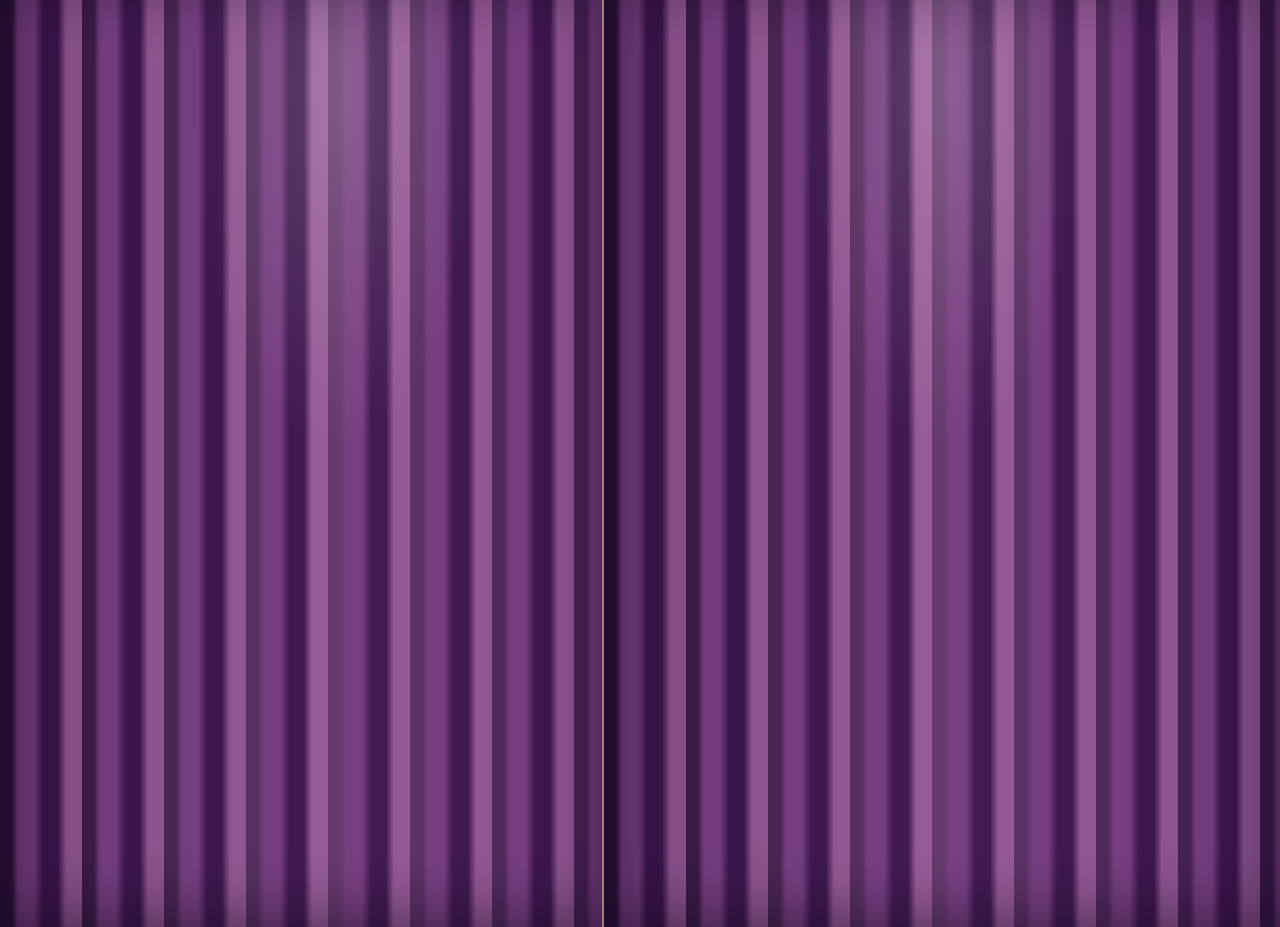
==== index.html @ 93631a18 "Update index.html" ====
<!DOCTYPE html>
<html lang="en">
<head>
  <meta charset="UTF-8">
  <meta name="viewport" content="width=device-width, initial-scale=1.0">

  <title>Dhiviyan & Meenaloshini</title>

  <link rel="stylesheet" href="css/style.css">
</head>

<body>

  <!-- OPENING INVITATION -->
  <main class="opening" id="opening">

    <!-- Temple atmosphere -->
    <div class="temple-bg"></div>

    <div class="gold-glow"></div>

    <!-- Top traditional ornament -->
    <div class="ornament">
      ✦ ❈ ✦
    </div>

    <div class="invitation-content">

      <div class="small-tamil">
        சுபமஸ்து
      </div>

      <div class="ganesha">
        ॐ
      </div>

      <div class="small-text">
        WITH THE BLESSINGS OF OUR FAMILIES
      </div>

      <h1>
        Dhiviyan
        <span>&</span>
        Meenaloshini
      </h1>

      <div class="date">
        25 · 10 · 2026
      </div>

      <button id="openInvitation" class="open-button">
        <span class="button-gold">OPEN INVITATION</span>
        <span class="button-tamil">அழைப்பிதழை திறக்க</span>
      </button>

    </div>

    <!-- Silk curtains -->
    <div class="curtain curtain-left"></div>
    <div class="curtain curtain-right"></div>

    <!-- Silk ribbon -->
    <div class="silk-ribbon">
      <span>✦</span>
    </div>

  </main>


  <script src="js/app.js"></script>

</body>
</html>
---- css/style.css ----
*{box-sizing:border-box}html,body{margin:0;width:100%;height:100%;overflow:hidden}body{font-family:Georgia,"Times New Roman",serif;background:#5a3568;color:#5a1d52}button{font:inherit}#wedding{position:fixed;inset:0;overflow:hidden;isolation:isolate}
#background{position:absolute;inset:-3%;background:radial-gradient(circle at 50% 43%,#fff8e9 0,#f8dfe8 18%,#dcb1ce 40%,#ad78ad 63%,#75467f 83%,#42284f 100%);animation:bg 18s ease-in-out infinite alternate} @keyframes bg{to{transform:scale(1.035)}}
#glow{position:absolute;z-index:1;left:50%;top:46%;width:min(78vw,1050px);height:min(78vw,1050px);transform:translate(-50%,-50%);border-radius:50%;background:radial-gradient(circle,rgba(255,250,221,.94),rgba(255,219,232,.3) 42%,transparent 72%);filter:blur(12px);animation:glow 9s ease-in-out infinite alternate}@keyframes glow{to{transform:translate(-50%,-50%) scale(1.1);opacity:.86}}
#bokeh{position:absolute;inset:0;z-index:2;pointer-events:none}.bokeh{position:absolute;border-radius:50%;background:radial-gradient(circle,rgba(255,255,255,.85),rgba(255,240,250,0) 70%);animation:bok var(--d) ease-in-out var(--delay) infinite alternate}@keyframes bok{to{transform:translateY(-18px) scale(1.2);opacity:.45}}
#garden{position:absolute;inset:0;z-index:5;pointer-events:none}.botanical{position:absolute;width:330px;height:260px;background-repeat:no-repeat;background-position:center;background-size:contain;filter:drop-shadow(0 10px 13px rgba(45,15,55,.18));opacity:.94;animation:sway var(--speed) ease-in-out var(--delay) infinite alternate}.top-left{left:-40px;top:-18px;--speed:9s;--delay:0s;background-image:url('../assets/flowers/pink-large-01.png')}.top-left-2{left:100px;top:-15px;width:180px;height:220px;--speed:12s;--delay:-2s;background-image:url('../assets/wisteria/individual/wisteria-long/wisteria-long-01.png')}.top-right{right:-40px;top:-18px;--speed:10s;--delay:-1s;transform:scaleX(-1);background-image:url('../assets/flowers/pink-small-01.png')}.top-right-2{right:100px;top:-15px;width:180px;height:220px;--speed:11s;--delay:-4s;transform:scaleX(-1);background-image:url('../assets/wisteria/individual/wisteria-long/wisteria-long-02.png')}.mid-left{left:-105px;top:31%;width:230px;height:300px;--speed:13s;--delay:-3s;background-image:url('../assets/stems/stem-01.png')}.mid-right{right:-105px;top:33%;width:230px;height:300px;--speed:14s;--delay:-5s;transform:scaleX(-1);background-image:url('../assets/stems/stem-02.png')}.bottom-left{left:-35px;bottom:-35px;--speed:11s;--delay:-2s;background-image:url('../assets/flowers/lavender-01.png')}.bottom-right{right:-35px;bottom:-35px;--speed:12s;--delay:-6s;transform:scaleX(-1);background-image:url('../assets/flowers/white-01.png')}.bottom-left-2{left:110px;bottom:-28px;width:190px;height:220px;--speed:15s;--delay:-7s;background-image:url('../assets/wisteria/individual/wisteria-medium/wisteria-medium-03.png')}.bottom-right-2{right:110px;bottom:-28px;width:190px;height:220px;--speed:13s;--delay:-9s;transform:scaleX(-1);background-image:url('../assets/wisteria/individual/wisteria-medium/wisteria-medium-04.png')}@keyframes sway{to{transform:translate3d(5px,5px,0) rotate(1.2deg)}}
#fallingFlowers,#petals,#butterflies,#air{position:absolute;inset:0;overflow:hidden;pointer-events:none}.flower-fall{position:absolute;top:-8vh;background-repeat:no-repeat;background-size:contain;animation:flowerFall var(--d) linear var(--delay) infinite;opacity:0;filter:drop-shadow(0 4px 6px rgba(70,20,70,.15))}@keyframes flowerFall{0%{opacity:0;transform:translate3d(0,-12vh,0) rotate(0) scale(.7)}10%{opacity:.7}50%{transform:translate3d(var(--x),52vh,0) rotate(170deg) scale(1)}90%{opacity:.28}100%{opacity:0;transform:translate3d(var(--x2),112vh,0) rotate(330deg) scale(.8)}}
.petal{position:absolute;top:-5vh;background-size:contain;background-repeat:no-repeat;opacity:0;animation:petal var(--d) linear var(--delay) infinite}@keyframes petal{0%{opacity:0;transform:translate3d(0,-8vh,0) rotate(0)}8%{opacity:var(--o)}50%{transform:translate3d(var(--x),54vh,0) rotate(200deg)}100%{opacity:0;transform:translate3d(var(--x2),112vh,0) rotate(420deg)}}
.butterfly{position:absolute;left:0;top:0;background-repeat:no-repeat;background-size:contain;will-change:transform;animation:fly var(--d) ease-in-out var(--delay) infinite;filter:drop-shadow(0 5px 7px rgba(40,15,55,.2))}.butterfly.fast{animation-duration:5.2s}.butterfly.slow{animation-duration:11s}@keyframes fly{0%{transform:translate3d(var(--x1),var(--y1),0) rotate(var(--r1))}25%{transform:translate3d(var(--x2),var(--y2),0) rotate(var(--r2))}50%{transform:translate3d(var(--x3),var(--y3),0) rotate(var(--r3))}75%{transform:translate3d(var(--x4),var(--y4),0) rotate(var(--r4))}100%{transform:translate3d(var(--x5),var(--y5),0) rotate(var(--r5))}}
.airline{position:absolute;height:1px;width:220px;background:linear-gradient(90deg,transparent,rgba(255,255,255,.28),transparent);filter:blur(1px);animation:air var(--d) linear var(--delay) infinite}@keyframes air{from{transform:translateX(-25vw) translateY(var(--y));opacity:0}15%{opacity:.45}to{transform:translateX(125vw) translateY(calc(var(--y) + 3vh));opacity:0}}
.book{position:absolute;z-index:40;left:50%;top:50%;width:min(650px,67vw);height:min(720px,82vh);transform:translate(-50%,-50%);perspective:1800px}.page{position:absolute;inset:0;visibility:hidden;opacity:0;transform-origin:left center;transform-style:preserve-3d;backface-visibility:hidden;box-shadow:0 30px 80px rgba(43,15,55,.28);transition:transform .9s cubic-bezier(.22,.61,.36,1),opacity .15s}.page.current{visibility:visible;opacity:1;z-index:3}.page.prepare{visibility:visible;opacity:1;z-index:2}.page.flip-next{visibility:visible;opacity:1;z-index:5;transform:rotateY(-180deg)}.page.flip-prev{visibility:visible;opacity:1;z-index:5;transform:rotateY(180deg)}.page-inner{position:absolute;inset:0;display:flex;align-items:center;justify-content:center;text-align:center;padding:50px;overflow:hidden;background:radial-gradient(circle at 50% 42%,rgba(255,255,255,.86),transparent 62%),linear-gradient(135deg,#fffaf3,#fbe7ea);border:1px solid rgba(178,136,90,.78)}.page-inner:before{content:"";position:absolute;inset:14px;border:1px solid rgba(178,136,90,.62)}.page-inner:after{content:"";position:absolute;inset:20px;border:1px solid rgba(178,136,90,.18)}.content{position:relative;z-index:3;width:100%}.logo{width:60px;height:60px;margin:0 auto 13px;border-radius:50%;display:grid;place-items:center;color:#a87935;border:1px solid #c59c60;background:radial-gradient(circle,#fff8e7,#f7e6c9);font-size:31px;box-shadow:0 3px 15px rgba(120,80,30,.12);animation:logoPulse 3s ease-in-out infinite}@keyframes logoPulse{50%{transform:scale(1.04)}}.kicker{font:11px Arial,sans-serif;letter-spacing:5px;color:#815477;margin-bottom:15px}.subtitle{font-size:16px;font-style:italic;color:#76566e;margin:10px 0 24px}.page h1{margin:0;color:#58154e;font-size:clamp(42px,6vw,72px);line-height:.9;font-weight:500;font-style:italic}.and{display:block;font-size:.44em;color:#bd9862;font-style:normal;margin:13px 0}.copy{font-size:16px;line-height:1.6;color:#68495f;font-style:italic}.date{display:flex;align-items:center;justify-content:center;gap:12px;margin-top:28px}.day{font-size:47px;color:#9b6091}.month{font:12px Arial,sans-serif;letter-spacing:3px;color:#713c69;text-align:left}.month small{display:block;font-size:9px;letter-spacing:4px;color:#a57b9d}.heart{font-size:34px;color:#bc6d99;margin-top:17px;animation:heart 2.6s ease-in-out infinite}@keyframes heart{50%{transform:scale(1.12)}}.couple-wrap{position:relative;width:min(88%,520px);height:280px;margin:0 auto 15px;overflow:hidden}.couple-photo{width:100%;height:100%;object-fit:contain;animation:coupleFloat 6s ease-in-out infinite alternate, coupleIn 1.2s ease both;filter:drop-shadow(0 18px 22px rgba(45,15,55,.2))}@keyframes coupleFloat{to{transform:translateY(-7px) scale(1.015)}}@keyframes coupleIn{from{opacity:0;transform:scale(.92)}to{opacity:1;transform:scale(1)}}.story-photo{width:min(78%,430px);height:235px;object-fit:contain;animation:storyFloat 5s ease-in-out infinite alternate}@keyframes storyFloat{to{transform:translateY(-6px) rotate(.6deg)}}.story-line{font-size:20px;color:#64205a;font-style:italic;margin:13px 0}.story-small{font-size:15px;line-height:1.65;color:#74556d;max-width:510px;margin:auto}.venue-photo{width:min(92%,500px);height:245px;object-fit:contain;animation:venueIn 1s ease both;filter:drop-shadow(0 15px 20px rgba(50,20,50,.18))}@keyframes venueIn{from{opacity:0;transform:scale(.94)}to{opacity:1;transform:scale(1)}}.venue-title{font-size:24px;color:#5b1b52;margin:8px 0}.venue-time{font-size:14px;letter-spacing:2px;color:#805a76}.location-row{display:flex;justify-content:center;gap:10px;flex-wrap:wrap;margin-top:15px}.location-btn{display:inline-flex;align-items:center;justify-content:center;text-decoration:none;padding:9px 16px;border-radius:22px;color:white;background:#6b3a71;font:10px Arial,sans-serif;letter-spacing:1px}.map-wrap{margin:14px auto 0;width:86%;height:140px;overflow:hidden;border:1px solid rgba(178,136,90,.45)}.map-wrap iframe{width:100%;height:100%;border:0}.blessing{font-size:18px;line-height:1.65;color:#704f68;font-style:italic}.family{margin-top:22px;display:grid;grid-template-columns:1fr 1fr;gap:22px}.family h3{margin:0 0 7px;color:#7d4e73;font-size:12px;letter-spacing:2px}.family p{margin:0;color:#5b1b52;font-size:17px;line-height:1.7}.final-note{font-size:21px;line-height:1.7;color:#69475f;font-style:italic}.signature{margin-top:25px;color:#5a1d52;font-size:18px}.page-no{margin-top:16px;font:9px Arial,sans-serif;letter-spacing:4px;color:#a17e9b}
.controls{position:fixed;z-index:100;right:14px;top:12px;display:flex;gap:7px}.controls button{width:40px;height:40px;border:1px solid rgba(255,255,255,.22);border-radius:50%;color:#fff;background:rgba(55,24,64,.55);backdrop-filter:blur(12px);cursor:pointer}.controls #auto{width:auto;padding:0 14px;border-radius:24px;font:9px Arial,sans-serif;letter-spacing:1px}.nav{position:fixed;z-index:90;top:50%;transform:translateY(-50%);width:44px;height:44px;border-radius:50%;border:1px solid rgba(255,255,255,.24);background:rgba(55,24,64,.38);color:#fff;font-size:30px;cursor:pointer;backdrop-filter:blur(8px)}.nav.left{left:8px}.nav.right{right:8px}.dots{position:fixed;z-index:90;bottom:13px;left:50%;transform:translateX(-50%);display:flex;gap:6px}.dots span{width:6px;height:6px;border-radius:50%;background:rgba(255,255,255,.45);transition:.3s}.dots span.active{width:22px;border-radius:8px;background:#fff}.hint{position:fixed;z-index:90;bottom:34px;left:50%;transform:translateX(-50%);font:7px Arial,sans-serif;letter-spacing:3px;color:rgba(255,255,255,.72);white-space:nowrap}
@media(max-width:700px){.book{width:88vw;height:80vh}.page-inner{padding:35px 20px}.page h1{font-size:clamp(34px,9vw,52px)}.couple-wrap{height:190px}.story-photo{height:165px}.venue-photo{height:160px}.map-wrap{height:105px}.family{gap:10px}.family p{font-size:14px}.top-left,.top-right,.bottom-left,.bottom-right{width:210px;height:180px}.top-left-2,.top-right-2,.bottom-left-2,.bottom-right-2{width:110px;height:150px}.mid-left,.mid-right{width:150px;height:200px}.nav{width:35px;height:35px;font-size:23px}.controls button{width:34px;height:34px;font-size:11px}.controls #auto{padding:0 9px;font-size:8px}.hint{display:none}}

/* ===== FINAL PAGE REFINEMENTS ===== */
.ganapathi-logo{display:flex;flex-direction:column;align-items:center;justify-content:center;margin:0 auto 10px;gap:2px;position:relative;z-index:5}
.ganapathi-logo img{width:58px;height:58px;object-fit:contain;filter:drop-shadow(0 4px 7px rgba(110,72,25,.18));animation:ganapathiFloat 4s ease-in-out infinite}
.ganapathi-logo span{font-family:Georgia,"Times New Roman",serif;font-size:9px;letter-spacing:1.4px;color:#a87935;white-space:nowrap}
@keyframes ganapathiFloat{50%{transform:translateY(-2px) scale(1.025)}}
/* Page 2: keep the couple illustration at the bottom, beneath the invitation text. */
.couple-wrap.couple-bottom{height:185px;width:min(82%,500px);margin:14px auto 0;display:flex;align-items:flex-end;justify-content:center;overflow:visible}
.couple-wrap.couple-bottom .couple-photo{height:100%;object-fit:contain;object-position:center bottom}
/* Countdown page */
.countdown{display:flex;align-items:center;justify-content:center;gap:9px;margin:25px auto 15px;max-width:570px}
.countdown>div{min-width:82px;padding:13px 7px 11px;border:1px solid rgba(178,136,90,.42);background:rgba(255,250,244,.55);box-shadow:0 8px 22px rgba(92,45,75,.07)}
.countdown strong{display:block;font:500 30px Georgia,"Times New Roman",serif;color:#641b59;line-height:1}
.countdown span{display:block;margin-top:8px;font:8px Arial,sans-serif;letter-spacing:2px;color:#8a6480}
.countdown i{font-style:normal;font:26px Georgia,serif;color:#bd9862;margin-top:-15px}
.countdown-date{font:12px Arial,sans-serif;letter-spacing:3px;color:#825a78;margin-top:13px}
@media(max-width:700px){
 .ganapathi-logo img{width:48px;height:48px}
 .ganapathi-logo span{font-size:7px;letter-spacing:1px}
 .couple-wrap.couple-bottom{height:125px;width:88%;margin-top:10px}
 .countdown{gap:4px;margin-top:18px}
 .countdown>div{min-width:58px;padding:10px 3px}
 .countdown strong{font-size:21px}
 .countdown span{font-size:6px;letter-spacing:1px}
 .countdown i{font-size:19px}
 .countdown-date{font-size:9px;letter-spacing:2px}
}


/* ===== LAVENDER ROMANCE + STORY GALLERY ===== */
:root{--groom-blue:#4d78c8;--bride-pink:#e7a0bd;--lavender:#b58ac4;--lavender-deep:#765083}

/* More individual flowers around the edges, never as a sheet/sprite. */
.mid-left-2,.mid-right-2,.lower-left-sprig,.lower-right-sprig{
  position:absolute;width:155px;height:190px;background-repeat:no-repeat;background-position:center;background-size:contain;
  filter:drop-shadow(0 9px 12px rgba(45,15,55,.16));opacity:.86;animation:swayExtra 12s ease-in-out infinite alternate;
}
.mid-left-2{left:4%;top:17%;background-image:url('../assets/flowers/pink-small-02.png')}
.mid-right-2{right:4%;top:19%;transform:scaleX(-1);background-image:url('../assets/flowers/pink-small-01.png');animation-name:swayExtraRight}
.lower-left-sprig{left:13%;bottom:-22px;width:130px;height:170px;background-image:url('../assets/wisteria/individual/wisteria-short/wisteria-short-08.png')}
.lower-right-sprig{right:13%;bottom:-22px;width:130px;height:170px;transform:scaleX(-1);background-image:url('../assets/wisteria/individual/wisteria-short/wisteria-short-11.png');animation-name:swayExtraRight}
@keyframes swayExtra{from{transform:translate3d(0,0,0) rotate(-1deg)}to{transform:translate3d(6px,-5px,0) rotate(2deg)}}
@keyframes swayExtraRight{from{transform:scaleX(-1) translate3d(0,0,0) rotate(-1deg)}to{transform:scaleX(-1) translate3d(6px,-5px,0) rotate(2deg)}}

#fallingFlowers{z-index:7}#air{z-index:24}#petals{z-index:28}#butterflies{z-index:35}
.flower-fall{animation-duration:16s}.petal{animation-duration:11s}.petal:nth-child(3n){animation-duration:13s}.petal:nth-child(4n){animation-duration:15s}.petal:nth-child(5n){animation-duration:10s}

/* User-supplied Vinayagar logo */
.ganapathi-logo img{width:72px;height:72px;object-fit:contain;filter:drop-shadow(0 5px 8px rgba(95,50,110,.18));animation:ganapathiFloat 4s ease-in-out infinite}
.ganapathi-logo span{color:#9270a0}

/* Lavender theme: blue for groom, baby pink for bride */
.groom-name{color:var(--groom-blue)!important;text-shadow:0 2px 12px rgba(77,120,200,.10)}
.bride-name{color:var(--bride-pink)!important;text-shadow:0 2px 12px rgba(231,160,189,.12)}
.invite-lead{margin:0 0 5px;color:#735178;font-size:clamp(16px,2.2vw,23px);font-style:italic;font-weight:400}
.invite-names{margin:4px 0 8px!important;font-size:clamp(37px,5.5vw,65px)!important}

/* Page 3 — four supplied couple illustrations */
.story-names{display:flex;align-items:center;justify-content:center;gap:9px;margin:-2px 0 7px;font-size:18px;font-style:italic}
.story-heart{color:#bd9862;font-size:14px}
.story-gallery{width:min(94%,560px);margin:4px auto;display:grid;grid-template-columns:1fr 1fr;gap:7px}
.story-card{position:relative;margin:0;height:145px;overflow:hidden;border:1px solid rgba(189,152,98,.52);background:linear-gradient(135deg,rgba(255,255,255,.75),rgba(246,229,244,.76));box-shadow:0 8px 18px rgba(80,45,95,.11);transform:translateY(12px) scale(.97);opacity:0;animation:storyCardIn .9s cubic-bezier(.2,.7,.2,1) forwards}
.story-card:nth-child(1){animation-delay:.12s}.story-card:nth-child(2){animation-delay:.28s}.story-card:nth-child(3){animation-delay:.44s}.story-card:nth-child(4){animation-delay:.60s}
.story-card:after{content:"";position:absolute;inset:0;background:linear-gradient(120deg,transparent 30%,rgba(255,255,255,.32),transparent 65%);transform:translateX(-120%);animation:photoSheen 5s ease-in-out 1.1s infinite;pointer-events:none}
.story-card img{width:100%;height:100%;object-fit:contain;display:block;transform:scale(.97);animation:storyPhotoFloat 5s ease-in-out infinite alternate;filter:drop-shadow(0 7px 9px rgba(55,25,70,.13))}
.story-card figcaption{position:absolute;left:6px;right:6px;bottom:5px;padding:4px 5px;border-radius:12px;background:rgba(72,43,82,.60);color:#fff;font:7px Arial,sans-serif;letter-spacing:1.3px;backdrop-filter:blur(5px)}
@keyframes storyCardIn{to{opacity:1;transform:translateY(0) scale(1)}}@keyframes storyPhotoFloat{to{transform:scale(1.01) translateY(-2px)}}@keyframes photoSheen{0%,58%{transform:translateX(-120%)}72%,100%{transform:translateX(120%)}}
.story-line{color:#6e4b88;font-weight:600;margin:5px 0 3px;font-size:16px}.story-small{max-width:540px;font-size:12px;line-height:1.42;color:#70586f}
.family p{color:#6f4a80}.family h3{color:#8d638f}

@media(max-width:700px){
 .ganapathi-logo img{width:54px;height:54px}.story-names{font-size:15px}.story-gallery{gap:5px;width:94%;margin-top:3px}.story-card{height:112px}
 .story-card figcaption{font-size:5.5px;letter-spacing:.8px}.story-line{font-size:13px}.story-small{font-size:9.5px;line-height:1.35}
 .invite-lead{font-size:15px}.invite-names{font-size:36px!important}.mid-left-2,.mid-right-2{width:95px;height:125px}.lower-left-sprig,.lower-right-sprig{width:90px;height:115px}
}


/* =========================================================
   OPENING CURTAIN — opens from the center before page 1
   ========================================================= */
#curtain{
  position:fixed;
  inset:0;
  z-index:1000;
  overflow:hidden;
  pointer-events:none;
  background:#2b1738;
}
.curtain-left,.curtain-right{
  position:absolute;
  top:-3%;
  width:53%;
  height:106%;
  z-index:3;
  background:
    radial-gradient(ellipse at 50% 12%,rgba(255,255,255,.16),transparent 30%),
    repeating-linear-gradient(90deg,
      rgba(30,8,42,.42) 0 12px,
      rgba(117,61,126,.92) 18px 34px,
      rgba(55,18,72,.88) 43px 58px,
      rgba(151,91,151,.78) 66px 82px),
    linear-gradient(90deg,#31163f,#9a5e9d 50%,#4b225d);
  box-shadow:inset 0 0 70px rgba(15,5,25,.65),0 0 50px rgba(20,5,30,.55);
  transition:transform 2.8s cubic-bezier(.76,0,.18,1);
}
.curtain-left{
  left:0;
  transform-origin:left center;
  border-right:2px solid rgba(215,178,113,.55);
}
.curtain-right{
  right:0;
  transform-origin:right center;
  border-left:2px solid rgba(215,178,113,.55);
}
.curtain-top{
  position:absolute;
  z-index:5;
  top:0;left:0;right:0;height:95px;
  background:
    radial-gradient(ellipse at 8% 0,rgba(255,220,167,.22),transparent 20%),
    linear-gradient(180deg,#4b225b,#2f173e);
  border-bottom:2px solid rgba(207,165,96,.65);
  box-shadow:0 8px 25px rgba(20,5,30,.45);
}
.curtain-top span{
  display:inline-block;
  width:19%;
  height:100%;
  border-radius:0 0 50% 50%;
  background:linear-gradient(90deg,transparent,rgba(214,169,103,.28),transparent);
}
.curtain-glow{
  position:absolute;
  z-index:1;
  left:50%;top:50%;
  width:35vw;height:35vw;
  transform:translate(-50%,-50%);
  border-radius:50%;
  background:radial-gradient(circle,rgba(255,240,211,.8),rgba(220,170,219,.28),transparent 70%);
  filter:blur(12px);
}
.curtain-center{
  position:absolute;
  z-index:10;
  left:50%;top:50%;
  transform:translate(-50%,-50%);
  width:min(90vw,620px);
  text-align:center;
  color:#fff6ec;
  text-shadow:0 3px 18px rgba(0,0,0,.35);
  transition:opacity .7s ease,transform 1.4s ease;
}
.curtain-ganesha{
  font-family:Georgia,serif;
  font-size:54px;
  color:#e7c786;
  margin-bottom:12px;
}
.curtain-kicker{
  font:10px Arial,sans-serif;
  letter-spacing:5px;
  margin-bottom:18px;
  color:#f2d9e8;
}
.curtain-names{
  display:flex;
  justify-content:center;
  align-items:center;
  gap:14px;
  font:italic 36px Georgia,serif;
}
.curtain-names b:first-child{color:#91b5f0}
.curtain-names b:last-child{color:#f1b4cd}
.curtain-names i{color:#e3bd75;font-size:25px}
.curtain-date{
  margin-top:20px;
  font:11px Arial,sans-serif;
  letter-spacing:5px;
  color:#efd7b0;
}
body.curtain-open #curtain-left{}
body.curtain-open .curtain-left{transform:translateX(-105%)}
body.curtain-open .curtain-right{transform:translateX(105%)}
body.curtain-open .curtain-center{opacity:0;transform:translate(-50%,-50%) scale(.92)}
body.curtain-open .curtain-top{opacity:0;transition:opacity 1.4s ease 1.4s}
body.curtain-open #curtain{background:transparent;transition:background 1s ease 2s}

/* =========================================================
   MORE BUTTERFLIES — individual PNGs, different sizes/speeds
   ========================================================= */
.butterfly{
  transform-origin:center;
  animation-name:fly,wingFlutter;
  animation-duration:var(--d),var(--wing);
  animation-timing-function:ease-in-out, ease-in-out;
  animation-delay:var(--delay),0s;
  animation-iteration-count:infinite,infinite;
}
.butterfly.fast{filter:drop-shadow(0 5px 7px rgba(40,15,55,.22))}
.butterfly-tiny{opacity:.72}
@keyframes wingFlutter{
  0%,100%{filter:drop-shadow(0 5px 7px rgba(40,15,55,.18)) brightness(1)}
  50%{filter:drop-shadow(0 7px 9px rgba(40,15,55,.28)) brightness(1.08)}
}

/* =========================================================
   PAGE 3 — FOUR REAL SUPPLIED COUPLE PHOTOS
   ========================================================= */
.story-names{
  display:flex;justify-content:center;align-items:center;gap:9px;
  margin:-4px 0 7px;font:italic 17px Georgia,serif;
}
.story-heart{color:#bd9862;font-size:14px}
.story-gallery{
  width:min(94%,560px);
  margin:4px auto 5px;
  display:grid;
  grid-template-columns:1fr 1fr;
  gap:7px;
}
.story-card{
  position:relative;
  margin:0;
  height:138px;
  overflow:hidden;
  border:1px solid rgba(189,152,98,.58);
  background:linear-gradient(135deg,rgba(255,255,255,.72),rgba(242,225,244,.76));
  box-shadow:0 9px 20px rgba(80,45,95,.13);
  border-radius:3px;
  transform:translateY(15px) scale(.96);
  opacity:0;
  animation:storyCardIn .85s cubic-bezier(.2,.75,.2,1) forwards;
}
.story-card:nth-child(1){animation-delay:.08s}
.story-card:nth-child(2){animation-delay:.25s}
.story-card:nth-child(3){animation-delay:.42s}
.story-card:nth-child(4){animation-delay:.59s}
.story-card img{
  width:100%;height:100%;
  object-fit:contain;
  display:block;
  animation:storyPhotoFloat 4.5s ease-in-out infinite alternate;
  filter:drop-shadow(0 7px 10px rgba(45,20,60,.17));
}
.story-card:after{
  content:"";position:absolute;inset:0;
  background:linear-gradient(115deg,transparent 25%,rgba(255,255,255,.42),transparent 63%);
  transform:translateX(-130%);
  animation:photoSheen 5.5s ease-in-out 1.3s infinite;
}
.story-card figcaption{
  position:absolute;left:6px;right:6px;bottom:5px;
  padding:4px 5px;border-radius:12px;
  background:rgba(66,38,78,.62);backdrop-filter:blur(5px);
  color:#fff;font:7px Arial,sans-serif;letter-spacing:1.15px;
}
@keyframes storyCardIn{to{opacity:1;transform:translateY(0) scale(1)}}
@keyframes storyPhotoFloat{to{transform:scale(1.018) translateY(-3px)}}
@keyframes photoSheen{0%,58%{transform:translateX(-130%)}72%,100%{transform:translateX(130%)}}
.story-line{font-size:17px;color:#64205a;font-style:italic;margin:5px 0 2px}
.story-small{font-size:11.5px;line-height:1.4;color:#74556d;max-width:540px;margin:auto}

@media(max-width:700px){
  .curtain-names{font-size:25px;gap:8px}
  .curtain-names i{font-size:18px}
  .curtain-kicker{font-size:8px;letter-spacing:3px}
  .curtain-ganesha{font-size:42px}
  .curtain-date{font-size:9px}
  .story-gallery{gap:5px}
  .story-card{height:103px}
  .story-card figcaption{font-size:5.3px;letter-spacing:.7px}
  .story-line{font-size:13px}
  .story-small{font-size:9px;line-height:1.3}
}


/* =========================================================
   MUSIC START GATE
   ========================================================= */
.music-gate{
  position:fixed;
  inset:0;
  z-index:1200;
  display:flex;
  align-items:center;
  justify-content:center;
  padding:20px;
  background:rgba(35,14,48,.34);
  backdrop-filter:blur(4px);
  opacity:0;
  visibility:hidden;
  pointer-events:none;
  transition:opacity .45s ease,visibility .45s ease;
}
.music-gate.show{
  opacity:1;
  visibility:visible;
  pointer-events:auto;
}
.music-gate-card{
  width:min(90vw,430px);
  padding:32px 28px;
  text-align:center;
  border:1px solid rgba(214,177,115,.8);
  background:linear-gradient(135deg,rgba(255,248,242,.96),rgba(248,225,239,.94));
  box-shadow:0 24px 80px rgba(34,12,48,.34);
}
.music-note{
  font-size:38px;
  color:#b98d4e;
  animation:musicPulse 1.8s ease-in-out infinite;
}
.music-gate-title{
  margin-top:10px;
  color:#5b174f;
  font:italic 23px Georgia,serif;
}
.music-gate-subtitle{
  margin:9px 0 20px;
  color:#785c72;
  font:11px Arial,sans-serif;
  letter-spacing:2px;
  text-transform:uppercase;
}
.music-gate-card button{
  border:0;
  padding:13px 22px;
  border-radius:30px;
  cursor:pointer;
  color:#fff;
  background:#5a285f;
  font:10px Arial,sans-serif;
  letter-spacing:2px;
  box-shadow:0 8px 22px rgba(74,31,82,.25);
}
.music-gate-card button:hover{transform:translateY(-1px)}
@keyframes musicPulse{
  0%,100%{transform:scale(1);opacity:.75}
  50%{transform:scale(1.12);opacity:1}
}
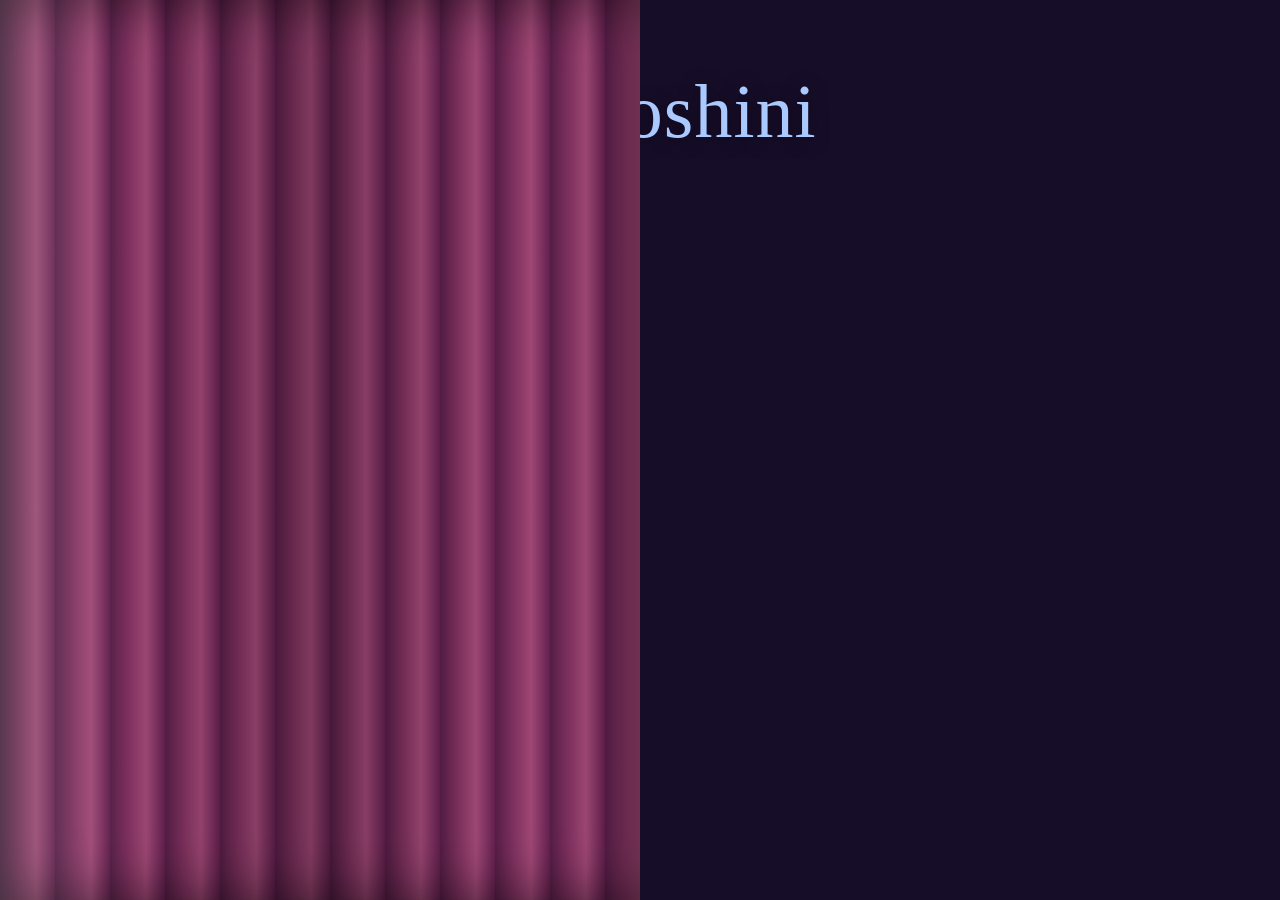
==== commit caa26558: "Add files via upload" ====
--- a/index.html
+++ b/index.html
@@ -1,73 +1,25 @@
-<!DOCTYPE html>
-<html lang="en">
-<head>
-  <meta charset="UTF-8">
-  <meta name="viewport" content="width=device-width, initial-scale=1.0">
+<!doctype html><html lang="en"><head>
+<meta charset="utf-8"><meta name="viewport" content="width=device-width,initial-scale=1">
+<title>Dhiviyan ♥ Meenaloshini</title><link rel="stylesheet" href="css/style.css"></head><body>
+<div id="loader"><b>♥</b><span>Preparing your invitation…</span></div>
+<section id="scene" class="scene"><div class="stars"></div><div class="temple"></div><div id="petals"></div><div id="butterflies"></div>
+<div class="curtain left"></div><div class="curtain right"></div>
+<div class="cover"><div class="ribbon top"></div><div class="ribbon bottom"></div><div class="seal">♥</div>
+<div class="om">ॐ</div><small>|| SHRI GANESHAYA NAMAH ||</small><h1>Dhiviyan <i>&amp;</i> Meenaloshini</h1>
+<div class="date">25 · 10 · 2026</div><button id="open">OPEN OUR INVITATION<em>அழைப்பிதழை திறக்க</em></button></div></section>
 
-  <title>Dhiviyan & Meenaloshini</title>
+<main id="experience"><section class="hero" id="home"><div class="copy"><small>WITH LOVE, FROM OUR HEARTS</small><h2>Our forever<br><span>begins here</span></h2><button data-go="invite">Open the Invitation ↓</button></div>
+<div class="stage"><div class="shadow"></div><div class="card"><img src="assets/official-invitation.png" alt="Official printed wedding invitation"></div><div class="shine"></div></div></section>
 
-  <link rel="stylesheet" href="css/style.css">
-</head>
+<section class="section dark" id="invite"><header><small>THE DAY WE CELEBRATE</small><h2>Our Wedding</h2><i>25 October 2026</i></header>
+<div class="events"><article><b>✦</b><h3>Wedding Ceremony</h3><strong>4:00 AM – 6:00 AM</strong><p>Arulmigu Thiru Dhandayudhapani Swamy Temple</p><small>Irettipatti, Namakkal</small><a href="https://maps.app.goo.gl/LHNeB3Z5MGhMieSM9" target="_blank">View Location ↗</a></article>
+<article><b>♥</b><h3>Reception</h3><strong>11:00 AM – 3:00 PM</strong><p>NRL Marriage Hall</p><small>Kosavampatti, Namakkal</small><a href="https://maps.app.goo.gl/AcHCEb3QfQESiGnf8" target="_blank">View Location ↗</a></article></div></section>
 
-<body>
+<section class="section cream" id="calendar"><header><small>SAVE OUR MOMENTS</small><h2>Keep the day with you</h2><i>One tap. Two beautiful moments.</i></header>
+<div class="cal"><button id="wc">💍<b>Wedding Ceremony</b><small>25 Oct 2026 · 4:00 AM</small></button><button id="rc">✨<b>Reception</b><small>25 Oct 2026 · 11:00 AM</small></button></div></section>
 
-  <!-- OPENING INVITATION -->
-  <main class="opening" id="opening">
-
-    <!-- Temple atmosphere -->
-    <div class="temple-bg"></div>
-
-    <div class="gold-glow"></div>
-
-    <!-- Top traditional ornament -->
-    <div class="ornament">
-      ✦ ❈ ✦
-    </div>
-
-    <div class="invitation-content">
-
-      <div class="small-tamil">
-        சுபமஸ்து
-      </div>
-
-      <div class="ganesha">
-        ॐ
-      </div>
-
-      <div class="small-text">
-        WITH THE BLESSINGS OF OUR FAMILIES
-      </div>
-
-      <h1>
-        Dhiviyan
-        <span>&</span>
-        Meenaloshini
-      </h1>
-
-      <div class="date">
-        25 · 10 · 2026
-      </div>
-
-      <button id="openInvitation" class="open-button">
-        <span class="button-gold">OPEN INVITATION</span>
-        <span class="button-tamil">அழைப்பிதழை திறக்க</span>
-      </button>
-
-    </div>
-
-    <!-- Silk curtains -->
-    <div class="curtain curtain-left"></div>
-    <div class="curtain curtain-right"></div>
-
-    <!-- Silk ribbon -->
-    <div class="silk-ribbon">
-      <span>✦</span>
-    </div>
-
-  </main>
-
-
-  <script src="js/app.js"></script>
-
-</body>
-</html>
+<section class="section countdown" id="timer"><header><small>UNTIL WE SAY “FOREVER”</small><h2>Counting Down</h2><i>Our wedding begins at 4:00 AM IST</i></header>
+<div class="count"><div><b id="d">0</b><span>Days</span></div><div><b id="h">0</b><span>Hours</span></div><div><b id="m">0</b><span>Minutes</span></div><div><b id="s">0</b><span>Seconds</span></div></div>
+<div class="forever">Dhiviyan <span>♥</span> Meenaloshini</div></section></main>
+<nav><button data-go="home">Home</button><button data-go="invite">Wedding</button><button data-go="calendar">Calendar</button><button data-go="timer">Countdown</button></nav>
+<div id="toast"></div><script src="js/app.js"></script></body></html>
--- a/css/style.css
+++ b/css/style.css
@@ -1,353 +1,542 @@
-*{box-sizing:border-box}html,body{margin:0;width:100%;height:100%;overflow:hidden}body{font-family:Georgia,"Times New Roman",serif;background:#5a3568;color:#5a1d52}button{font:inherit}#wedding{position:fixed;inset:0;overflow:hidden;isolation:isolate}
-#background{position:absolute;inset:-3%;background:radial-gradient(circle at 50% 43%,#fff8e9 0,#f8dfe8 18%,#dcb1ce 40%,#ad78ad 63%,#75467f 83%,#42284f 100%);animation:bg 18s ease-in-out infinite alternate} @keyframes bg{to{transform:scale(1.035)}}
-#glow{position:absolute;z-index:1;left:50%;top:46%;width:min(78vw,1050px);height:min(78vw,1050px);transform:translate(-50%,-50%);border-radius:50%;background:radial-gradient(circle,rgba(255,250,221,.94),rgba(255,219,232,.3) 42%,transparent 72%);filter:blur(12px);animation:glow 9s ease-in-out infinite alternate}@keyframes glow{to{transform:translate(-50%,-50%) scale(1.1);opacity:.86}}
-#bokeh{position:absolute;inset:0;z-index:2;pointer-events:none}.bokeh{position:absolute;border-radius:50%;background:radial-gradient(circle,rgba(255,255,255,.85),rgba(255,240,250,0) 70%);animation:bok var(--d) ease-in-out var(--delay) infinite alternate}@keyframes bok{to{transform:translateY(-18px) scale(1.2);opacity:.45}}
-#garden{position:absolute;inset:0;z-index:5;pointer-events:none}.botanical{position:absolute;width:330px;height:260px;background-repeat:no-repeat;background-position:center;background-size:contain;filter:drop-shadow(0 10px 13px rgba(45,15,55,.18));opacity:.94;animation:sway var(--speed) ease-in-out var(--delay) infinite alternate}.top-left{left:-40px;top:-18px;--speed:9s;--delay:0s;background-image:url('../assets/flowers/pink-large-01.png')}.top-left-2{left:100px;top:-15px;width:180px;height:220px;--speed:12s;--delay:-2s;background-image:url('../assets/wisteria/individual/wisteria-long/wisteria-long-01.png')}.top-right{right:-40px;top:-18px;--speed:10s;--delay:-1s;transform:scaleX(-1);background-image:url('../assets/flowers/pink-small-01.png')}.top-right-2{right:100px;top:-15px;width:180px;height:220px;--speed:11s;--delay:-4s;transform:scaleX(-1);background-image:url('../assets/wisteria/individual/wisteria-long/wisteria-long-02.png')}.mid-left{left:-105px;top:31%;width:230px;height:300px;--speed:13s;--delay:-3s;background-image:url('../assets/stems/stem-01.png')}.mid-right{right:-105px;top:33%;width:230px;height:300px;--speed:14s;--delay:-5s;transform:scaleX(-1);background-image:url('../assets/stems/stem-02.png')}.bottom-left{left:-35px;bottom:-35px;--speed:11s;--delay:-2s;background-image:url('../assets/flowers/lavender-01.png')}.bottom-right{right:-35px;bottom:-35px;--speed:12s;--delay:-6s;transform:scaleX(-1);background-image:url('../assets/flowers/white-01.png')}.bottom-left-2{left:110px;bottom:-28px;width:190px;height:220px;--speed:15s;--delay:-7s;background-image:url('../assets/wisteria/individual/wisteria-medium/wisteria-medium-03.png')}.bottom-right-2{right:110px;bottom:-28px;width:190px;height:220px;--speed:13s;--delay:-9s;transform:scaleX(-1);background-image:url('../assets/wisteria/individual/wisteria-medium/wisteria-medium-04.png')}@keyframes sway{to{transform:translate3d(5px,5px,0) rotate(1.2deg)}}
-#fallingFlowers,#petals,#butterflies,#air{position:absolute;inset:0;overflow:hidden;pointer-events:none}.flower-fall{position:absolute;top:-8vh;background-repeat:no-repeat;background-size:contain;animation:flowerFall var(--d) linear var(--delay) infinite;opacity:0;filter:drop-shadow(0 4px 6px rgba(70,20,70,.15))}@keyframes flowerFall{0%{opacity:0;transform:translate3d(0,-12vh,0) rotate(0) scale(.7)}10%{opacity:.7}50%{transform:translate3d(var(--x),52vh,0) rotate(170deg) scale(1)}90%{opacity:.28}100%{opacity:0;transform:translate3d(var(--x2),112vh,0) rotate(330deg) scale(.8)}}
-.petal{position:absolute;top:-5vh;background-size:contain;background-repeat:no-repeat;opacity:0;animation:petal var(--d) linear var(--delay) infinite}@keyframes petal{0%{opacity:0;transform:translate3d(0,-8vh,0) rotate(0)}8%{opacity:var(--o)}50%{transform:translate3d(var(--x),54vh,0) rotate(200deg)}100%{opacity:0;transform:translate3d(var(--x2),112vh,0) rotate(420deg)}}
-.butterfly{position:absolute;left:0;top:0;background-repeat:no-repeat;background-size:contain;will-change:transform;animation:fly var(--d) ease-in-out var(--delay) infinite;filter:drop-shadow(0 5px 7px rgba(40,15,55,.2))}.butterfly.fast{animation-duration:5.2s}.butterfly.slow{animation-duration:11s}@keyframes fly{0%{transform:translate3d(var(--x1),var(--y1),0) rotate(var(--r1))}25%{transform:translate3d(var(--x2),var(--y2),0) rotate(var(--r2))}50%{transform:translate3d(var(--x3),var(--y3),0) rotate(var(--r3))}75%{transform:translate3d(var(--x4),var(--y4),0) rotate(var(--r4))}100%{transform:translate3d(var(--x5),var(--y5),0) rotate(var(--r5))}}
-.airline{position:absolute;height:1px;width:220px;background:linear-gradient(90deg,transparent,rgba(255,255,255,.28),transparent);filter:blur(1px);animation:air var(--d) linear var(--delay) infinite}@keyframes air{from{transform:translateX(-25vw) translateY(var(--y));opacity:0}15%{opacity:.45}to{transform:translateX(125vw) translateY(calc(var(--y) + 3vh));opacity:0}}
-.book{position:absolute;z-index:40;left:50%;top:50%;width:min(650px,67vw);height:min(720px,82vh);transform:translate(-50%,-50%);perspective:1800px}.page{position:absolute;inset:0;visibility:hidden;opacity:0;transform-origin:left center;transform-style:preserve-3d;backface-visibility:hidden;box-shadow:0 30px 80px rgba(43,15,55,.28);transition:transform .9s cubic-bezier(.22,.61,.36,1),opacity .15s}.page.current{visibility:visible;opacity:1;z-index:3}.page.prepare{visibility:visible;opacity:1;z-index:2}.page.flip-next{visibility:visible;opacity:1;z-index:5;transform:rotateY(-180deg)}.page.flip-prev{visibility:visible;opacity:1;z-index:5;transform:rotateY(180deg)}.page-inner{position:absolute;inset:0;display:flex;align-items:center;justify-content:center;text-align:center;padding:50px;overflow:hidden;background:radial-gradient(circle at 50% 42%,rgba(255,255,255,.86),transparent 62%),linear-gradient(135deg,#fffaf3,#fbe7ea);border:1px solid rgba(178,136,90,.78)}.page-inner:before{content:"";position:absolute;inset:14px;border:1px solid rgba(178,136,90,.62)}.page-inner:after{content:"";position:absolute;inset:20px;border:1px solid rgba(178,136,90,.18)}.content{position:relative;z-index:3;width:100%}.logo{width:60px;height:60px;margin:0 auto 13px;border-radius:50%;display:grid;place-items:center;color:#a87935;border:1px solid #c59c60;background:radial-gradient(circle,#fff8e7,#f7e6c9);font-size:31px;box-shadow:0 3px 15px rgba(120,80,30,.12);animation:logoPulse 3s ease-in-out infinite}@keyframes logoPulse{50%{transform:scale(1.04)}}.kicker{font:11px Arial,sans-serif;letter-spacing:5px;color:#815477;margin-bottom:15px}.subtitle{font-size:16px;font-style:italic;color:#76566e;margin:10px 0 24px}.page h1{margin:0;color:#58154e;font-size:clamp(42px,6vw,72px);line-height:.9;font-weight:500;font-style:italic}.and{display:block;font-size:.44em;color:#bd9862;font-style:normal;margin:13px 0}.copy{font-size:16px;line-height:1.6;color:#68495f;font-style:italic}.date{display:flex;align-items:center;justify-content:center;gap:12px;margin-top:28px}.day{font-size:47px;color:#9b6091}.month{font:12px Arial,sans-serif;letter-spacing:3px;color:#713c69;text-align:left}.month small{display:block;font-size:9px;letter-spacing:4px;color:#a57b9d}.heart{font-size:34px;color:#bc6d99;margin-top:17px;animation:heart 2.6s ease-in-out infinite}@keyframes heart{50%{transform:scale(1.12)}}.couple-wrap{position:relative;width:min(88%,520px);height:280px;margin:0 auto 15px;overflow:hidden}.couple-photo{width:100%;height:100%;object-fit:contain;animation:coupleFloat 6s ease-in-out infinite alternate, coupleIn 1.2s ease both;filter:drop-shadow(0 18px 22px rgba(45,15,55,.2))}@keyframes coupleFloat{to{transform:translateY(-7px) scale(1.015)}}@keyframes coupleIn{from{opacity:0;transform:scale(.92)}to{opacity:1;transform:scale(1)}}.story-photo{width:min(78%,430px);height:235px;object-fit:contain;animation:storyFloat 5s ease-in-out infinite alternate}@keyframes storyFloat{to{transform:translateY(-6px) rotate(.6deg)}}.story-line{font-size:20px;color:#64205a;font-style:italic;margin:13px 0}.story-small{font-size:15px;line-height:1.65;color:#74556d;max-width:510px;margin:auto}.venue-photo{width:min(92%,500px);height:245px;object-fit:contain;animation:venueIn 1s ease both;filter:drop-shadow(0 15px 20px rgba(50,20,50,.18))}@keyframes venueIn{from{opacity:0;transform:scale(.94)}to{opacity:1;transform:scale(1)}}.venue-title{font-size:24px;color:#5b1b52;margin:8px 0}.venue-time{font-size:14px;letter-spacing:2px;color:#805a76}.location-row{display:flex;justify-content:center;gap:10px;flex-wrap:wrap;margin-top:15px}.location-btn{display:inline-flex;align-items:center;justify-content:center;text-decoration:none;padding:9px 16px;border-radius:22px;color:white;background:#6b3a71;font:10px Arial,sans-serif;letter-spacing:1px}.map-wrap{margin:14px auto 0;width:86%;height:140px;overflow:hidden;border:1px solid rgba(178,136,90,.45)}.map-wrap iframe{width:100%;height:100%;border:0}.blessing{font-size:18px;line-height:1.65;color:#704f68;font-style:italic}.family{margin-top:22px;display:grid;grid-template-columns:1fr 1fr;gap:22px}.family h3{margin:0 0 7px;color:#7d4e73;font-size:12px;letter-spacing:2px}.family p{margin:0;color:#5b1b52;font-size:17px;line-height:1.7}.final-note{font-size:21px;line-height:1.7;color:#69475f;font-style:italic}.signature{margin-top:25px;color:#5a1d52;font-size:18px}.page-no{margin-top:16px;font:9px Arial,sans-serif;letter-spacing:4px;color:#a17e9b}
-.controls{position:fixed;z-index:100;right:14px;top:12px;display:flex;gap:7px}.controls button{width:40px;height:40px;border:1px solid rgba(255,255,255,.22);border-radius:50%;color:#fff;background:rgba(55,24,64,.55);backdrop-filter:blur(12px);cursor:pointer}.controls #auto{width:auto;padding:0 14px;border-radius:24px;font:9px Arial,sans-serif;letter-spacing:1px}.nav{position:fixed;z-index:90;top:50%;transform:translateY(-50%);width:44px;height:44px;border-radius:50%;border:1px solid rgba(255,255,255,.24);background:rgba(55,24,64,.38);color:#fff;font-size:30px;cursor:pointer;backdrop-filter:blur(8px)}.nav.left{left:8px}.nav.right{right:8px}.dots{position:fixed;z-index:90;bottom:13px;left:50%;transform:translateX(-50%);display:flex;gap:6px}.dots span{width:6px;height:6px;border-radius:50%;background:rgba(255,255,255,.45);transition:.3s}.dots span.active{width:22px;border-radius:8px;background:#fff}.hint{position:fixed;z-index:90;bottom:34px;left:50%;transform:translateX(-50%);font:7px Arial,sans-serif;letter-spacing:3px;color:rgba(255,255,255,.72);white-space:nowrap}
-@media(max-width:700px){.book{width:88vw;height:80vh}.page-inner{padding:35px 20px}.page h1{font-size:clamp(34px,9vw,52px)}.couple-wrap{height:190px}.story-photo{height:165px}.venue-photo{height:160px}.map-wrap{height:105px}.family{gap:10px}.family p{font-size:14px}.top-left,.top-right,.bottom-left,.bottom-right{width:210px;height:180px}.top-left-2,.top-right-2,.bottom-left-2,.bottom-right-2{width:110px;height:150px}.mid-left,.mid-right{width:150px;height:200px}.nav{width:35px;height:35px;font-size:23px}.controls button{width:34px;height:34px;font-size:11px}.controls #auto{padding:0 9px;font-size:8px}.hint{display:none}}
-
-/* ===== FINAL PAGE REFINEMENTS ===== */
-.ganapathi-logo{display:flex;flex-direction:column;align-items:center;justify-content:center;margin:0 auto 10px;gap:2px;position:relative;z-index:5}
-.ganapathi-logo img{width:58px;height:58px;object-fit:contain;filter:drop-shadow(0 4px 7px rgba(110,72,25,.18));animation:ganapathiFloat 4s ease-in-out infinite}
-.ganapathi-logo span{font-family:Georgia,"Times New Roman",serif;font-size:9px;letter-spacing:1.4px;color:#a87935;white-space:nowrap}
-@keyframes ganapathiFloat{50%{transform:translateY(-2px) scale(1.025)}}
-/* Page 2: keep the couple illustration at the bottom, beneath the invitation text. */
-.couple-wrap.couple-bottom{height:185px;width:min(82%,500px);margin:14px auto 0;display:flex;align-items:flex-end;justify-content:center;overflow:visible}
-.couple-wrap.couple-bottom .couple-photo{height:100%;object-fit:contain;object-position:center bottom}
-/* Countdown page */
-.countdown{display:flex;align-items:center;justify-content:center;gap:9px;margin:25px auto 15px;max-width:570px}
-.countdown>div{min-width:82px;padding:13px 7px 11px;border:1px solid rgba(178,136,90,.42);background:rgba(255,250,244,.55);box-shadow:0 8px 22px rgba(92,45,75,.07)}
-.countdown strong{display:block;font:500 30px Georgia,"Times New Roman",serif;color:#641b59;line-height:1}
-.countdown span{display:block;margin-top:8px;font:8px Arial,sans-serif;letter-spacing:2px;color:#8a6480}
-.countdown i{font-style:normal;font:26px Georgia,serif;color:#bd9862;margin-top:-15px}
-.countdown-date{font:12px Arial,sans-serif;letter-spacing:3px;color:#825a78;margin-top:13px}
-@media(max-width:700px){
- .ganapathi-logo img{width:48px;height:48px}
- .ganapathi-logo span{font-size:7px;letter-spacing:1px}
- .couple-wrap.couple-bottom{height:125px;width:88%;margin-top:10px}
- .countdown{gap:4px;margin-top:18px}
- .countdown>div{min-width:58px;padding:10px 3px}
- .countdown strong{font-size:21px}
- .countdown span{font-size:6px;letter-spacing:1px}
- .countdown i{font-size:19px}
- .countdown-date{font-size:9px;letter-spacing:2px}
-}
-
-
-/* ===== LAVENDER ROMANCE + STORY GALLERY ===== */
-:root{--groom-blue:#4d78c8;--bride-pink:#e7a0bd;--lavender:#b58ac4;--lavender-deep:#765083}
-
-/* More individual flowers around the edges, never as a sheet/sprite. */
-.mid-left-2,.mid-right-2,.lower-left-sprig,.lower-right-sprig{
-  position:absolute;width:155px;height:190px;background-repeat:no-repeat;background-position:center;background-size:contain;
-  filter:drop-shadow(0 9px 12px rgba(45,15,55,.16));opacity:.86;animation:swayExtra 12s ease-in-out infinite alternate;
-}
-.mid-left-2{left:4%;top:17%;background-image:url('../assets/flowers/pink-small-02.png')}
-.mid-right-2{right:4%;top:19%;transform:scaleX(-1);background-image:url('../assets/flowers/pink-small-01.png');animation-name:swayExtraRight}
-.lower-left-sprig{left:13%;bottom:-22px;width:130px;height:170px;background-image:url('../assets/wisteria/individual/wisteria-short/wisteria-short-08.png')}
-.lower-right-sprig{right:13%;bottom:-22px;width:130px;height:170px;transform:scaleX(-1);background-image:url('../assets/wisteria/individual/wisteria-short/wisteria-short-11.png');animation-name:swayExtraRight}
-@keyframes swayExtra{from{transform:translate3d(0,0,0) rotate(-1deg)}to{transform:translate3d(6px,-5px,0) rotate(2deg)}}
-@keyframes swayExtraRight{from{transform:scaleX(-1) translate3d(0,0,0) rotate(-1deg)}to{transform:scaleX(-1) translate3d(6px,-5px,0) rotate(2deg)}}
-
-#fallingFlowers{z-index:7}#air{z-index:24}#petals{z-index:28}#butterflies{z-index:35}
-.flower-fall{animation-duration:16s}.petal{animation-duration:11s}.petal:nth-child(3n){animation-duration:13s}.petal:nth-child(4n){animation-duration:15s}.petal:nth-child(5n){animation-duration:10s}
-
-/* User-supplied Vinayagar logo */
-.ganapathi-logo img{width:72px;height:72px;object-fit:contain;filter:drop-shadow(0 5px 8px rgba(95,50,110,.18));animation:ganapathiFloat 4s ease-in-out infinite}
-.ganapathi-logo span{color:#9270a0}
-
-/* Lavender theme: blue for groom, baby pink for bride */
-.groom-name{color:var(--groom-blue)!important;text-shadow:0 2px 12px rgba(77,120,200,.10)}
-.bride-name{color:var(--bride-pink)!important;text-shadow:0 2px 12px rgba(231,160,189,.12)}
-.invite-lead{margin:0 0 5px;color:#735178;font-size:clamp(16px,2.2vw,23px);font-style:italic;font-weight:400}
-.invite-names{margin:4px 0 8px!important;font-size:clamp(37px,5.5vw,65px)!important}
-
-/* Page 3 — four supplied couple illustrations */
-.story-names{display:flex;align-items:center;justify-content:center;gap:9px;margin:-2px 0 7px;font-size:18px;font-style:italic}
-.story-heart{color:#bd9862;font-size:14px}
-.story-gallery{width:min(94%,560px);margin:4px auto;display:grid;grid-template-columns:1fr 1fr;gap:7px}
-.story-card{position:relative;margin:0;height:145px;overflow:hidden;border:1px solid rgba(189,152,98,.52);background:linear-gradient(135deg,rgba(255,255,255,.75),rgba(246,229,244,.76));box-shadow:0 8px 18px rgba(80,45,95,.11);transform:translateY(12px) scale(.97);opacity:0;animation:storyCardIn .9s cubic-bezier(.2,.7,.2,1) forwards}
-.story-card:nth-child(1){animation-delay:.12s}.story-card:nth-child(2){animation-delay:.28s}.story-card:nth-child(3){animation-delay:.44s}.story-card:nth-child(4){animation-delay:.60s}
-.story-card:after{content:"";position:absolute;inset:0;background:linear-gradient(120deg,transparent 30%,rgba(255,255,255,.32),transparent 65%);transform:translateX(-120%);animation:photoSheen 5s ease-in-out 1.1s infinite;pointer-events:none}
-.story-card img{width:100%;height:100%;object-fit:contain;display:block;transform:scale(.97);animation:storyPhotoFloat 5s ease-in-out infinite alternate;filter:drop-shadow(0 7px 9px rgba(55,25,70,.13))}
-.story-card figcaption{position:absolute;left:6px;right:6px;bottom:5px;padding:4px 5px;border-radius:12px;background:rgba(72,43,82,.60);color:#fff;font:7px Arial,sans-serif;letter-spacing:1.3px;backdrop-filter:blur(5px)}
-@keyframes storyCardIn{to{opacity:1;transform:translateY(0) scale(1)}}@keyframes storyPhotoFloat{to{transform:scale(1.01) translateY(-2px)}}@keyframes photoSheen{0%,58%{transform:translateX(-120%)}72%,100%{transform:translateX(120%)}}
-.story-line{color:#6e4b88;font-weight:600;margin:5px 0 3px;font-size:16px}.story-small{max-width:540px;font-size:12px;line-height:1.42;color:#70586f}
-.family p{color:#6f4a80}.family h3{color:#8d638f}
-
-@media(max-width:700px){
- .ganapathi-logo img{width:54px;height:54px}.story-names{font-size:15px}.story-gallery{gap:5px;width:94%;margin-top:3px}.story-card{height:112px}
- .story-card figcaption{font-size:5.5px;letter-spacing:.8px}.story-line{font-size:13px}.story-small{font-size:9.5px;line-height:1.35}
- .invite-lead{font-size:15px}.invite-names{font-size:36px!important}.mid-left-2,.mid-right-2{width:95px;height:125px}.lower-left-sprig,.lower-right-sprig{width:90px;height:115px}
-}
-
-
-/* =========================================================
-   OPENING CURTAIN — opens from the center before page 1
-   ========================================================= */
-#curtain{
-  position:fixed;
-  inset:0;
-  z-index:1000;
-  overflow:hidden;
-  pointer-events:none;
-  background:#2b1738;
-}
-.curtain-left,.curtain-right{
-  position:absolute;
-  top:-3%;
-  width:53%;
-  height:106%;
-  z-index:3;
-  background:
-    radial-gradient(ellipse at 50% 12%,rgba(255,255,255,.16),transparent 30%),
-    repeating-linear-gradient(90deg,
-      rgba(30,8,42,.42) 0 12px,
-      rgba(117,61,126,.92) 18px 34px,
-      rgba(55,18,72,.88) 43px 58px,
-      rgba(151,91,151,.78) 66px 82px),
-    linear-gradient(90deg,#31163f,#9a5e9d 50%,#4b225d);
-  box-shadow:inset 0 0 70px rgba(15,5,25,.65),0 0 50px rgba(20,5,30,.55);
-  transition:transform 2.8s cubic-bezier(.76,0,.18,1);
-}
-.curtain-left{
-  left:0;
-  transform-origin:left center;
-  border-right:2px solid rgba(215,178,113,.55);
-}
-.curtain-right{
-  right:0;
-  transform-origin:right center;
-  border-left:2px solid rgba(215,178,113,.55);
-}
-.curtain-top{
-  position:absolute;
-  z-index:5;
-  top:0;left:0;right:0;height:95px;
-  background:
-    radial-gradient(ellipse at 8% 0,rgba(255,220,167,.22),transparent 20%),
-    linear-gradient(180deg,#4b225b,#2f173e);
-  border-bottom:2px solid rgba(207,165,96,.65);
-  box-shadow:0 8px 25px rgba(20,5,30,.45);
-}
-.curtain-top span{
-  display:inline-block;
-  width:19%;
-  height:100%;
-  border-radius:0 0 50% 50%;
-  background:linear-gradient(90deg,transparent,rgba(214,169,103,.28),transparent);
-}
-.curtain-glow{
-  position:absolute;
-  z-index:1;
-  left:50%;top:50%;
-  width:35vw;height:35vw;
-  transform:translate(-50%,-50%);
-  border-radius:50%;
-  background:radial-gradient(circle,rgba(255,240,211,.8),rgba(220,170,219,.28),transparent 70%);
-  filter:blur(12px);
-}
-.curtain-center{
-  position:absolute;
-  z-index:10;
-  left:50%;top:50%;
-  transform:translate(-50%,-50%);
-  width:min(90vw,620px);
-  text-align:center;
-  color:#fff6ec;
-  text-shadow:0 3px 18px rgba(0,0,0,.35);
-  transition:opacity .7s ease,transform 1.4s ease;
-}
-.curtain-ganesha{
-  font-family:Georgia,serif;
-  font-size:54px;
-  color:#e7c786;
-  margin-bottom:12px;
-}
-.curtain-kicker{
-  font:10px Arial,sans-serif;
-  letter-spacing:5px;
-  margin-bottom:18px;
-  color:#f2d9e8;
-}
-.curtain-names{
-  display:flex;
-  justify-content:center;
-  align-items:center;
-  gap:14px;
-  font:italic 36px Georgia,serif;
-}
-.curtain-names b:first-child{color:#91b5f0}
-.curtain-names b:last-child{color:#f1b4cd}
-.curtain-names i{color:#e3bd75;font-size:25px}
-.curtain-date{
-  margin-top:20px;
-  font:11px Arial,sans-serif;
-  letter-spacing:5px;
-  color:#efd7b0;
-}
-body.curtain-open #curtain-left{}
-body.curtain-open .curtain-left{transform:translateX(-105%)}
-body.curtain-open .curtain-right{transform:translateX(105%)}
-body.curtain-open .curtain-center{opacity:0;transform:translate(-50%,-50%) scale(.92)}
-body.curtain-open .curtain-top{opacity:0;transition:opacity 1.4s ease 1.4s}
-body.curtain-open #curtain{background:transparent;transition:background 1s ease 2s}
-
-/* =========================================================
-   MORE BUTTERFLIES — individual PNGs, different sizes/speeds
-   ========================================================= */
-.butterfly{
-  transform-origin:center;
-  animation-name:fly,wingFlutter;
-  animation-duration:var(--d),var(--wing);
-  animation-timing-function:ease-in-out, ease-in-out;
-  animation-delay:var(--delay),0s;
-  animation-iteration-count:infinite,infinite;
-}
-.butterfly.fast{filter:drop-shadow(0 5px 7px rgba(40,15,55,.22))}
-.butterfly-tiny{opacity:.72}
-@keyframes wingFlutter{
-  0%,100%{filter:drop-shadow(0 5px 7px rgba(40,15,55,.18)) brightness(1)}
-  50%{filter:drop-shadow(0 7px 9px rgba(40,15,55,.28)) brightness(1.08)}
-}
-
-/* =========================================================
-   PAGE 3 — FOUR REAL SUPPLIED COUPLE PHOTOS
-   ========================================================= */
-.story-names{
-  display:flex;justify-content:center;align-items:center;gap:9px;
-  margin:-4px 0 7px;font:italic 17px Georgia,serif;
-}
-.story-heart{color:#bd9862;font-size:14px}
-.story-gallery{
-  width:min(94%,560px);
-  margin:4px auto 5px;
-  display:grid;
-  grid-template-columns:1fr 1fr;
-  gap:7px;
-}
-.story-card{
-  position:relative;
-  margin:0;
-  height:138px;
-  overflow:hidden;
-  border:1px solid rgba(189,152,98,.58);
-  background:linear-gradient(135deg,rgba(255,255,255,.72),rgba(242,225,244,.76));
-  box-shadow:0 9px 20px rgba(80,45,95,.13);
-  border-radius:3px;
-  transform:translateY(15px) scale(.96);
-  opacity:0;
-  animation:storyCardIn .85s cubic-bezier(.2,.75,.2,1) forwards;
-}
-.story-card:nth-child(1){animation-delay:.08s}
-.story-card:nth-child(2){animation-delay:.25s}
-.story-card:nth-child(3){animation-delay:.42s}
-.story-card:nth-child(4){animation-delay:.59s}
-.story-card img{
-  width:100%;height:100%;
-  object-fit:contain;
-  display:block;
-  animation:storyPhotoFloat 4.5s ease-in-out infinite alternate;
-  filter:drop-shadow(0 7px 10px rgba(45,20,60,.17));
-}
-.story-card:after{
-  content:"";position:absolute;inset:0;
-  background:linear-gradient(115deg,transparent 25%,rgba(255,255,255,.42),transparent 63%);
-  transform:translateX(-130%);
-  animation:photoSheen 5.5s ease-in-out 1.3s infinite;
-}
-.story-card figcaption{
-  position:absolute;left:6px;right:6px;bottom:5px;
-  padding:4px 5px;border-radius:12px;
-  background:rgba(66,38,78,.62);backdrop-filter:blur(5px);
-  color:#fff;font:7px Arial,sans-serif;letter-spacing:1.15px;
-}
-@keyframes storyCardIn{to{opacity:1;transform:translateY(0) scale(1)}}
-@keyframes storyPhotoFloat{to{transform:scale(1.018) translateY(-3px)}}
-@keyframes photoSheen{0%,58%{transform:translateX(-130%)}72%,100%{transform:translateX(130%)}}
-.story-line{font-size:17px;color:#64205a;font-style:italic;margin:5px 0 2px}
-.story-small{font-size:11.5px;line-height:1.4;color:#74556d;max-width:540px;margin:auto}
-
-@media(max-width:700px){
-  .curtain-names{font-size:25px;gap:8px}
-  .curtain-names i{font-size:18px}
-  .curtain-kicker{font-size:8px;letter-spacing:3px}
-  .curtain-ganesha{font-size:42px}
-  .curtain-date{font-size:9px}
-  .story-gallery{gap:5px}
-  .story-card{height:103px}
-  .story-card figcaption{font-size:5.3px;letter-spacing:.7px}
-  .story-line{font-size:13px}
-  .story-small{font-size:9px;line-height:1.3}
-}
-
-
-/* =========================================================
-   MUSIC START GATE
-   ========================================================= */
-.music-gate{
-  position:fixed;
-  inset:0;
-  z-index:1200;
-  display:flex;
-  align-items:center;
-  justify-content:center;
-  padding:20px;
-  background:rgba(35,14,48,.34);
-  backdrop-filter:blur(4px);
-  opacity:0;
-  visibility:hidden;
-  pointer-events:none;
-  transition:opacity .45s ease,visibility .45s ease;
-}
-.music-gate.show{
-  opacity:1;
-  visibility:visible;
-  pointer-events:auto;
-}
-.music-gate-card{
-  width:min(90vw,430px);
-  padding:32px 28px;
-  text-align:center;
-  border:1px solid rgba(214,177,115,.8);
-  background:linear-gradient(135deg,rgba(255,248,242,.96),rgba(248,225,239,.94));
-  box-shadow:0 24px 80px rgba(34,12,48,.34);
-}
-.music-note{
-  font-size:38px;
-  color:#b98d4e;
-  animation:musicPulse 1.8s ease-in-out infinite;
-}
-.music-gate-title{
-  margin-top:10px;
-  color:#5b174f;
-  font:italic 23px Georgia,serif;
-}
-.music-gate-subtitle{
-  margin:9px 0 20px;
-  color:#785c72;
-  font:11px Arial,sans-serif;
-  letter-spacing:2px;
-  text-transform:uppercase;
-}
-.music-gate-card button{
-  border:0;
-  padding:13px 22px;
-  border-radius:30px;
-  cursor:pointer;
-  color:#fff;
-  background:#5a285f;
-  font:10px Arial,sans-serif;
-  letter-spacing:2px;
-  box-shadow:0 8px 22px rgba(74,31,82,.25);
-}
-.music-gate-card button:hover{transform:translateY(-1px)}
-@keyframes musicPulse{
-  0%,100%{transform:scale(1);opacity:.75}
-  50%{transform:scale(1.12);opacity:1}
-}
+* {
+  box-sizing: border-box;
+  margin: 0;
+  padding: 0;
+}
+
+html,
+body {
+  width: 100%;
+  height: 100%;
+  overflow: hidden;
+}
+
+body {
+  font-family: Georgia, "Times New Roman", serif;
+  background: #160d28;
+}
+
+/* =========================
+   OPENING
+========================= */
+
+.opening {
+  position: relative;
+  width: 100vw;
+  height: 100vh;
+  min-height: 600px;
+  overflow: hidden;
+
+  display: flex;
+  align-items: center;
+  justify-content: center;
+
+  background:
+    radial-gradient(
+      circle at center,
+      #75578d 0%,
+      #44305d 35%,
+      #241536 68%,
+      #12091e 100%
+    );
+}
+
+/* =========================
+   TEMPLE BACKGROUND
+========================= */
+
+.temple-bg {
+  position: absolute;
+  inset: 0;
+
+  background:
+    linear-gradient(
+      to bottom,
+      rgba(25, 12, 40, .15),
+      rgba(25, 12, 40, .55)
+    );
+
+  opacity: .95;
+}
+
+/* Temple silhouette */
+.temple-bg::before {
+  content: "";
+
+  position: absolute;
+
+  left: 50%;
+  bottom: -5px;
+
+  transform: translateX(-50%);
+
+  width: min(420px, 75vw);
+  height: 72vh;
+
+  background:
+    linear-gradient(
+      90deg,
+      transparent 0 7%,
+      #d7b56d 7% 10%,
+      #8e6630 10% 13%,
+      #e6c477 13% 87%,
+      #8e6630 87% 90%,
+      #d7b56d 90% 93%,
+      transparent 93%
+    );
+
+  clip-path: polygon(
+    42% 0,
+    58% 0,
+    62% 8%,
+    66% 8%,
+    69% 16%,
+    73% 16%,
+    76% 25%,
+    80% 25%,
+    84% 36%,
+    88% 36%,
+    92% 48%,
+    96% 48%,
+    100% 100%,
+    0 100%,
+    4% 48%,
+    8% 48%,
+    12% 36%,
+    16% 36%,
+    20% 25%,
+    24% 25%,
+    27% 16%,
+    31% 16%,
+    34% 8%,
+    38% 8%
+  );
+
+  opacity: .22;
+
+  filter: drop-shadow(
+    0 0 25px rgba(255, 215, 130, .35)
+  );
+}
+
+/* Temple glow */
+
+.gold-glow {
+  position: absolute;
+
+  width: 45vw;
+  height: 45vw;
+
+  max-width: 600px;
+  max-height: 600px;
+
+  border-radius: 50%;
+
+  background: rgba(255, 205, 105, .12);
+
+  filter: blur(50px);
+
+  pointer-events: none;
+}
+
+/* =========================
+   CONTENT
+========================= */
+
+.invitation-content {
+  position: relative;
+  z-index: 10;
+
+  width: min(90%, 650px);
+
+  text-align: center;
+
+  color: #fff;
+
+  padding: 45px 30px;
+
+  border: 1px solid rgba(236, 204, 132, .55);
+
+  background:
+    linear-gradient(
+      145deg,
+      rgba(255,255,255,.08),
+      rgba(80,45,100,.18)
+    );
+
+  box-shadow:
+    inset 0 0 50px rgba(255,255,255,.04),
+    0 25px 80px rgba(0,0,0,.4);
+
+  backdrop-filter: blur(5px);
+}
+
+/* Decorative corners */
+
+.invitation-content::before,
+.invitation-content::after {
+  content: "❈";
+
+  position: absolute;
+
+  color: #e8c879;
+
+  font-size: 25px;
+}
+
+.invitation-content::before {
+  top: 12px;
+  left: 18px;
+}
+
+.invitation-content::after {
+  bottom: 12px;
+  right: 18px;
+}
+
+/* =========================
+   TEXT
+========================= */
+
+.ornament {
+  color: #e5c36c;
+
+  font-size: 25px;
+
+  margin-bottom: 18px;
+
+  letter-spacing: 10px;
+}
+
+.small-tamil {
+  color: #f1d487;
+
+  font-size: clamp(18px, 3vw, 26px);
+
+  margin-bottom: 12px;
+}
+
+.ganesha {
+  color: #edcf80;
+
+  font-size: 50px;
+
+  margin-bottom: 10px;
+
+  text-shadow:
+    0 0 20px rgba(255,210,110,.5);
+}
+
+.small-text {
+  color: #e4c88a;
+
+  font-size: 10px;
+
+  letter-spacing: 4px;
+
+  margin-bottom: 18px;
+}
+
+h1 {
+  font-family: "Times New Roman", Georgia, serif;
+
+  font-size: clamp(40px, 8vw, 76px);
+
+  font-weight: normal;
+
+  line-height: 1.05;
+
+  letter-spacing: 1px;
+
+  color: #a9c9ff;
+
+  text-shadow:
+    0 2px 20px rgba(0,0,0,.4);
+}
+
+h1 span {
+  display: block;
+
+  font-size: .55em;
+
+  color: #f4a8c2;
+
+  margin: 7px 0;
+}
+
+.date {
+  margin-top: 20px;
+
+  font-size: 17px;
+
+  letter-spacing: 7px;
+
+  color: #f1d486;
+}
+
+/* =========================
+   OPEN BUTTON
+========================= */
+
+.open-button {
+  position: relative;
+
+  margin-top: 35px;
+
+  width: 240px;
+  height: 68px;
+
+  border: 1px solid #e4c271;
+
+  background:
+    linear-gradient(
+      145deg,
+      #8d659b,
+      #4b315e
+    );
+
+  color: white;
+
+  cursor: pointer;
+
+  transition:
+    transform .3s ease,
+    box-shadow .3s ease;
+
+  box-shadow:
+    0 8px 25px rgba(0,0,0,.35);
+}
+
+.open-button:hover {
+  transform: translateY(-3px);
+
+  box-shadow:
+    0 12px 35px rgba(0,0,0,.5),
+    0 0 25px rgba(235,198,111,.25);
+}
+
+.button-gold {
+  display: block;
+
+  font-size: 13px;
+
+  letter-spacing: 3px;
+
+  color: #f6dc96;
+}
+
+.button-tamil {
+  display: block;
+
+  margin-top: 6px;
+
+  font-size: 15px;
+
+  color: #fff;
+}
+
+/* =========================
+   SILK CURTAINS
+========================= */
+
+.curtain {
+  position: absolute;
+
+  top: 0;
+
+  width: 50%;
+  height: 100%;
+
+  z-index: 30;
+
+  background:
+    repeating-linear-gradient(
+      90deg,
+      #541d45 0px,
+      #7d305d 18px,
+      #9e4774 36px,
+      #63204e 55px
+    );
+
+  box-shadow:
+    inset 0 0 60px rgba(0,0,0,.6);
+}
+
+.curtain-left {
+  left: 0;
+
+  border-right: 5px solid #d5aa5c;
+}
+
+.curtain-right {
+  right: 0;
+
+  border-left: 5px solid #d5aa5c;
+}
+
+/* Curtain folds */
+
+.curtain::after {
+  content: "";
+
+  position: absolute;
+  inset: 0;
+
+  background:
+    linear-gradient(
+      90deg,
+      rgba(255,255,255,.15),
+      transparent 20%,
+      rgba(0,0,0,.2) 50%,
+      transparent 75%
+    );
+}
+
+/* =========================
+   RIBBON
+========================= */
+
+.silk-ribbon {
+  position: absolute;
+
+  z-index: 40;
+
+  top: 50%;
+
+  left: 50%;
+
+  transform: translate(-50%, -50%);
+
+  width: 100%;
+
+  height: 58px;
+
+  background:
+    linear-gradient(
+      to bottom,
+      #d982a8,
+      #f0b1c9,
+      #c96591,
+      #f3b8ce
+    );
+
+  box-shadow:
+    0 5px 20px rgba(0,0,0,.35);
+
+  display: flex;
+
+  align-items: center;
+
+  justify-content: center;
+}
+
+.silk-ribbon span {
+  width: 42px;
+  height: 42px;
+
+  border-radius: 50%;
+
+  display: flex;
+
+  align-items: center;
+  justify-content: center;
+
+  color: #f5d57e;
+
+  border: 1px solid #e7c36f;
+
+  background: #7c315d;
+
+  font-size: 17px;
+}
+
+/* =========================
+   OPENING ANIMATION
+========================= */
+
+.opening.opened .curtain-left {
+  animation: curtainLeft 1.4s cubic-bezier(.77,0,.18,1) forwards;
+}
+
+.opening.opened .curtain-right {
+  animation: curtainRight 1.4s cubic-bezier(.77,0,.18,1) forwards;
+}
+
+.opening.opened .silk-ribbon {
+  animation: ribbonCut 1s ease forwards;
+}
+
+.opening.opened .invitation-content {
+  animation: invitationReveal 1.2s ease forwards;
+}
+
+@keyframes curtainLeft {
+  to {
+    transform: translateX(-105%);
+  }
+}
+
+@keyframes curtainRight {
+  to {
+    transform: translateX(105%);
+  }
+}
+
+@keyframes ribbonCut {
+  0% {
+    transform: translate(-50%, -50%);
+    opacity: 1;
+  }
+
+  50% {
+    transform: translate(-50%, -50%) scaleX(.05);
+  }
+
+  100% {
+    transform: translate(-50%, -50%) scaleX(0);
+    opacity: 0;
+  }
+}
+
+@keyframes invitationReveal {
+  from {
+    opacity: 0;
+    transform: scale(.94);
+  }
+
+  to {
+    opacity: 1;
+    transform: scale(1);
+  }
+}
+
+/* =========================
+   MOBILE
+========================= */
+
+@media (max-width: 600px) {
+
+  .opening {
+    min-height: 100svh;
+  }
+
+  .invitation-content {
+    padding: 35px 18px;
+  }
+
+  .curtain {
+    width: 50%;
+  }
+
+  .silk-ribbon {
+    height: 48px;
+  }
+
+  .date {
+    letter-spacing: 4px;
+  }
+
+  .open-button {
+    width: 220px;
+  }
+}
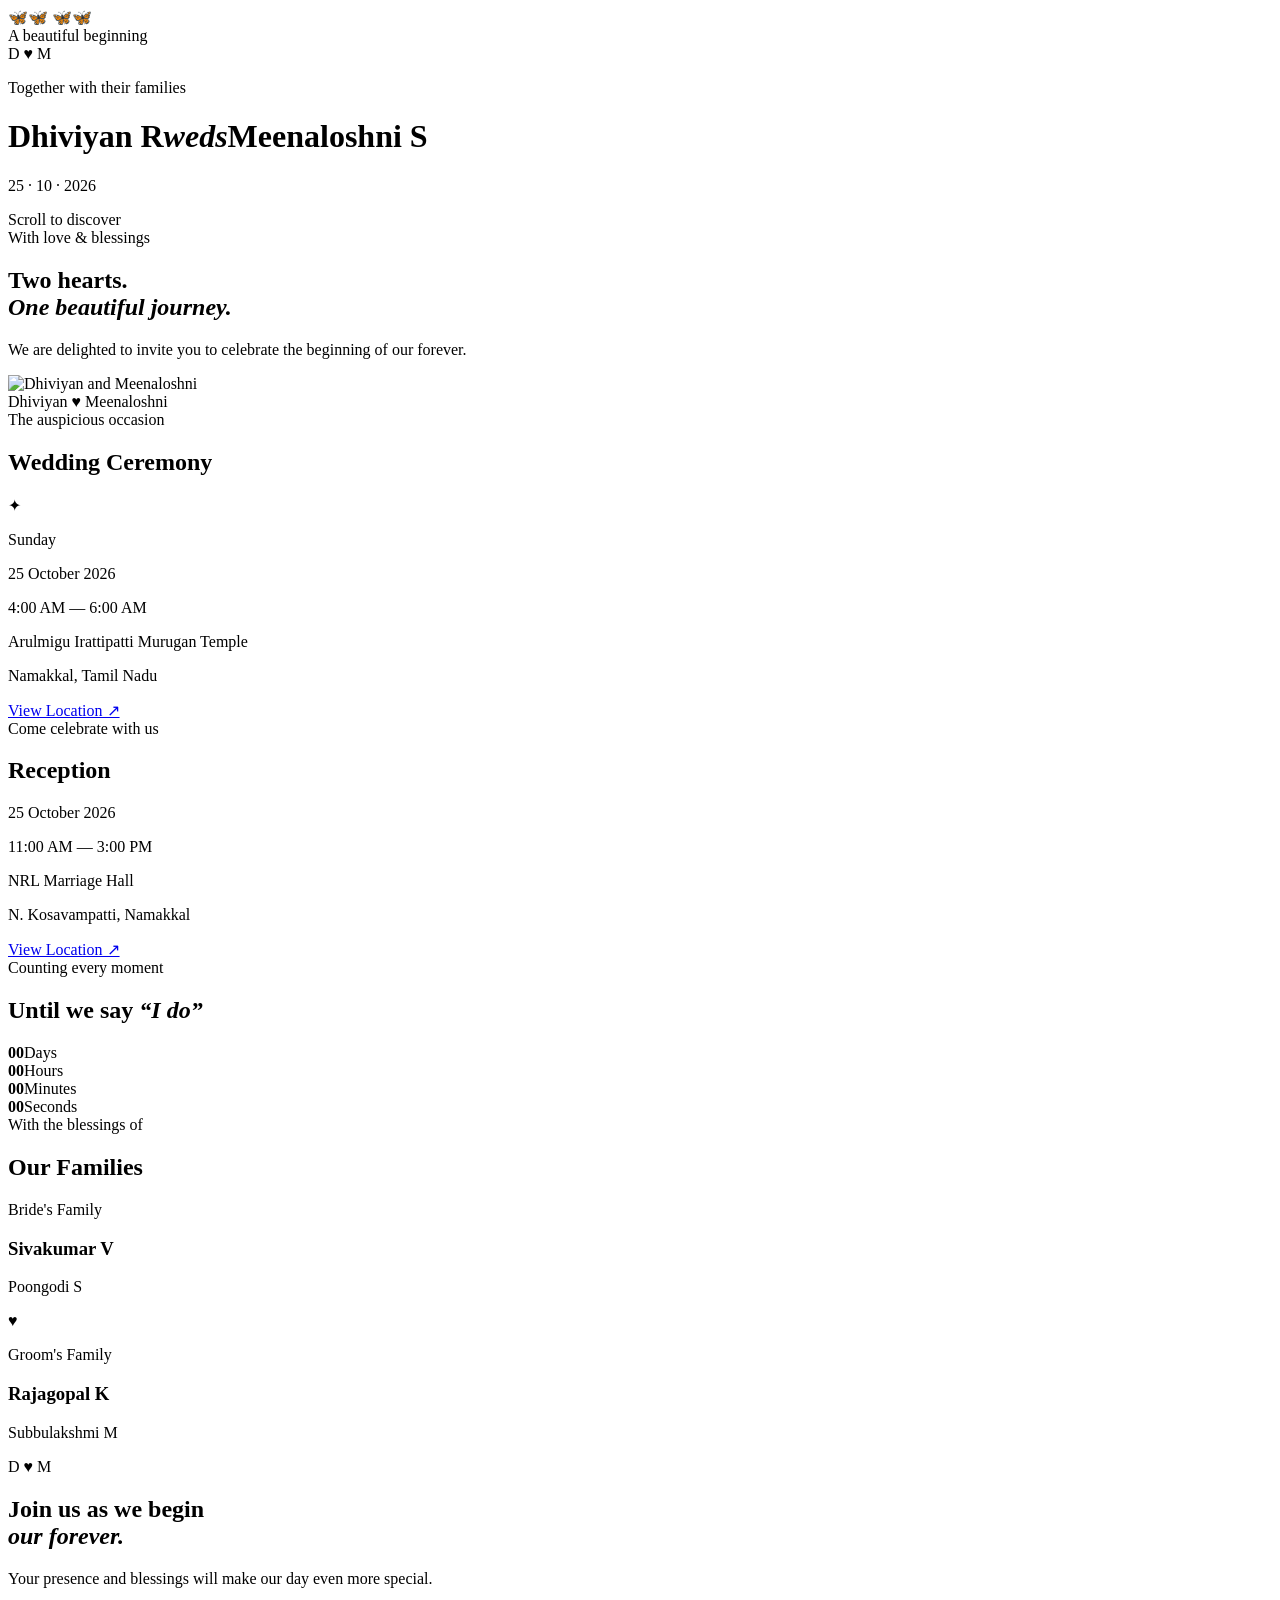
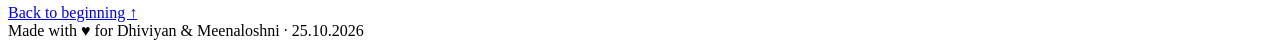
==== commit ff3a5917: "Add files via upload" ====
--- a/index.html
+++ b/index.html
@@ -1,25 +1,124 @@
-<!doctype html><html lang="en"><head>
-<meta charset="utf-8"><meta name="viewport" content="width=device-width,initial-scale=1">
-<title>Dhiviyan ♥ Meenaloshini</title><link rel="stylesheet" href="css/style.css"></head><body>
-<div id="loader"><b>♥</b><span>Preparing your invitation…</span></div>
-<section id="scene" class="scene"><div class="stars"></div><div class="temple"></div><div id="petals"></div><div id="butterflies"></div>
-<div class="curtain left"></div><div class="curtain right"></div>
-<div class="cover"><div class="ribbon top"></div><div class="ribbon bottom"></div><div class="seal">♥</div>
-<div class="om">ॐ</div><small>|| SHRI GANESHAYA NAMAH ||</small><h1>Dhiviyan <i>&amp;</i> Meenaloshini</h1>
-<div class="date">25 · 10 · 2026</div><button id="open">OPEN OUR INVITATION<em>அழைப்பிதழை திறக்க</em></button></div></section>
+<!DOCTYPE html>
+<html lang="en">
+<head>
+<meta charset="UTF-8">
+<meta name="viewport" content="width=device-width, initial-scale=1.0">
+<meta name="theme-color" content="#eee4ff">
+<meta name="description" content="Wedding invitation of Dhiviyan R & Meenaloshni S — 25 October 2026">
+<title>Dhiviyan ♥ Meenaloshni | Wedding Invitation</title>
+<link rel="preconnect" href="https://fonts.googleapis.com">
+<link rel="preconnect" href="https://fonts.gstatic.com" crossorigin>
+<link href="https://fonts.googleapis.com/css2?family=Cormorant+Garamond:wght@400;500;600;700&family=DM+Sans:wght@400;500;600&family=Great+Vibes&display=swap" rel="stylesheet">
+<link rel="stylesheet" href="style.css">
+</head>
+<body>
 
-<main id="experience"><section class="hero" id="home"><div class="copy"><small>WITH LOVE, FROM OUR HEARTS</small><h2>Our forever<br><span>begins here</span></h2><button data-go="invite">Open the Invitation ↓</button></div>
-<div class="stage"><div class="shadow"></div><div class="card"><img src="assets/official-invitation.png" alt="Official printed wedding invitation"></div><div class="shine"></div></div></section>
+<div class="petals" aria-hidden="true"></div>
+<div class="butterflies" aria-hidden="true">
+  <span class="butterfly b1">🦋</span><span class="butterfly b2">🦋</span>
+  <span class="butterfly b3">🦋</span><span class="butterfly b4">🦋</span>
+</div>
 
-<section class="section dark" id="invite"><header><small>THE DAY WE CELEBRATE</small><h2>Our Wedding</h2><i>25 October 2026</i></header>
-<div class="events"><article><b>✦</b><h3>Wedding Ceremony</h3><strong>4:00 AM – 6:00 AM</strong><p>Arulmigu Thiru Dhandayudhapani Swamy Temple</p><small>Irettipatti, Namakkal</small><a href="https://maps.app.goo.gl/LHNeB3Z5MGhMieSM9" target="_blank">View Location ↗</a></article>
-<article><b>♥</b><h3>Reception</h3><strong>11:00 AM – 3:00 PM</strong><p>NRL Marriage Hall</p><small>Kosavampatti, Namakkal</small><a href="https://maps.app.goo.gl/AcHCEb3QfQESiGnf8" target="_blank">View Location ↗</a></article></div></section>
+<header class="hero" id="home">
+  <div class="mandala"></div>
+  <div class="hero-inner reveal">
+    <div class="eyebrow">A beautiful beginning</div>
+    <div class="monogram">D <span>♥</span> M</div>
+    <p class="invite-line">Together with their families</p>
+    <h1><span>Dhiviyan R</span><i>weds</i><span class="bride">Meenaloshni S</span></h1>
+    <p class="date">25 · 10 · 2026</p>
+    <div class="scroll-cue"><span></span>Scroll to discover</div>
+  </div>
+</header>
 
-<section class="section cream" id="calendar"><header><small>SAVE OUR MOMENTS</small><h2>Keep the day with you</h2><i>One tap. Two beautiful moments.</i></header>
-<div class="cal"><button id="wc">💍<b>Wedding Ceremony</b><small>25 Oct 2026 · 4:00 AM</small></button><button id="rc">✨<b>Reception</b><small>25 Oct 2026 · 11:00 AM</small></button></div></section>
+<main>
+<section class="story section">
+  <div class="section-inner">
+    <div class="section-kicker reveal">With love & blessings</div>
+    <h2 class="reveal">Two hearts.<br><em>One beautiful journey.</em></h2>
+    <p class="lead reveal">We are delighted to invite you to celebrate the beginning of our forever.</p>
+    <div class="couple-wrap reveal">
+      <div class="glow"></div>
+      <img src="assets/couple.png" alt="Dhiviyan and Meenaloshni" class="couple">
+      <div class="photo-caption">Dhiviyan <span>♥</span> Meenaloshni</div>
+    </div>
+  </div>
+</section>
 
-<section class="section countdown" id="timer"><header><small>UNTIL WE SAY “FOREVER”</small><h2>Counting Down</h2><i>Our wedding begins at 4:00 AM IST</i></header>
-<div class="count"><div><b id="d">0</b><span>Days</span></div><div><b id="h">0</b><span>Hours</span></div><div><b id="m">0</b><span>Minutes</span></div><div><b id="s">0</b><span>Seconds</span></div></div>
-<div class="forever">Dhiviyan <span>♥</span> Meenaloshini</div></section></main>
-<nav><button data-go="home">Home</button><button data-go="invite">Wedding</button><button data-go="calendar">Calendar</button><button data-go="timer">Countdown</button></nav>
-<div id="toast"></div><script src="js/app.js"></script></body></html>+<section class="details section">
+  <div class="section-inner">
+    <div class="section-kicker reveal">The auspicious occasion</div>
+    <h2 class="reveal">Wedding Ceremony</h2>
+    <div class="detail-card reveal">
+      <div class="ornament">✦</div>
+      <p class="label">Sunday</p>
+      <p class="big-date">25 October 2026</p>
+      <div class="divider"></div>
+      <p class="time">4:00 AM — 6:00 AM</p>
+      <p class="venue">Arulmigu Irattipatti Murugan Temple</p>
+      <p class="subvenue">Namakkal, Tamil Nadu</p>
+      <a class="location-btn" href="https://maps.google.com/" target="_blank" rel="noopener">View Location ↗</a>
+    </div>
+  </div>
+</section>
+
+<section class="reception section">
+  <div class="section-inner">
+    <div class="section-kicker reveal">Come celebrate with us</div>
+    <h2 class="reveal">Reception</h2>
+    <div class="reception-card reveal">
+      <p class="big-date">25 October 2026</p>
+      <p class="time">11:00 AM — 3:00 PM</p>
+      <div class="divider"></div>
+      <p class="venue">NRL Marriage Hall</p>
+      <p class="subvenue">N. Kosavampatti, Namakkal</p>
+      <a class="location-btn" href="https://maps.google.com/" target="_blank" rel="noopener">View Location ↗</a>
+    </div>
+  </div>
+</section>
+
+<section class="countdown section">
+  <div class="section-inner">
+    <div class="section-kicker reveal">Counting every moment</div>
+    <h2 class="reveal">Until we say <em>“I do”</em></h2>
+    <div class="clock reveal">
+      <div><strong id="days">00</strong><span>Days</span></div>
+      <div><strong id="hours">00</strong><span>Hours</span></div>
+      <div><strong id="minutes">00</strong><span>Minutes</span></div>
+      <div><strong id="seconds">00</strong><span>Seconds</span></div>
+    </div>
+  </div>
+</section>
+
+<section class="families section">
+  <div class="section-inner">
+    <div class="section-kicker reveal">With the blessings of</div>
+    <h2 class="reveal">Our Families</h2>
+    <div class="family-grid reveal">
+      <div class="family">
+        <p class="family-title">Bride's Family</p>
+        <h3>Sivakumar V</h3><p>Poongodi S</p>
+      </div>
+      <div class="family-heart">♥</div>
+      <div class="family">
+        <p class="family-title">Groom's Family</p>
+        <h3>Rajagopal K</h3><p>Subbulakshmi M</p>
+      </div>
+    </div>
+  </div>
+</section>
+
+<section class="closing section">
+  <div class="section-inner reveal">
+    <div class="monogram">D <span>♥</span> M</div>
+    <h2>Join us as we begin<br><em>our forever.</em></h2>
+    <p>Your presence and blessings will make our day even more special.</p>
+    <a class="top-btn" href="#home">Back to beginning ↑</a>
+  </div>
+</section>
+</main>
+
+<footer>Made with ♥ for Dhiviyan & Meenaloshni · 25.10.2026</footer>
+<script src="script.js"></script>
+</body>
+</html>
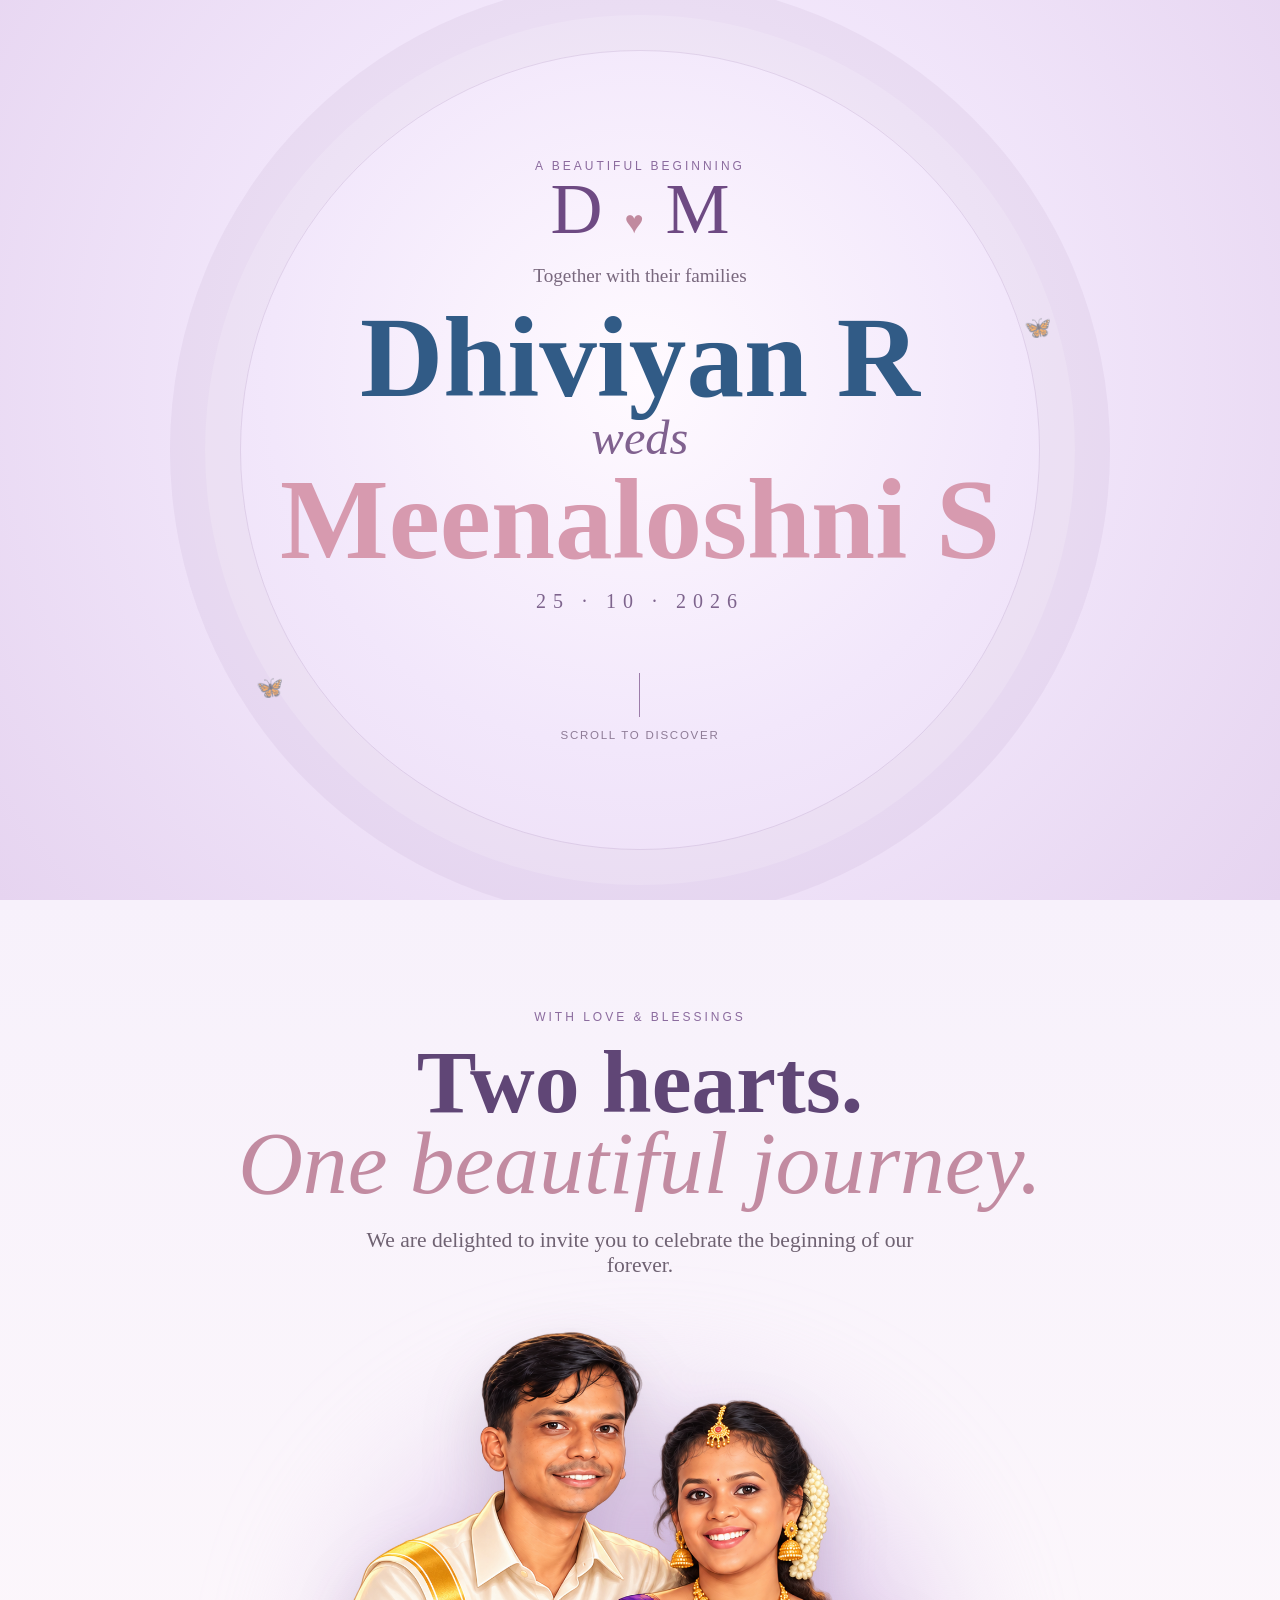
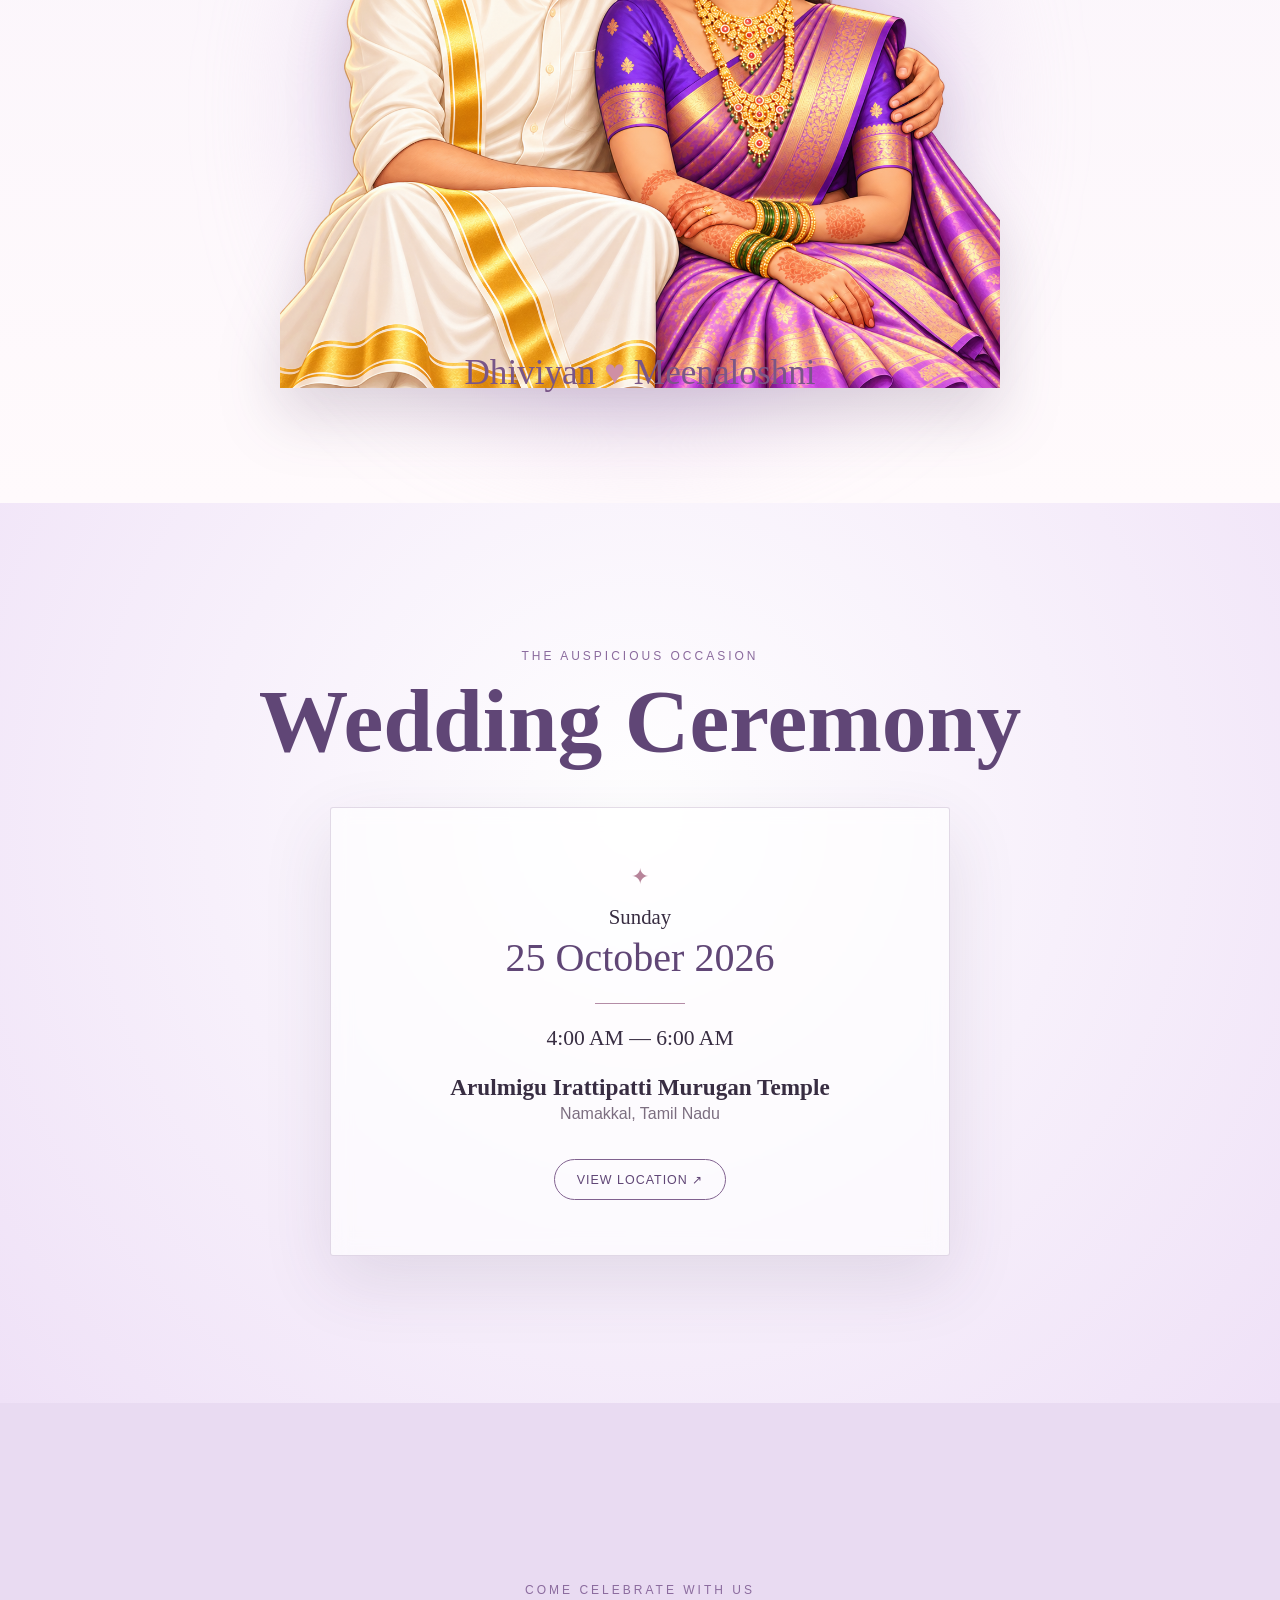
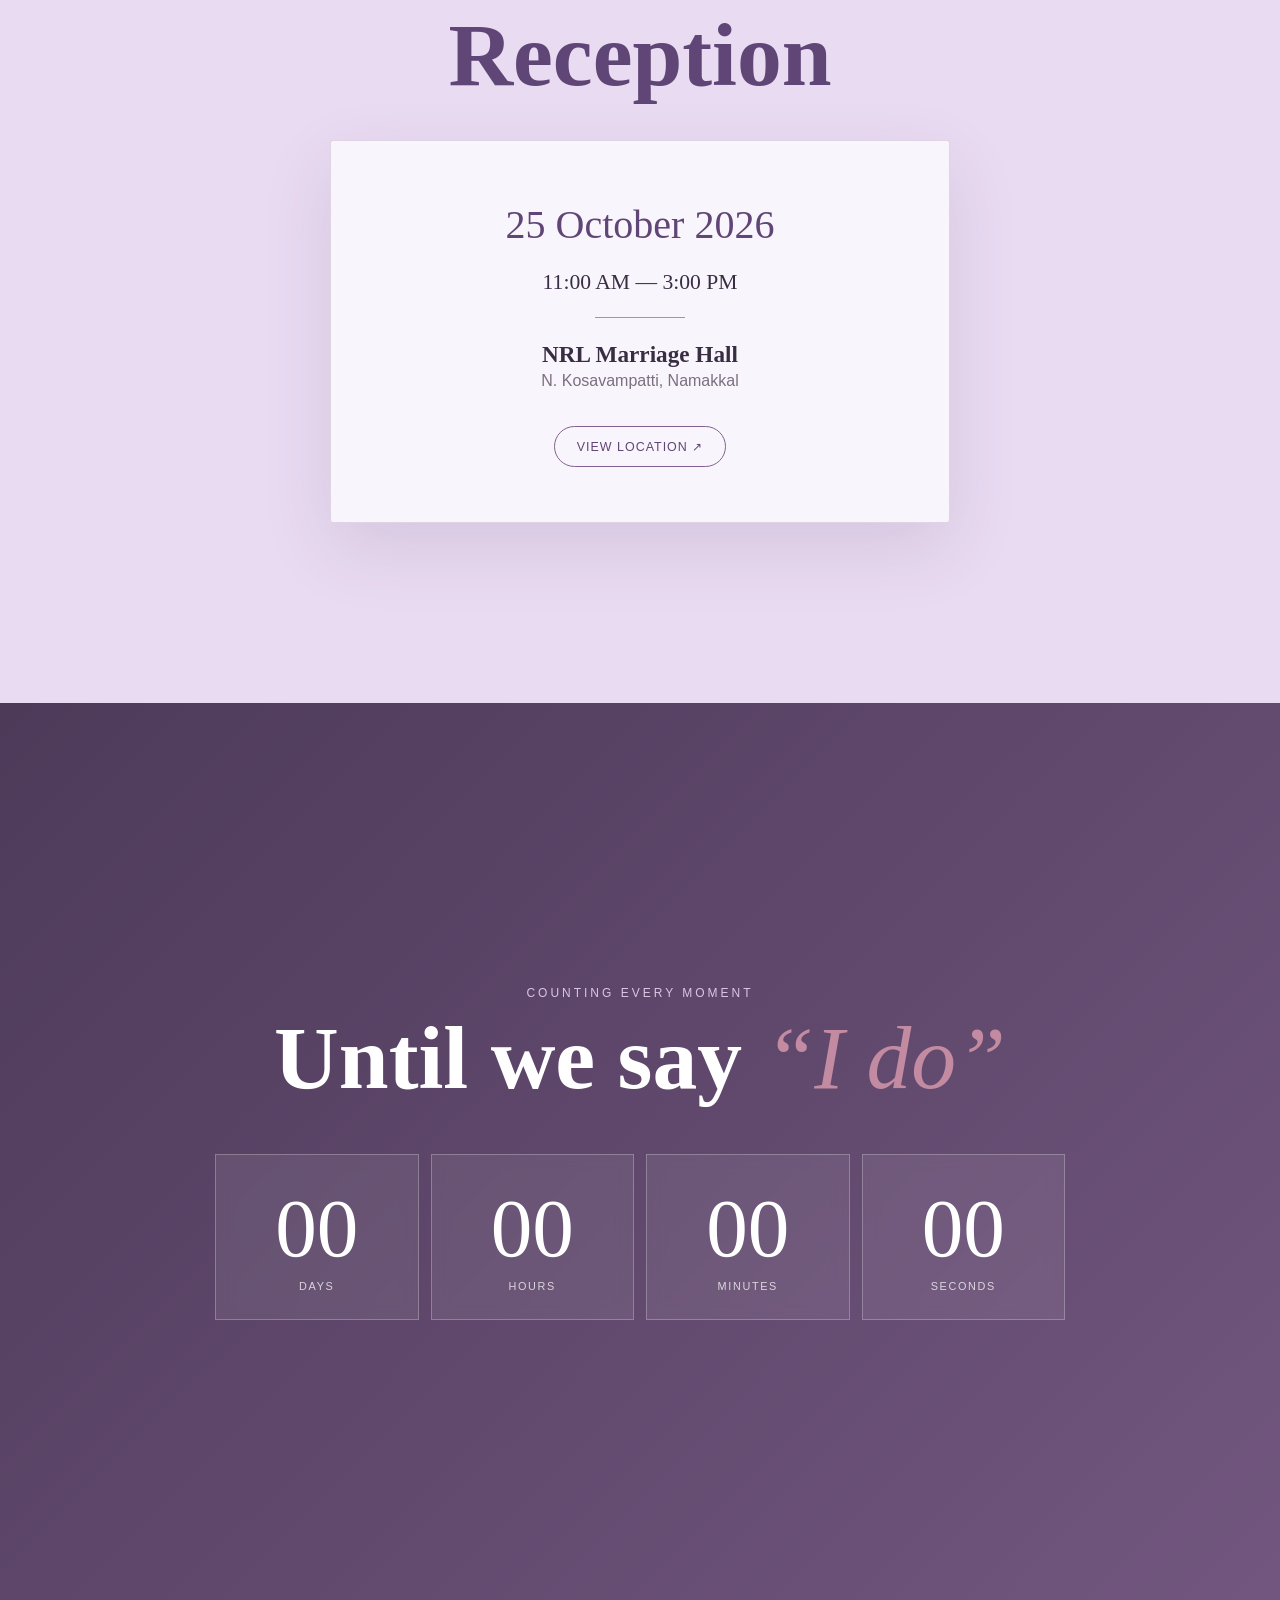
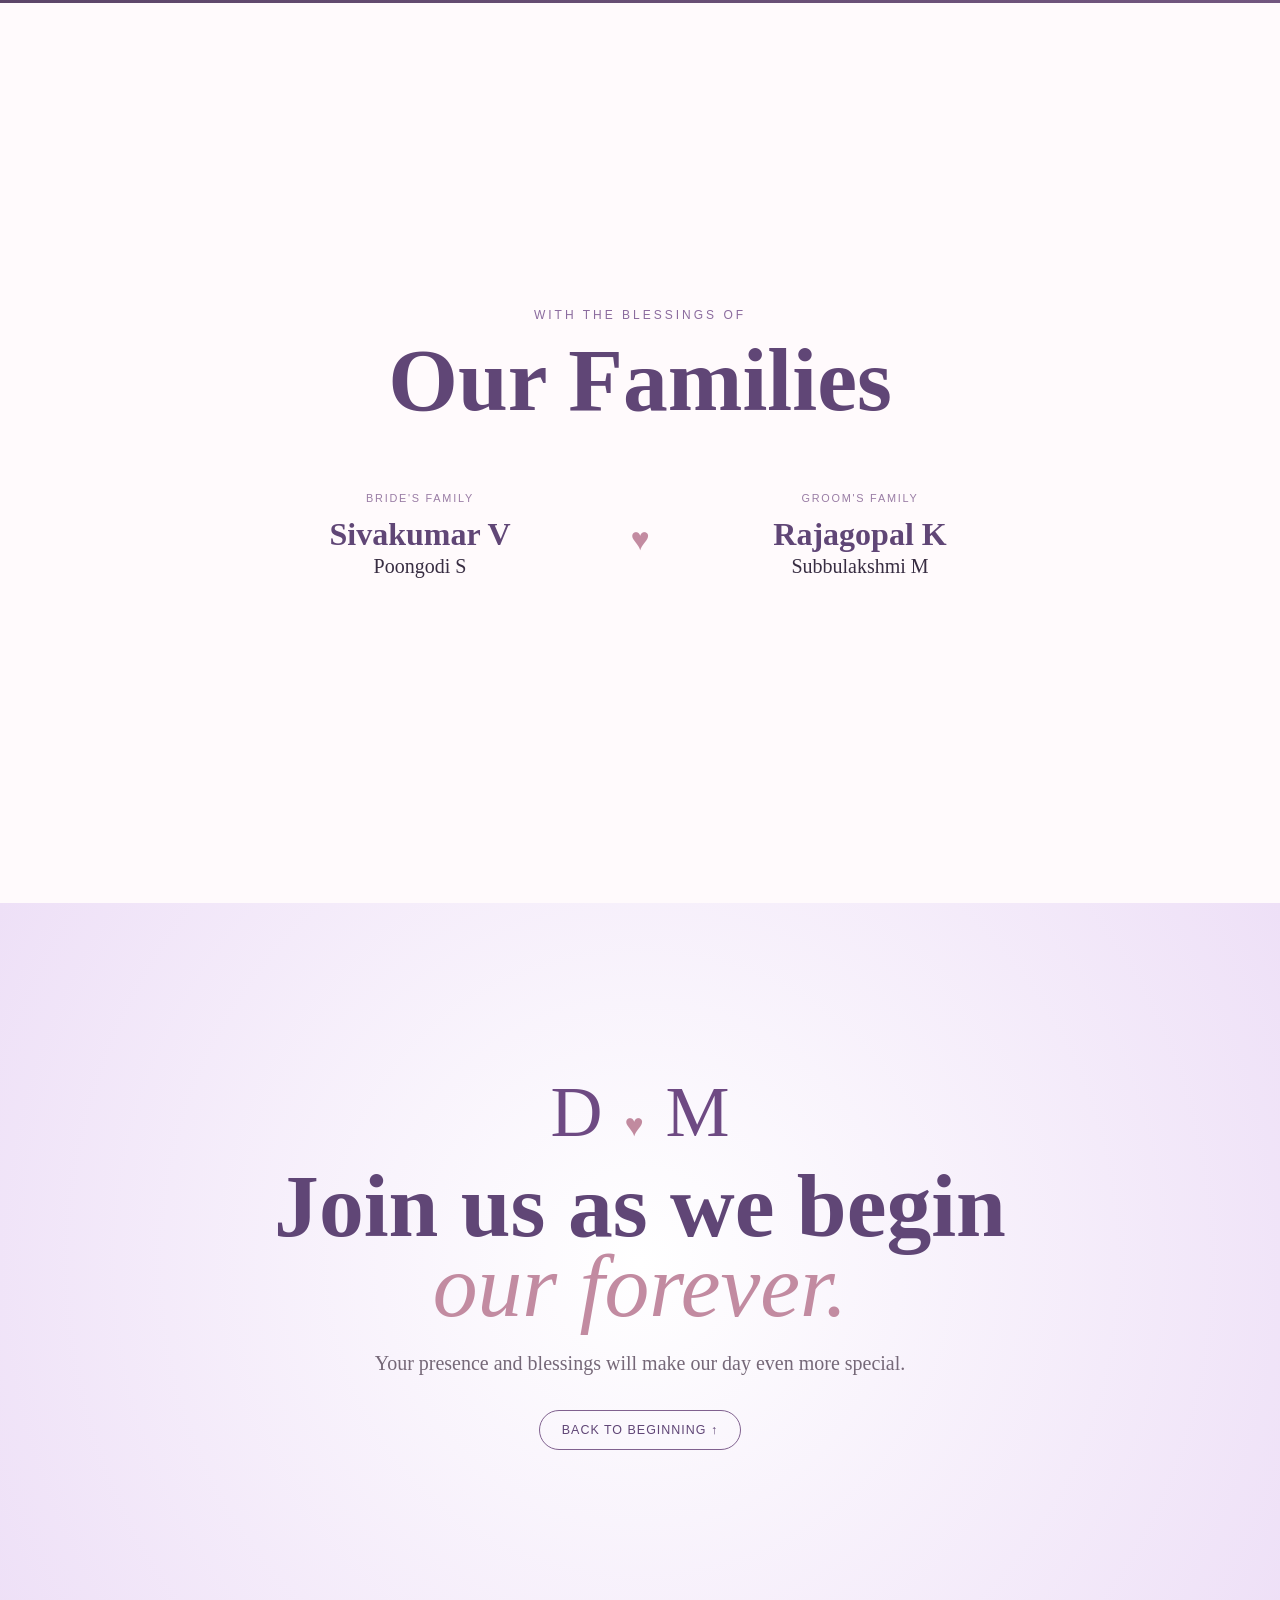
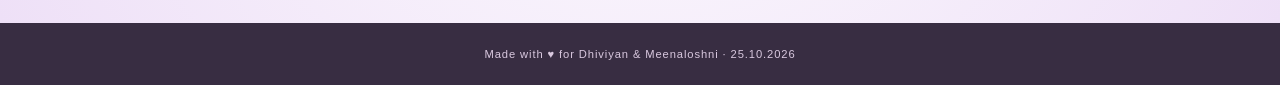
==== commit 79ad9383: "Add files via upload" ====
--- a/index.html
+++ b/index.html
@@ -9,7 +9,7 @@
 <link rel="preconnect" href="https://fonts.googleapis.com">
 <link rel="preconnect" href="https://fonts.gstatic.com" crossorigin>
 <link href="https://fonts.googleapis.com/css2?family=Cormorant+Garamond:wght@400;500;600;700&family=DM+Sans:wght@400;500;600&family=Great+Vibes&display=swap" rel="stylesheet">
-<link rel="stylesheet" href="style.css">
+<link rel="stylesheet" href="css/style.css">
 </head>
 <body>
 
@@ -119,6 +119,6 @@
 </main>
 
 <footer>Made with ♥ for Dhiviyan & Meenaloshni · 25.10.2026</footer>
-<script src="script.js"></script>
+<script src="js/app.js"></script>
 </body>
 </html>
--- a/css/style.css
+++ b/css/style.css
@@ -0,0 +1,2 @@
+*{box-sizing:border-box}html{scroll-behavior:smooth}body{margin:0;background:#f7f1fb;color:#382d42;font-family:"DM Sans",sans-serif;overflow-x:hidden}.section,.hero{position:relative;min-height:100vh;display:flex;align-items:center;justify-content:center;overflow:hidden}.hero{background:radial-gradient(circle at 50% 42%,#fffaff 0,#f2e7fb 45%,#e6d4f0 100%);text-align:center}.hero-inner{position:relative;z-index:3;padding:70px 22px}.eyebrow,.section-kicker{font-size:.75rem;letter-spacing:.25em;text-transform:uppercase;color:#8b6b9e}.monogram{font-family:"Great Vibes",cursive;font-size:4.5rem;color:#6e4a83;line-height:1}.monogram span{font-family:serif;font-size:2rem;color:#c18a9f;margin:0 4px}h1,h2{font-family:"Cormorant Garamond",serif;font-weight:600}h1{font-size:clamp(3.2rem,9vw,7.4rem);line-height:.8;margin:24px 0;color:#315b86}h1 span{display:block}h1 .bride{color:#d79aaf}h1 i{display:block;font-family:"Great Vibes",cursive;font-size:.42em;color:#80618f;margin:16px 0;font-weight:400}.invite-line{font-family:"Cormorant Garamond",serif;font-size:1.2rem;color:#79687e}.date{font-family:"Cormorant Garamond",serif;letter-spacing:.35em;font-size:1.25rem;color:#7e648d}.scroll-cue{margin:60px auto 0;font-size:.72rem;letter-spacing:.15em;text-transform:uppercase;color:#8e7b96}.scroll-cue span{display:block;width:1px;height:44px;background:#9d7daa;margin:0 auto 12px;animation:pulse 1.8s infinite}.mandala{position:absolute;width:min(80vw,800px);height:min(80vw,800px);border:1px solid rgba(124,87,143,.16);border-radius:50%;box-shadow:0 0 0 35px rgba(255,255,255,.15),0 0 0 70px rgba(124,87,143,.07);animation:spin 50s linear infinite}.section{padding:110px 22px}.section-inner{width:min(1040px,100%);text-align:center;position:relative;z-index:2}h2{font-size:clamp(3rem,7vw,6rem);line-height:.9;margin:18px 0 25px;color:#604676}h2 em{font-family:"Great Vibes",cursive;font-weight:400;color:#c28ba1}.lead{max-width:560px;margin:0 auto;font-family:"Cormorant Garamond",serif;font-size:1.35rem;color:#6f6272}.story{background:linear-gradient(180deg,#f7f1fb,#fffafc)}.couple-wrap{position:relative;width:min(720px,94vw);margin:50px auto 0}.couple{width:100%;display:block;position:relative;z-index:2;filter:drop-shadow(0 28px 30px rgba(73,42,84,.18));animation:float 6s ease-in-out infinite}.glow{position:absolute;inset:15% 10% 0;background:#dfc9eb;filter:blur(70px);border-radius:50%}.photo-caption{font-family:"Great Vibes",cursive;font-size:2.2rem;color:#795688;margin-top:-35px;position:relative;z-index:4}.photo-caption span{color:#cf8fa4}.details{background:radial-gradient(circle at 50% 35%,#fff,#efe1f7)}.detail-card,.reception-card{width:min(620px,94vw);margin:45px auto 0;padding:55px 25px;border:1px solid rgba(117,83,135,.2);background:rgba(255,255,255,.62);backdrop-filter:blur(10px);box-shadow:0 25px 70px rgba(77,50,87,.12);border-radius:3px}.ornament{font-size:1.4rem;color:#b7849a}.label{font-family:"Cormorant Garamond",serif;font-size:1.3rem;margin:15px 0 0}.big-date{font-family:"Cormorant Garamond",serif;font-size:2.5rem;margin:5px 0;color:#604676}.divider{width:90px;height:1px;background:#b48ca6;margin:22px auto}.time{font-family:"Cormorant Garamond",serif;font-size:1.35rem}.venue{font-family:"Cormorant Garamond",serif;font-weight:600;font-size:1.45rem;margin-bottom:4px}.subvenue{color:#7c6e80;margin-top:0}.location-btn,.top-btn{display:inline-block;margin-top:20px;padding:12px 22px;border:1px solid #80618f;border-radius:999px;color:#604676;text-decoration:none;font-size:.78rem;letter-spacing:.08em;text-transform:uppercase;transition:.3s}.location-btn:hover,.top-btn:hover{background:#604676;color:white}.reception{background:#e9dbf2}.reception-card{background:rgba(255,255,255,.72)}.countdown{background:linear-gradient(135deg,#4d3a59,#72567f);color:white}.countdown .section-kicker{color:#dbc5e5}.countdown h2{color:white}.clock{display:grid;grid-template-columns:repeat(4,1fr);gap:12px;width:min(850px,100%);margin:55px auto 0}.clock div{padding:25px 8px;border:1px solid rgba(255,255,255,.25);background:rgba(255,255,255,.08);backdrop-filter:blur(8px)}.clock strong{display:block;font-family:"Cormorant Garamond",serif;font-size:clamp(2.5rem,7vw,5.2rem);font-weight:500}.clock span{font-size:.68rem;text-transform:uppercase;letter-spacing:.15em;opacity:.75}.families{background:#fffafc}.family-grid{display:grid;grid-template-columns:1fr 80px 1fr;align-items:center;max-width:800px;margin:60px auto 0}.family-title{text-transform:uppercase;letter-spacing:.16em;font-size:.68rem;color:#9a7da5}.family h3{font-family:"Cormorant Garamond",serif;font-size:2rem;margin:12px 0 2px;color:#604676}.family p:last-child{margin-top:0;font-family:"Cormorant Garamond",serif;font-size:1.25rem}.family-heart{font-size:2rem;color:#c38ba1}.closing{min-height:80vh;background:radial-gradient(circle,#fff,#eee0f7)}.closing p{max-width:540px;margin:0 auto 15px;color:#756878;font-family:"Cormorant Garamond",serif;font-size:1.25rem}footer{text-align:center;padding:25px 15px;background:#382d42;color:#d9c8df;font-size:.7rem;letter-spacing:.08em}.reveal{opacity:0;transform:translateY(45px);transition:opacity 1s ease,transform 1s ease}.reveal.visible{opacity:1;transform:none}.petals,.butterflies{position:fixed;inset:0;pointer-events:none;z-index:20;overflow:hidden}.petal{position:absolute;top:-30px;width:9px;height:13px;border-radius:70% 20% 70% 20%;background:#e8b8ca;opacity:.75;animation:fall linear infinite}.butterfly{position:absolute;font-size:22px;opacity:.55;animation:fly 16s linear infinite}.b1{top:22%;left:-5%;animation-delay:0s}.b2{top:62%;left:105%;animation-delay:3s}.b3{top:35%;left:80%;animation-delay:7s}.b4{top:75%;left:20%;animation-delay:10s}@keyframes fall{to{transform:translate3d(120px,110vh,0) rotate(420deg)}}@keyframes fly{0%{transform:translate(0,0) rotate(0)}25%{transform:translate(20vw,-8vh) rotate(12deg)}50%{transform:translate(45vw,15vh) rotate(-10deg)}75%{transform:translate(70vw,-5vh) rotate(12deg)}100%{transform:translate(110vw,10vh) rotate(0)}}@keyframes spin{to{transform:rotate(360deg)}}@keyframes float{50%{transform:translateY(-10px)}}@keyframes pulse{50%{height:65px;opacity:.4}}@media(max-width:650px){.hero-inner{padding-top:50px}.monogram{font-size:3.7rem}h1{font-size:3.5rem}.section{min-height:auto;padding:100px 18px}.story{padding-top:110px}.clock{gap:5px}.clock div{padding:18px 3px}.clock strong{font-size:2.5rem}.clock span{font-size:.55rem}.family-grid{grid-template-columns:1fr;gap:25px}.family-heart{order:2}.family-grid .family:nth-child(3){order:3}.butterfly{font-size:17px}}
+@media(prefers-reduced-motion:reduce){*,*:before,*:after{animation:none!important;scroll-behavior:auto!important;transition:none!important}}
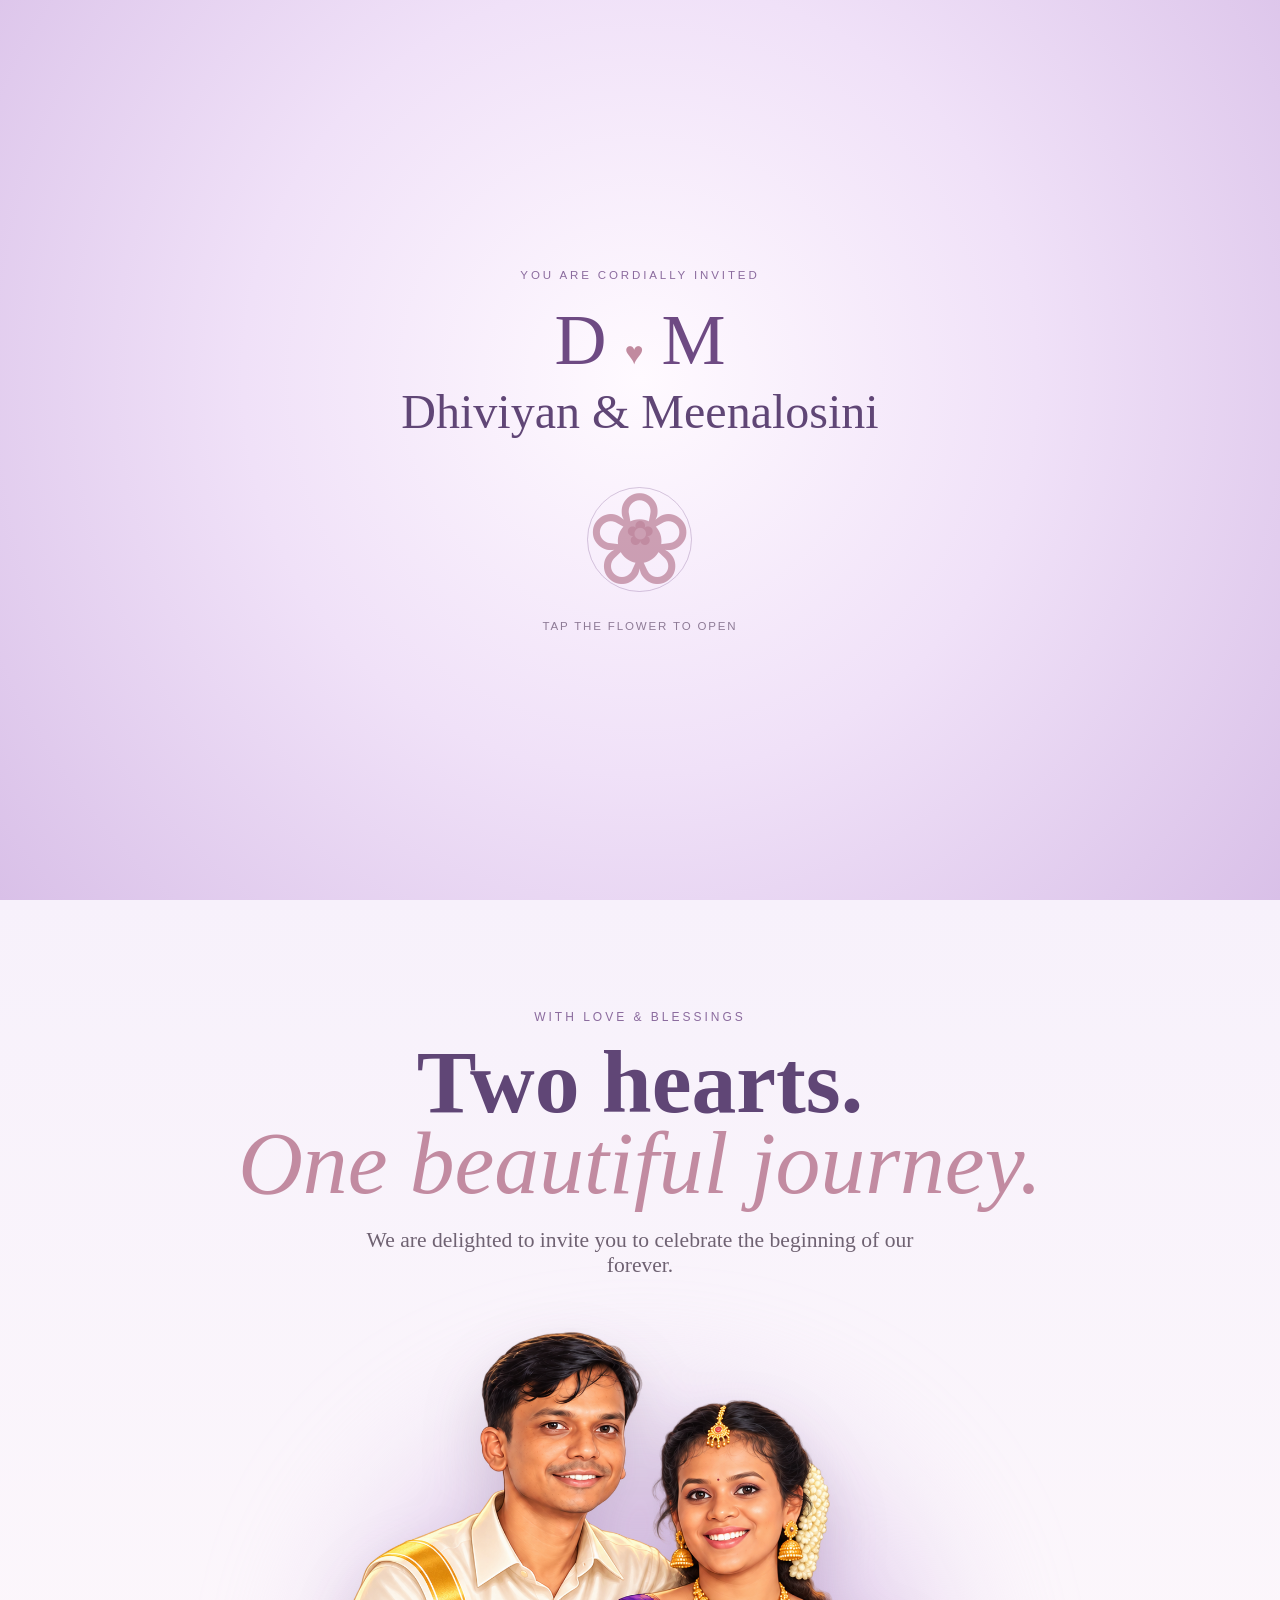
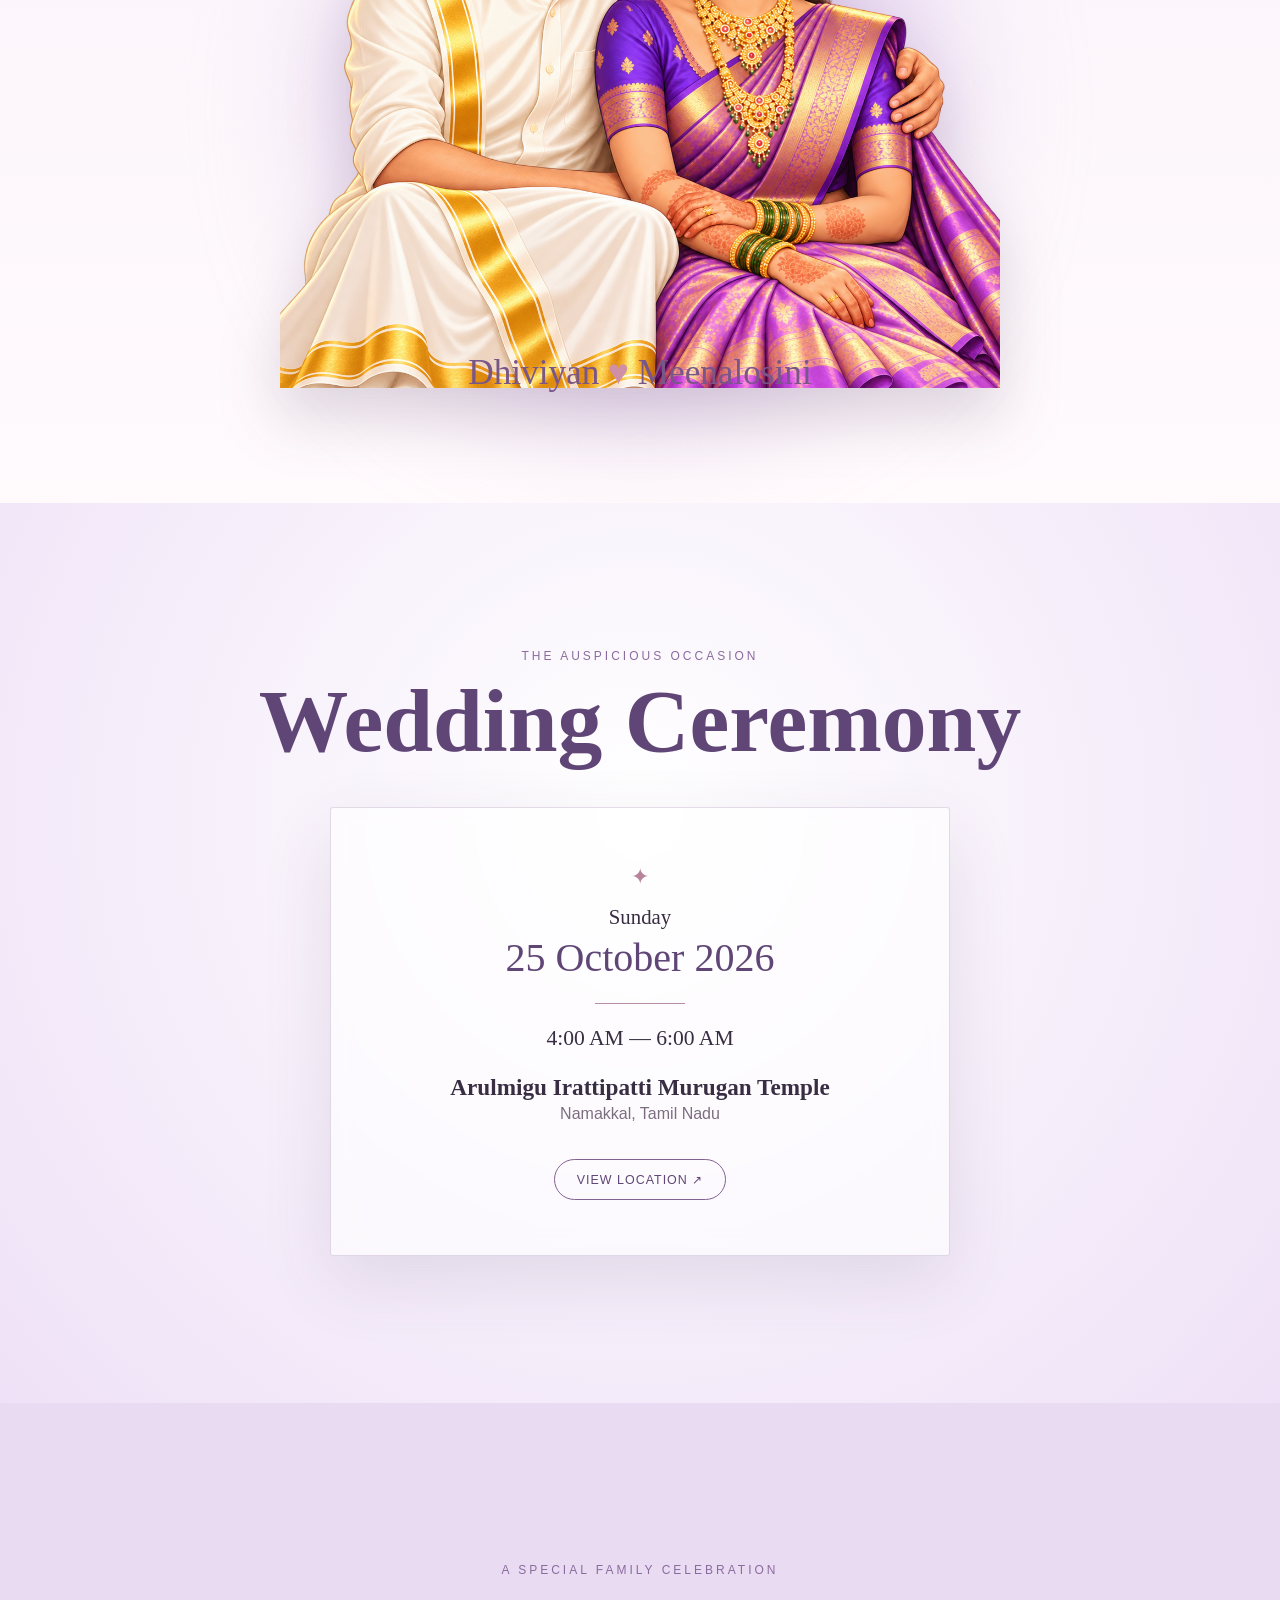
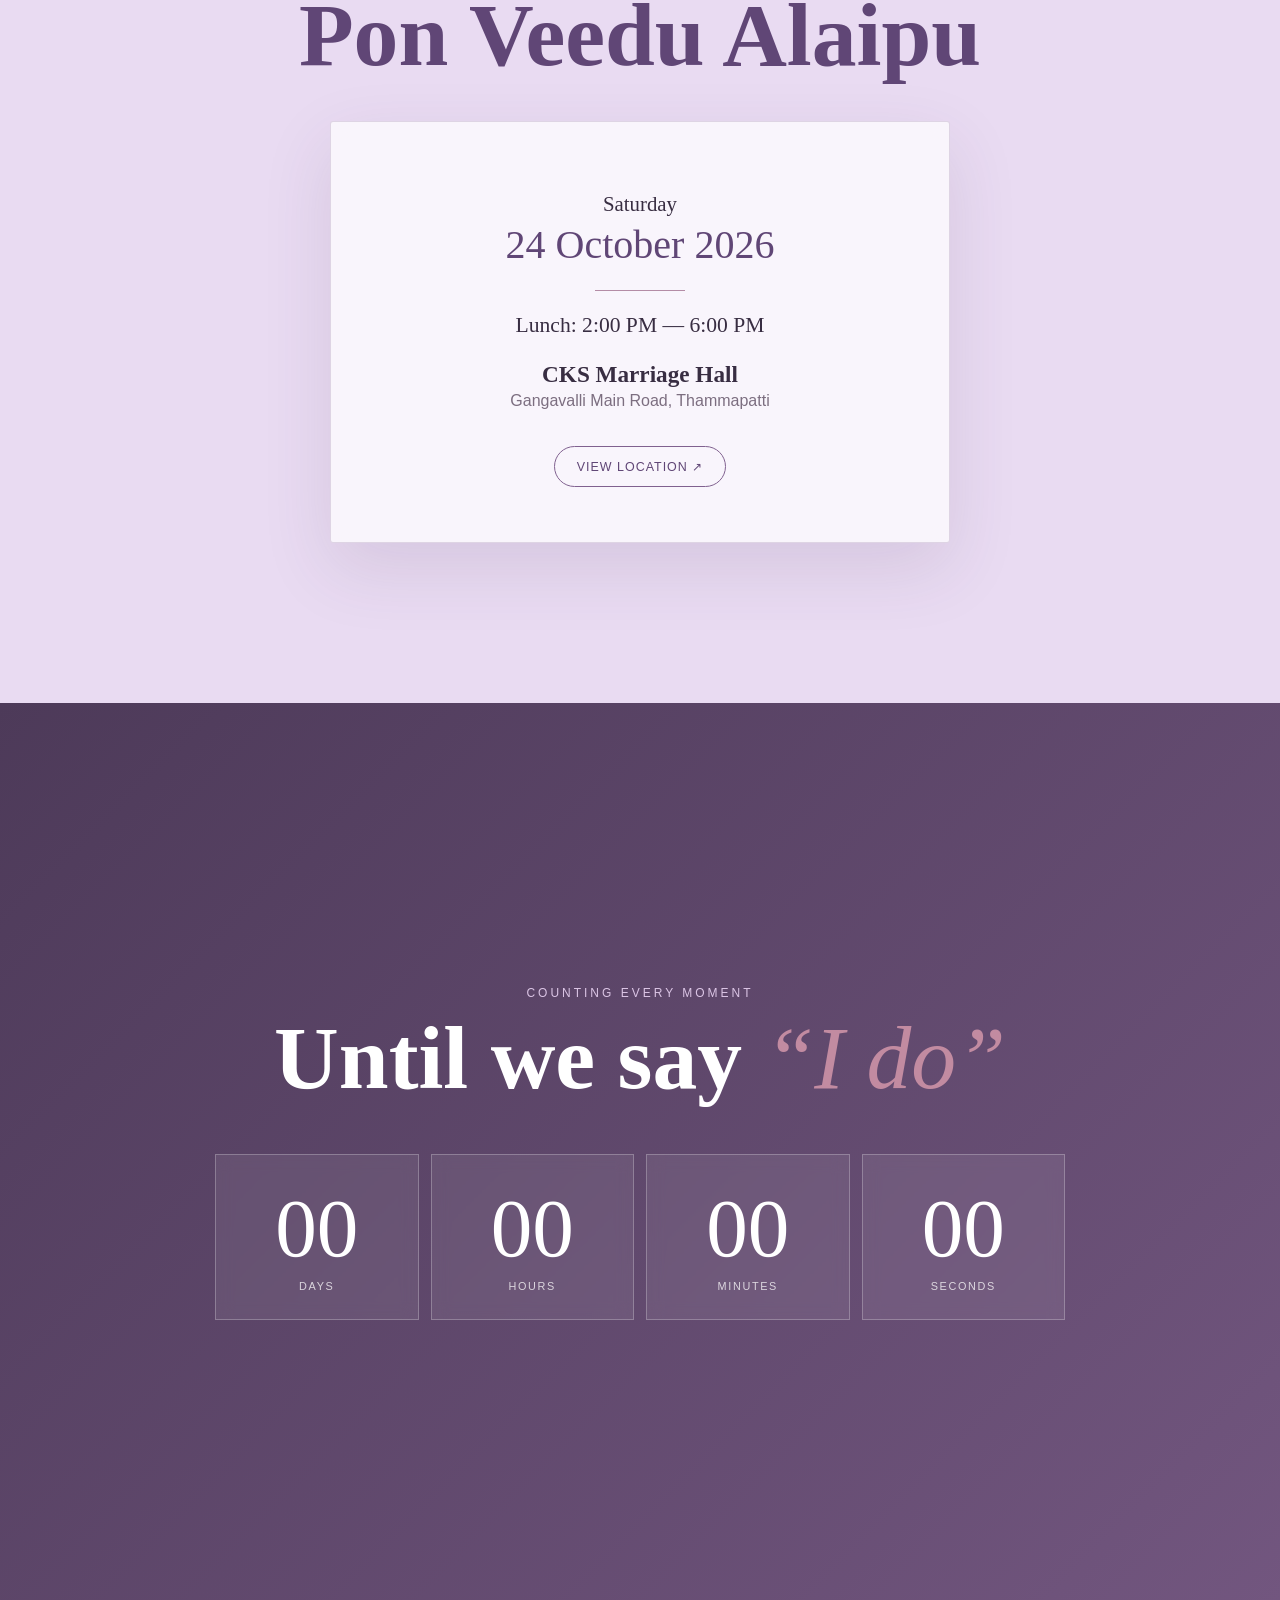
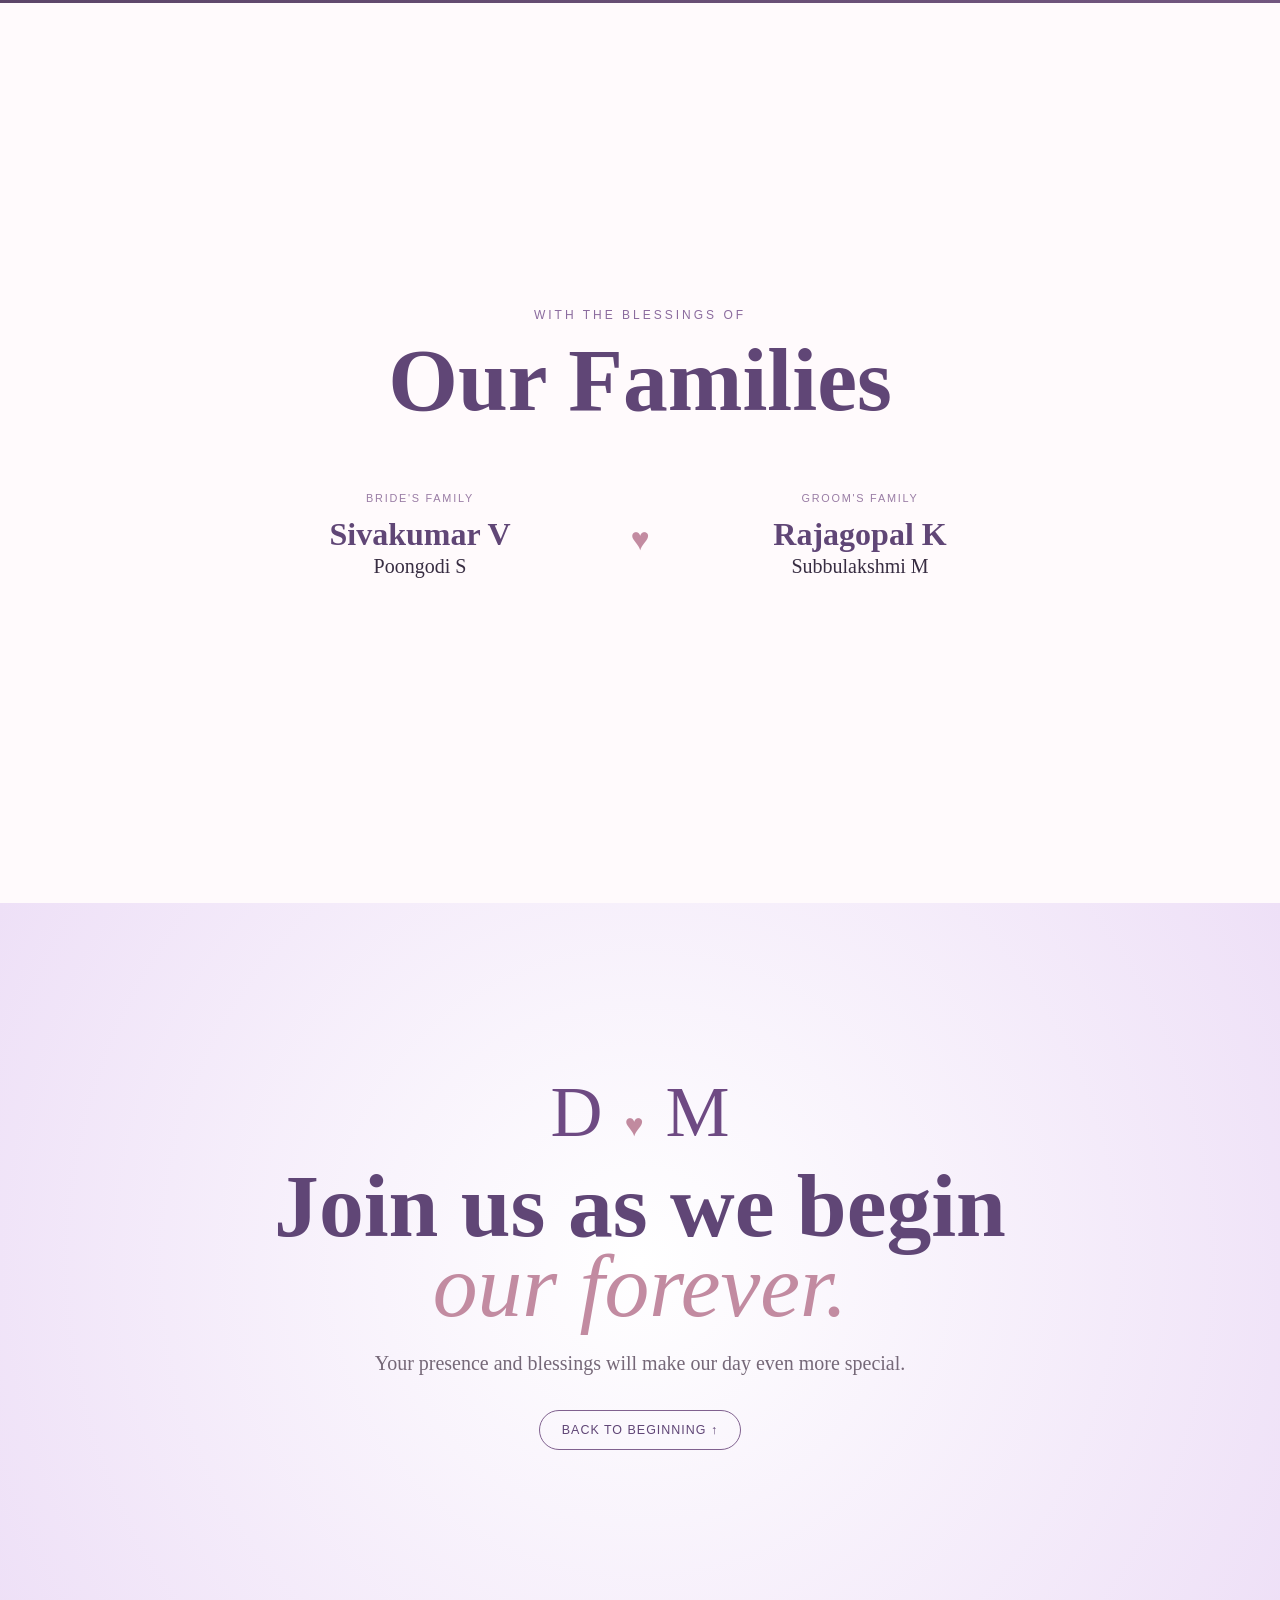
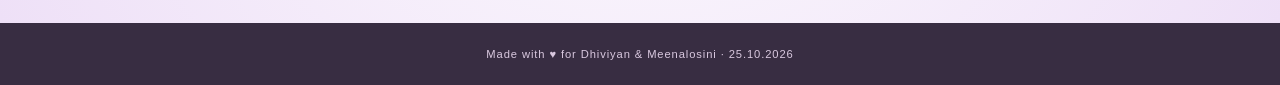
==== commit c5525c84: "Add files via upload" ====
--- a/index.html
+++ b/index.html
@@ -4,8 +4,8 @@
 <meta charset="UTF-8">
 <meta name="viewport" content="width=device-width, initial-scale=1.0">
 <meta name="theme-color" content="#eee4ff">
-<meta name="description" content="Wedding invitation of Dhiviyan R & Meenaloshni S — 25 October 2026">
-<title>Dhiviyan ♥ Meenaloshni | Wedding Invitation</title>
+<meta name="description" content="Wedding invitation of Dhiviyan R & Meenalosini S — 25 October 2026">
+<title>Dhiviyan ♥ Meenalosini | Wedding Invitation</title>
 <link rel="preconnect" href="https://fonts.googleapis.com">
 <link rel="preconnect" href="https://fonts.gstatic.com" crossorigin>
 <link href="https://fonts.googleapis.com/css2?family=Cormorant+Garamond:wght@400;500;600;700&family=DM+Sans:wght@400;500;600&family=Great+Vibes&display=swap" rel="stylesheet">
@@ -13,19 +13,34 @@
 </head>
 <body>
 
+<div class="opening-screen" id="openingScreen">
+  <div class="opening-content">
+    <div class="opening-small">You are cordially invited</div>
+    <div class="opening-monogram">D <span>♥</span> M</div>
+    <div class="opening-title">Dhiviyan &amp; Meenalosini</div>
+    <button class="flower-open" id="openInvitation" type="button" aria-label="Open wedding invitation">
+      <span class="flower-core">✿</span><span class="flower-ring">❀</span>
+    </button>
+    <div class="opening-hint">Tap the flower to open</div>
+  </div>
+</div>
 <div class="petals" aria-hidden="true"></div>
 <div class="butterflies" aria-hidden="true">
   <span class="butterfly b1">🦋</span><span class="butterfly b2">🦋</span>
   <span class="butterfly b3">🦋</span><span class="butterfly b4">🦋</span>
 </div>
 
+<audio id="weddingSong" preload="auto" loop>
+  <source src="assets/wedding.mp3" type="audio/mpeg">
+</audio>
+<div class="music-indicator" id="musicIndicator" aria-live="polite">♪ Playing</div>
 <header class="hero" id="home">
   <div class="mandala"></div>
   <div class="hero-inner reveal">
     <div class="eyebrow">A beautiful beginning</div>
     <div class="monogram">D <span>♥</span> M</div>
     <p class="invite-line">Together with their families</p>
-    <h1><span>Dhiviyan R</span><i>weds</i><span class="bride">Meenaloshni S</span></h1>
+    <h1><span>Dhiviyan R</span><i>weds</i><span class="bride">Meenalosini S</span></h1>
     <p class="date">25 · 10 · 2026</p>
     <div class="scroll-cue"><span></span>Scroll to discover</div>
   </div>
@@ -39,8 +54,8 @@
     <p class="lead reveal">We are delighted to invite you to celebrate the beginning of our forever.</p>
     <div class="couple-wrap reveal">
       <div class="glow"></div>
-      <img src="assets/couple.png" alt="Dhiviyan and Meenaloshni" class="couple">
-      <div class="photo-caption">Dhiviyan <span>♥</span> Meenaloshni</div>
+      <img src="assets/couple.png" alt="Dhiviyan and Meenalosini" class="couple">
+      <div class="photo-caption">Dhiviyan <span>♥</span> Meenalosini</div>
     </div>
   </div>
 </section>
@@ -62,17 +77,18 @@
   </div>
 </section>
 
-<section class="reception section">
+<section class="reception section" id="pon-veedu-alaipu">
   <div class="section-inner">
-    <div class="section-kicker reveal">Come celebrate with us</div>
-    <h2 class="reveal">Reception</h2>
+    <div class="section-kicker reveal">A special family celebration</div>
+    <h2 class="reveal">Pon Veedu Alaipu</h2>
     <div class="reception-card reveal">
-      <p class="big-date">25 October 2026</p>
-      <p class="time">11:00 AM — 3:00 PM</p>
+      <p class="label">Saturday</p>
+      <p class="big-date">24 October 2026</p>
       <div class="divider"></div>
-      <p class="venue">NRL Marriage Hall</p>
-      <p class="subvenue">N. Kosavampatti, Namakkal</p>
-      <a class="location-btn" href="https://maps.google.com/" target="_blank" rel="noopener">View Location ↗</a>
+      <p class="time">Lunch: 2:00 PM — 6:00 PM</p>
+      <p class="venue">CKS Marriage Hall</p>
+      <p class="subvenue">Gangavalli Main Road, Thammapatti</p>
+      <a class="location-btn" href="https://maps.app.goo.gl/v87hqFpKivmR3JN87?g_st=ac" target="_blank" rel="noopener">View Location ↗</a>
     </div>
   </div>
 </section>
@@ -118,7 +134,7 @@
 </section>
 </main>
 
-<footer>Made with ♥ for Dhiviyan & Meenaloshni · 25.10.2026</footer>
+<footer>Made with ♥ for Dhiviyan & Meenalosini · 25.10.2026</footer>
 <script src="js/app.js"></script>
 </body>
 </html>
--- a/css/style.css
+++ b/css/style.css
@@ -1,2 +1,4 @@
 *{box-sizing:border-box}html{scroll-behavior:smooth}body{margin:0;background:#f7f1fb;color:#382d42;font-family:"DM Sans",sans-serif;overflow-x:hidden}.section,.hero{position:relative;min-height:100vh;display:flex;align-items:center;justify-content:center;overflow:hidden}.hero{background:radial-gradient(circle at 50% 42%,#fffaff 0,#f2e7fb 45%,#e6d4f0 100%);text-align:center}.hero-inner{position:relative;z-index:3;padding:70px 22px}.eyebrow,.section-kicker{font-size:.75rem;letter-spacing:.25em;text-transform:uppercase;color:#8b6b9e}.monogram{font-family:"Great Vibes",cursive;font-size:4.5rem;color:#6e4a83;line-height:1}.monogram span{font-family:serif;font-size:2rem;color:#c18a9f;margin:0 4px}h1,h2{font-family:"Cormorant Garamond",serif;font-weight:600}h1{font-size:clamp(3.2rem,9vw,7.4rem);line-height:.8;margin:24px 0;color:#315b86}h1 span{display:block}h1 .bride{color:#d79aaf}h1 i{display:block;font-family:"Great Vibes",cursive;font-size:.42em;color:#80618f;margin:16px 0;font-weight:400}.invite-line{font-family:"Cormorant Garamond",serif;font-size:1.2rem;color:#79687e}.date{font-family:"Cormorant Garamond",serif;letter-spacing:.35em;font-size:1.25rem;color:#7e648d}.scroll-cue{margin:60px auto 0;font-size:.72rem;letter-spacing:.15em;text-transform:uppercase;color:#8e7b96}.scroll-cue span{display:block;width:1px;height:44px;background:#9d7daa;margin:0 auto 12px;animation:pulse 1.8s infinite}.mandala{position:absolute;width:min(80vw,800px);height:min(80vw,800px);border:1px solid rgba(124,87,143,.16);border-radius:50%;box-shadow:0 0 0 35px rgba(255,255,255,.15),0 0 0 70px rgba(124,87,143,.07);animation:spin 50s linear infinite}.section{padding:110px 22px}.section-inner{width:min(1040px,100%);text-align:center;position:relative;z-index:2}h2{font-size:clamp(3rem,7vw,6rem);line-height:.9;margin:18px 0 25px;color:#604676}h2 em{font-family:"Great Vibes",cursive;font-weight:400;color:#c28ba1}.lead{max-width:560px;margin:0 auto;font-family:"Cormorant Garamond",serif;font-size:1.35rem;color:#6f6272}.story{background:linear-gradient(180deg,#f7f1fb,#fffafc)}.couple-wrap{position:relative;width:min(720px,94vw);margin:50px auto 0}.couple{width:100%;display:block;position:relative;z-index:2;filter:drop-shadow(0 28px 30px rgba(73,42,84,.18));animation:float 6s ease-in-out infinite}.glow{position:absolute;inset:15% 10% 0;background:#dfc9eb;filter:blur(70px);border-radius:50%}.photo-caption{font-family:"Great Vibes",cursive;font-size:2.2rem;color:#795688;margin-top:-35px;position:relative;z-index:4}.photo-caption span{color:#cf8fa4}.details{background:radial-gradient(circle at 50% 35%,#fff,#efe1f7)}.detail-card,.reception-card{width:min(620px,94vw);margin:45px auto 0;padding:55px 25px;border:1px solid rgba(117,83,135,.2);background:rgba(255,255,255,.62);backdrop-filter:blur(10px);box-shadow:0 25px 70px rgba(77,50,87,.12);border-radius:3px}.ornament{font-size:1.4rem;color:#b7849a}.label{font-family:"Cormorant Garamond",serif;font-size:1.3rem;margin:15px 0 0}.big-date{font-family:"Cormorant Garamond",serif;font-size:2.5rem;margin:5px 0;color:#604676}.divider{width:90px;height:1px;background:#b48ca6;margin:22px auto}.time{font-family:"Cormorant Garamond",serif;font-size:1.35rem}.venue{font-family:"Cormorant Garamond",serif;font-weight:600;font-size:1.45rem;margin-bottom:4px}.subvenue{color:#7c6e80;margin-top:0}.location-btn,.top-btn{display:inline-block;margin-top:20px;padding:12px 22px;border:1px solid #80618f;border-radius:999px;color:#604676;text-decoration:none;font-size:.78rem;letter-spacing:.08em;text-transform:uppercase;transition:.3s}.location-btn:hover,.top-btn:hover{background:#604676;color:white}.reception{background:#e9dbf2}.reception-card{background:rgba(255,255,255,.72)}.countdown{background:linear-gradient(135deg,#4d3a59,#72567f);color:white}.countdown .section-kicker{color:#dbc5e5}.countdown h2{color:white}.clock{display:grid;grid-template-columns:repeat(4,1fr);gap:12px;width:min(850px,100%);margin:55px auto 0}.clock div{padding:25px 8px;border:1px solid rgba(255,255,255,.25);background:rgba(255,255,255,.08);backdrop-filter:blur(8px)}.clock strong{display:block;font-family:"Cormorant Garamond",serif;font-size:clamp(2.5rem,7vw,5.2rem);font-weight:500}.clock span{font-size:.68rem;text-transform:uppercase;letter-spacing:.15em;opacity:.75}.families{background:#fffafc}.family-grid{display:grid;grid-template-columns:1fr 80px 1fr;align-items:center;max-width:800px;margin:60px auto 0}.family-title{text-transform:uppercase;letter-spacing:.16em;font-size:.68rem;color:#9a7da5}.family h3{font-family:"Cormorant Garamond",serif;font-size:2rem;margin:12px 0 2px;color:#604676}.family p:last-child{margin-top:0;font-family:"Cormorant Garamond",serif;font-size:1.25rem}.family-heart{font-size:2rem;color:#c38ba1}.closing{min-height:80vh;background:radial-gradient(circle,#fff,#eee0f7)}.closing p{max-width:540px;margin:0 auto 15px;color:#756878;font-family:"Cormorant Garamond",serif;font-size:1.25rem}footer{text-align:center;padding:25px 15px;background:#382d42;color:#d9c8df;font-size:.7rem;letter-spacing:.08em}.reveal{opacity:0;transform:translateY(45px);transition:opacity 1s ease,transform 1s ease}.reveal.visible{opacity:1;transform:none}.petals,.butterflies{position:fixed;inset:0;pointer-events:none;z-index:20;overflow:hidden}.petal{position:absolute;top:-30px;width:9px;height:13px;border-radius:70% 20% 70% 20%;background:#e8b8ca;opacity:.75;animation:fall linear infinite}.butterfly{position:absolute;font-size:22px;opacity:.55;animation:fly 16s linear infinite}.b1{top:22%;left:-5%;animation-delay:0s}.b2{top:62%;left:105%;animation-delay:3s}.b3{top:35%;left:80%;animation-delay:7s}.b4{top:75%;left:20%;animation-delay:10s}@keyframes fall{to{transform:translate3d(120px,110vh,0) rotate(420deg)}}@keyframes fly{0%{transform:translate(0,0) rotate(0)}25%{transform:translate(20vw,-8vh) rotate(12deg)}50%{transform:translate(45vw,15vh) rotate(-10deg)}75%{transform:translate(70vw,-5vh) rotate(12deg)}100%{transform:translate(110vw,10vh) rotate(0)}}@keyframes spin{to{transform:rotate(360deg)}}@keyframes float{50%{transform:translateY(-10px)}}@keyframes pulse{50%{height:65px;opacity:.4}}@media(max-width:650px){.hero-inner{padding-top:50px}.monogram{font-size:3.7rem}h1{font-size:3.5rem}.section{min-height:auto;padding:100px 18px}.story{padding-top:110px}.clock{gap:5px}.clock div{padding:18px 3px}.clock strong{font-size:2.5rem}.clock span{font-size:.55rem}.family-grid{grid-template-columns:1fr;gap:25px}.family-heart{order:2}.family-grid .family:nth-child(3){order:3}.butterfly{font-size:17px}}
 @media(prefers-reduced-motion:reduce){*,*:before,*:after{animation:none!important;scroll-behavior:auto!important;transition:none!important}}
+
+.opening-screen{position:fixed;inset:0;z-index:100;background:radial-gradient(circle at 50% 42%,#fffaff 0,#f0e1f8 48%,#d9c0e8 100%);display:flex;align-items:center;justify-content:center;text-align:center;transition:opacity .9s ease,visibility .9s ease}.opening-screen.opened{opacity:0;visibility:hidden;pointer-events:none}.opening-content{padding:25px}.opening-small{font-size:.72rem;letter-spacing:.25em;text-transform:uppercase;color:#8b6b9e}.opening-monogram{font-family:"Great Vibes",cursive;font-size:4.5rem;color:#6e4a83;margin:18px 0 2px}.opening-monogram span{font-family:serif;font-size:2rem;color:#c18a9f}.opening-title{font-family:"Cormorant Garamond",serif;font-size:clamp(1.7rem,6vw,3rem);color:#604676}.flower-open{position:relative;border:0;background:transparent;width:145px;height:145px;margin:28px auto 8px;display:block;cursor:pointer;color:#c18ba1}.flower-core{position:absolute;inset:47px;font-size:2.1rem;z-index:2;animation:flowerPulse 2s ease-in-out infinite}.flower-ring{position:absolute;inset:0;font-size:8rem;line-height:145px;opacity:.8;animation:flowerSpin 12s linear infinite}.flower-open:before{content:"";position:absolute;inset:20px;border-radius:50%;border:1px solid rgba(123,84,143,.3);animation:ringPulse 2.2s ease-in-out infinite}.opening-hint{font-size:.72rem;letter-spacing:.16em;text-transform:uppercase;color:#8e7b96}.music-indicator{position:fixed;right:16px;bottom:18px;z-index:80;background:rgba(96,70,118,.9);color:#fff;padding:10px 15px;border-radius:999px;font-size:.7rem;letter-spacing:.06em;opacity:0;transform:translateY(15px);pointer-events:none;transition:.35s;cursor:pointer}.music-indicator.show{opacity:1;transform:none;pointer-events:auto}body:not(.invitation-open){overflow:hidden}@keyframes flowerPulse{50%{transform:scale(1.13)}}@keyframes flowerSpin{to{transform:rotate(360deg)}}@keyframes ringPulse{50%{transform:scale(1.08);opacity:.55}}@media(max-width:650px){.opening-monogram{font-size:3.7rem}.flower-open{width:125px;height:125px}.flower-ring{font-size:7rem;line-height:125px}.flower-core{inset:39px}}
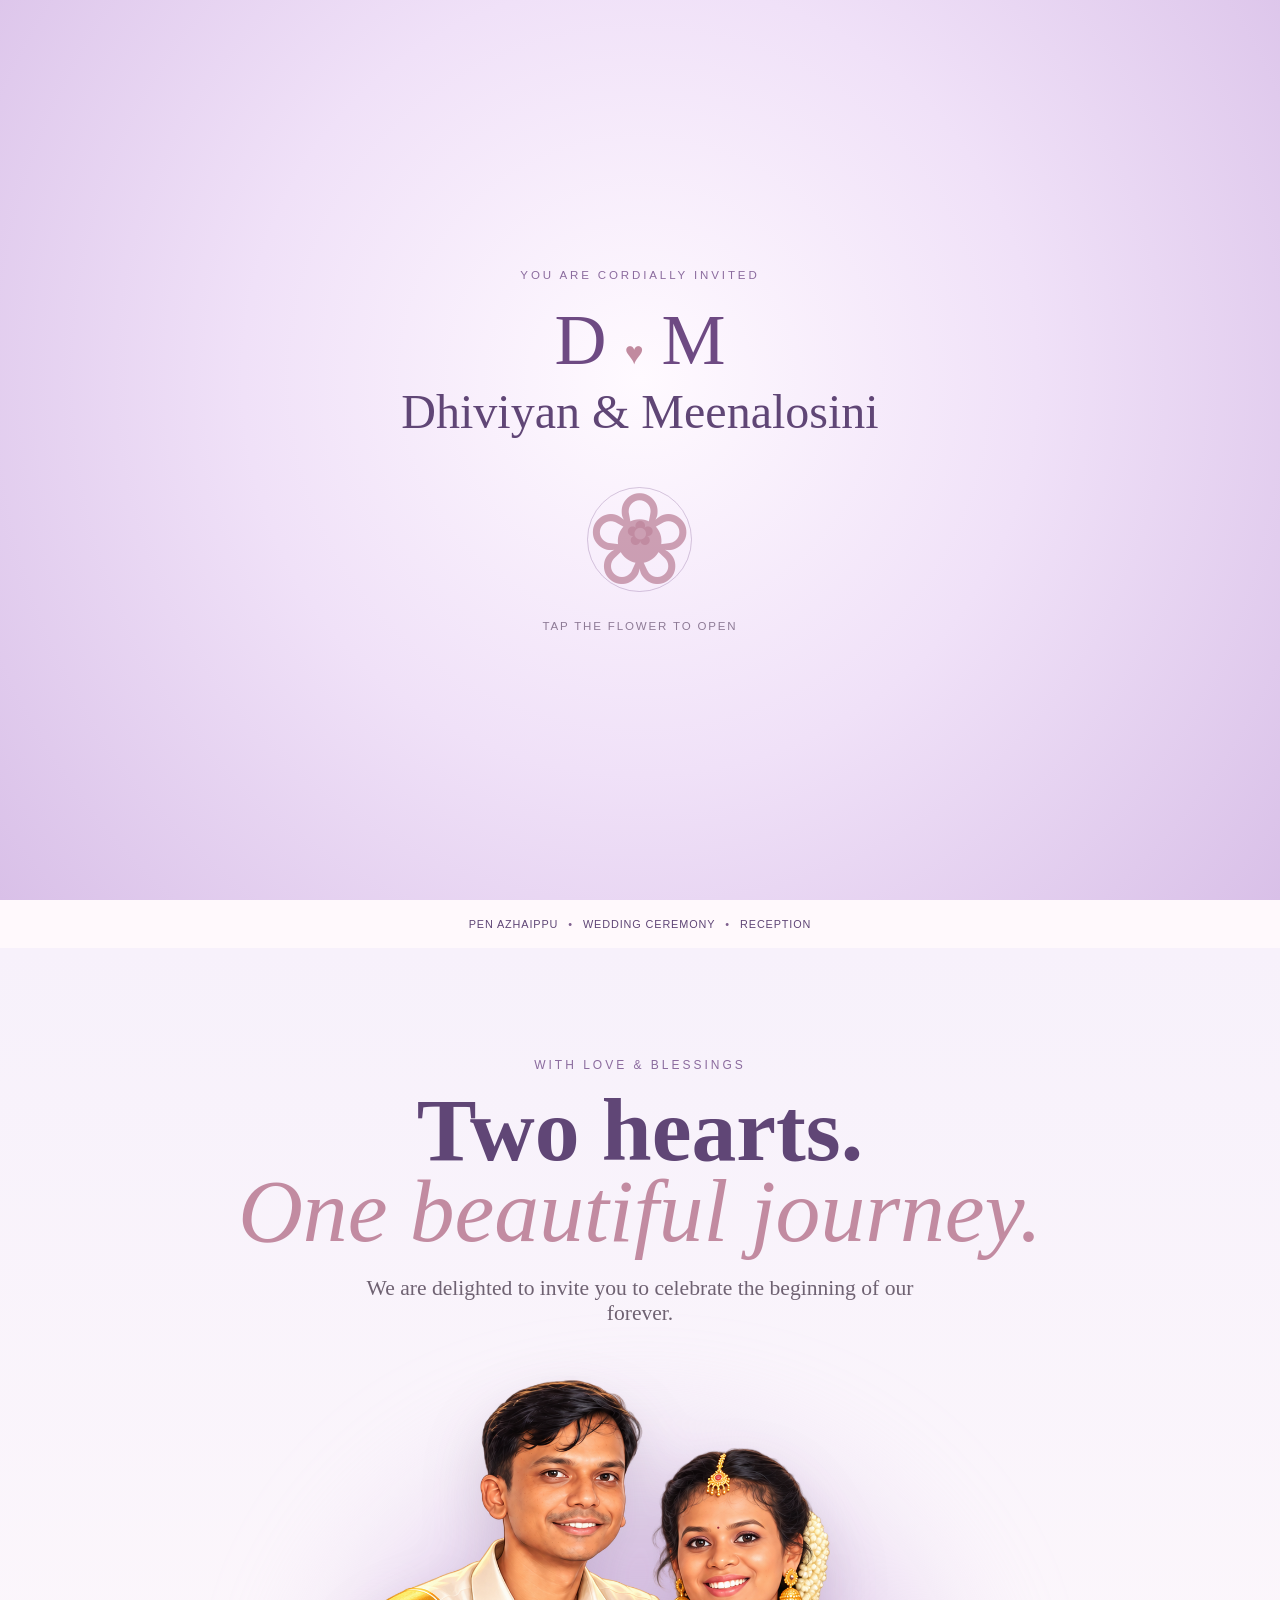
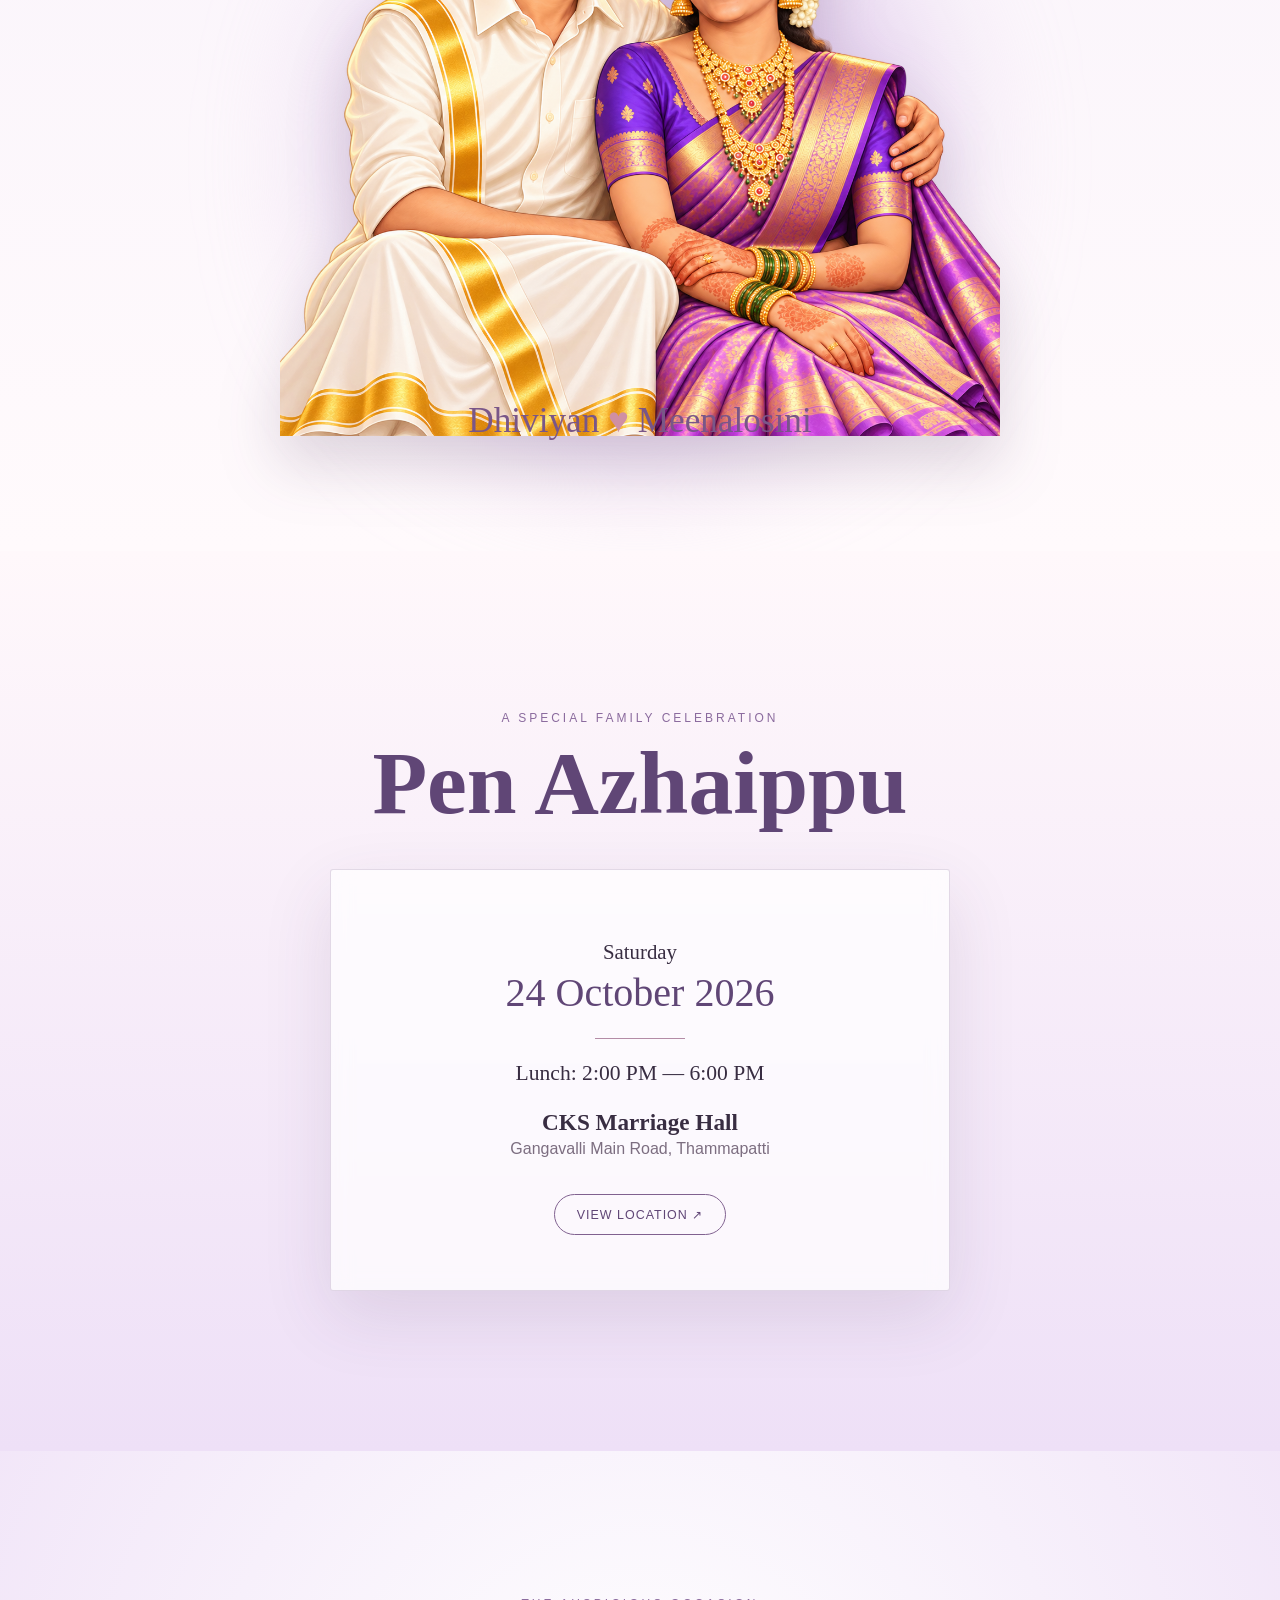
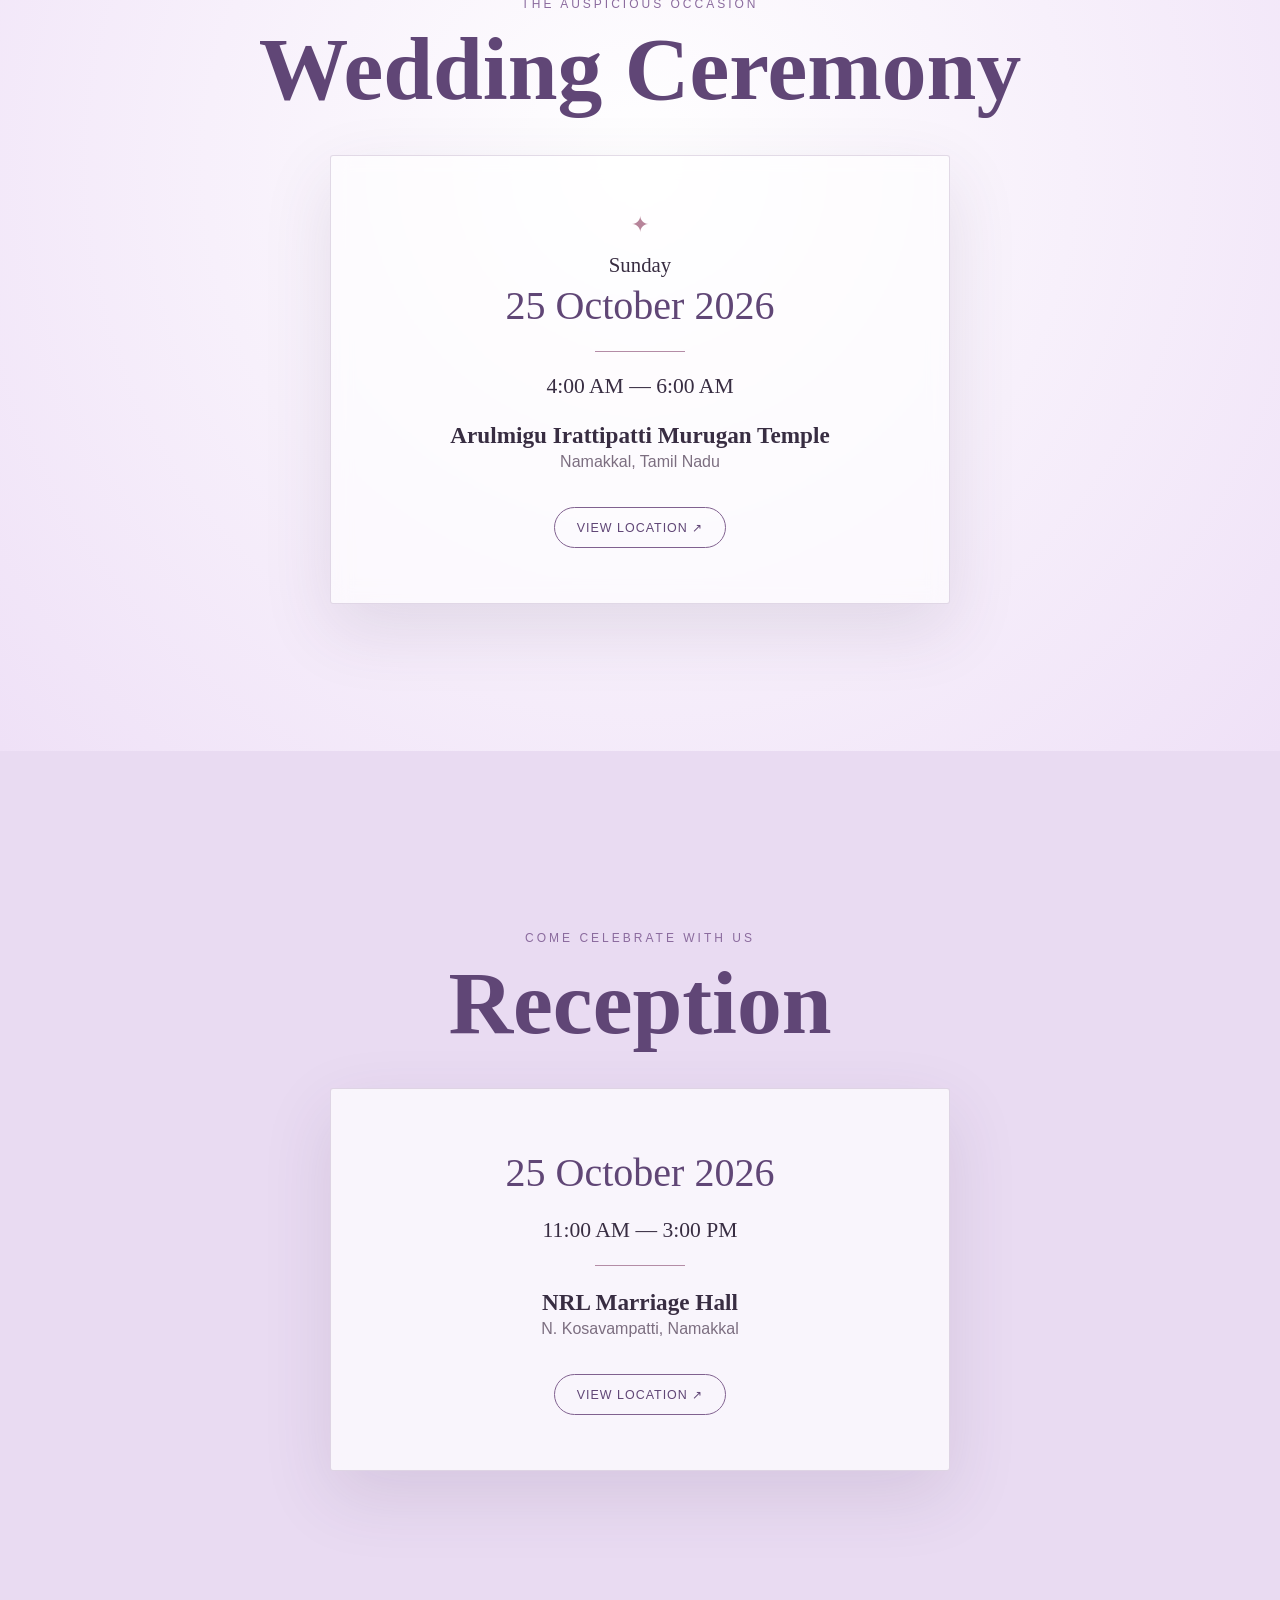
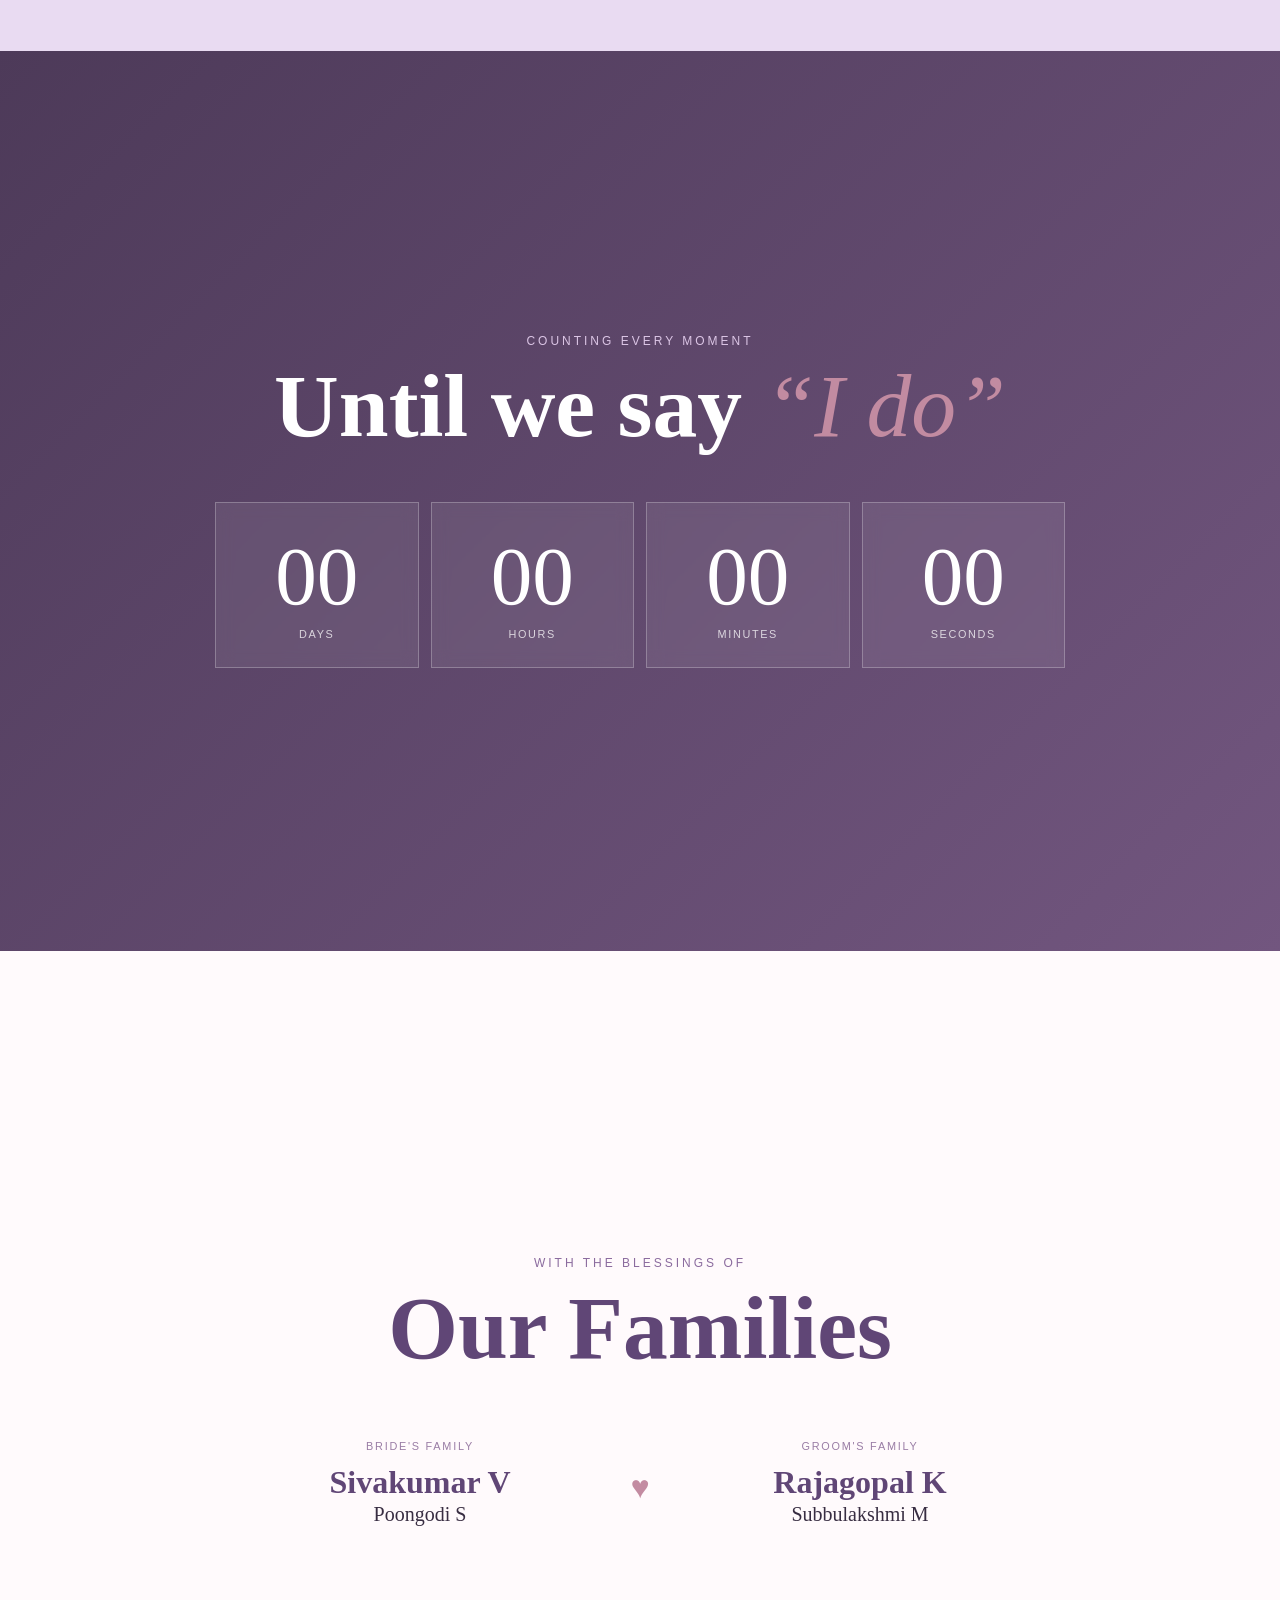
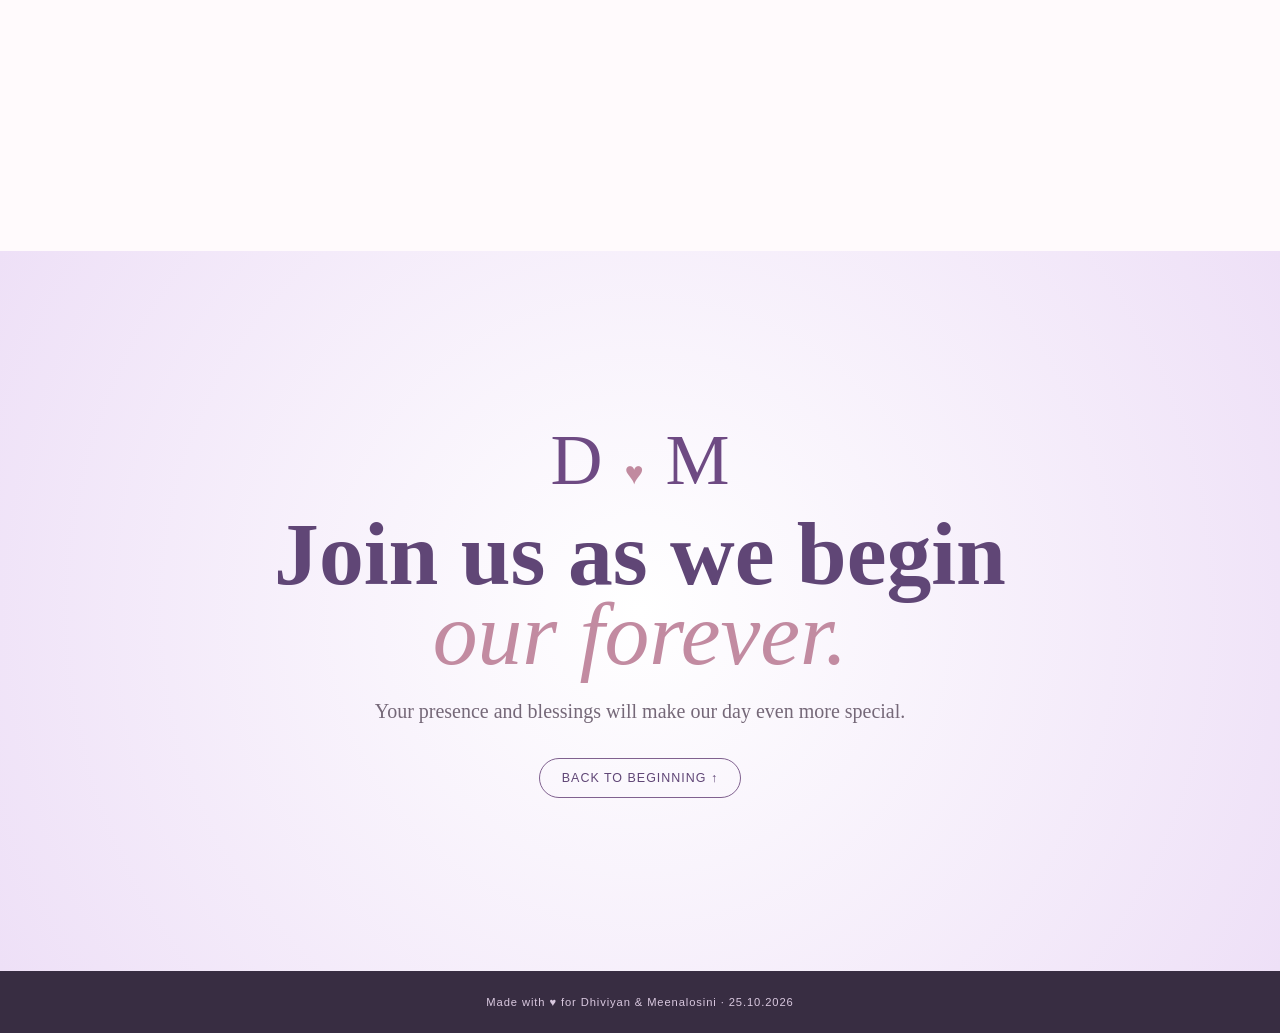
==== commit b36cf009: "Add files via upload" ====
--- a/index.html
+++ b/index.html
@@ -45,6 +45,14 @@
     <div class="scroll-cue"><span></span>Scroll to discover</div>
   </div>
 </header>
+<div class="event-nav" aria-label="Wedding events">
+  <a href="#pen-azhaippu">Pen Azhaippu</a>
+  <span>•</span>
+  <a href="#wedding-ceremony">Wedding Ceremony</a>
+  <span>•</span>
+  <a href="#reception">Reception</a>
+</div>
+
 
 <main>
 <section class="story section">
@@ -60,7 +68,23 @@
   </div>
 </section>
 
-<section class="details section">
+<section class="reception section pen-section" id="pen-azhaippu">
+  <div class="section-inner">
+    <div class="section-kicker reveal">A special family celebration</div>
+    <h2 class="reveal">Pen Azhaippu</h2>
+    <div class="reception-card reveal">
+      <p class="label">Saturday</p>
+      <p class="big-date">24 October 2026</p>
+      <div class="divider"></div>
+      <p class="time">Lunch: 2:00 PM — 6:00 PM</p>
+      <p class="venue">CKS Marriage Hall</p>
+      <p class="subvenue">Gangavalli Main Road, Thammapatti</p>
+      <a class="location-btn" href="https://maps.app.goo.gl/v87hqFpKivmR3JN87?g_st=ac" target="_blank" rel="noopener">View Location ↗</a>
+    </div>
+  </div>
+</section>
+
+<section class="details section" id="wedding-ceremony">
   <div class="section-inner">
     <div class="section-kicker reveal">The auspicious occasion</div>
     <h2 class="reveal">Wedding Ceremony</h2>
@@ -77,18 +101,23 @@
   </div>
 </section>
 
-<section class="reception section" id="pon-veedu-alaipu">
+
+
+
+
+
+
+<section class="reception section" id="reception">
   <div class="section-inner">
-    <div class="section-kicker reveal">A special family celebration</div>
-    <h2 class="reveal">Pon Veedu Alaipu</h2>
+    <div class="section-kicker reveal">Come celebrate with us</div>
+    <h2 class="reveal">Reception</h2>
     <div class="reception-card reveal">
-      <p class="label">Saturday</p>
-      <p class="big-date">24 October 2026</p>
+      <p class="big-date">25 October 2026</p>
+      <p class="time">11:00 AM — 3:00 PM</p>
       <div class="divider"></div>
-      <p class="time">Lunch: 2:00 PM — 6:00 PM</p>
-      <p class="venue">CKS Marriage Hall</p>
-      <p class="subvenue">Gangavalli Main Road, Thammapatti</p>
-      <a class="location-btn" href="https://maps.app.goo.gl/v87hqFpKivmR3JN87?g_st=ac" target="_blank" rel="noopener">View Location ↗</a>
+      <p class="venue">NRL Marriage Hall</p>
+      <p class="subvenue">N. Kosavampatti, Namakkal</p>
+      <a class="location-btn" href="https://maps.google.com/" target="_blank" rel="noopener">View Location ↗</a>
     </div>
   </div>
 </section>
--- a/css/style.css
+++ b/css/style.css
@@ -2,3 +2,5 @@
 @media(prefers-reduced-motion:reduce){*,*:before,*:after{animation:none!important;scroll-behavior:auto!important;transition:none!important}}
 
 .opening-screen{position:fixed;inset:0;z-index:100;background:radial-gradient(circle at 50% 42%,#fffaff 0,#f0e1f8 48%,#d9c0e8 100%);display:flex;align-items:center;justify-content:center;text-align:center;transition:opacity .9s ease,visibility .9s ease}.opening-screen.opened{opacity:0;visibility:hidden;pointer-events:none}.opening-content{padding:25px}.opening-small{font-size:.72rem;letter-spacing:.25em;text-transform:uppercase;color:#8b6b9e}.opening-monogram{font-family:"Great Vibes",cursive;font-size:4.5rem;color:#6e4a83;margin:18px 0 2px}.opening-monogram span{font-family:serif;font-size:2rem;color:#c18a9f}.opening-title{font-family:"Cormorant Garamond",serif;font-size:clamp(1.7rem,6vw,3rem);color:#604676}.flower-open{position:relative;border:0;background:transparent;width:145px;height:145px;margin:28px auto 8px;display:block;cursor:pointer;color:#c18ba1}.flower-core{position:absolute;inset:47px;font-size:2.1rem;z-index:2;animation:flowerPulse 2s ease-in-out infinite}.flower-ring{position:absolute;inset:0;font-size:8rem;line-height:145px;opacity:.8;animation:flowerSpin 12s linear infinite}.flower-open:before{content:"";position:absolute;inset:20px;border-radius:50%;border:1px solid rgba(123,84,143,.3);animation:ringPulse 2.2s ease-in-out infinite}.opening-hint{font-size:.72rem;letter-spacing:.16em;text-transform:uppercase;color:#8e7b96}.music-indicator{position:fixed;right:16px;bottom:18px;z-index:80;background:rgba(96,70,118,.9);color:#fff;padding:10px 15px;border-radius:999px;font-size:.7rem;letter-spacing:.06em;opacity:0;transform:translateY(15px);pointer-events:none;transition:.35s;cursor:pointer}.music-indicator.show{opacity:1;transform:none;pointer-events:auto}body:not(.invitation-open){overflow:hidden}@keyframes flowerPulse{50%{transform:scale(1.13)}}@keyframes flowerSpin{to{transform:rotate(360deg)}}@keyframes ringPulse{50%{transform:scale(1.08);opacity:.55}}@media(max-width:650px){.opening-monogram{font-size:3.7rem}.flower-open{width:125px;height:125px}.flower-ring{font-size:7rem;line-height:125px}.flower-core{inset:39px}}
+
+.event-nav{position:relative;z-index:10;text-align:center;padding:18px 12px;background:rgba(255,250,252,.92);backdrop-filter:blur(8px);font-size:.68rem;letter-spacing:.08em;text-transform:uppercase;color:#80618f;display:flex;justify-content:center;gap:10px;flex-wrap:wrap}.event-nav a{color:#604676;text-decoration:none}.event-nav a:hover{text-decoration:underline}.pen-section{background:linear-gradient(180deg,#fff8fb,#eee0f7)}@media(max-width:650px){.event-nav{font-size:.58rem;gap:6px}}
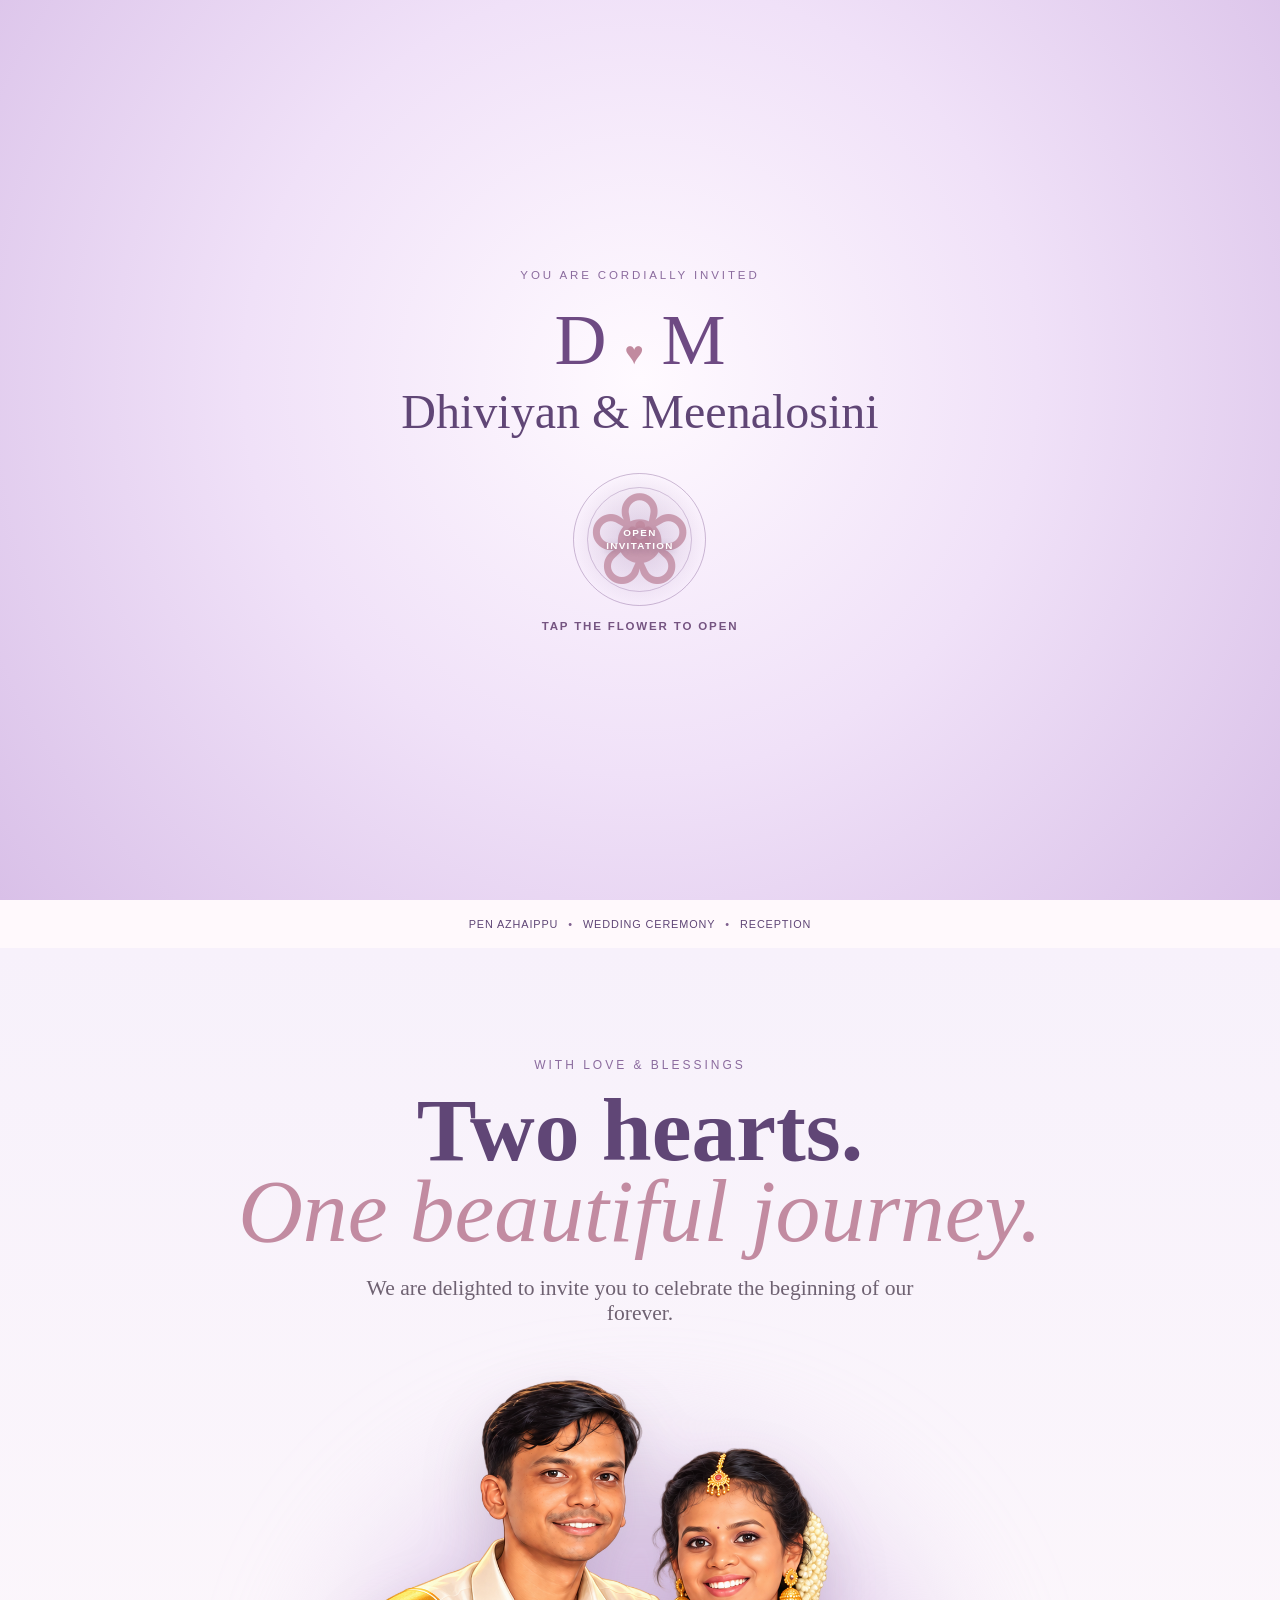
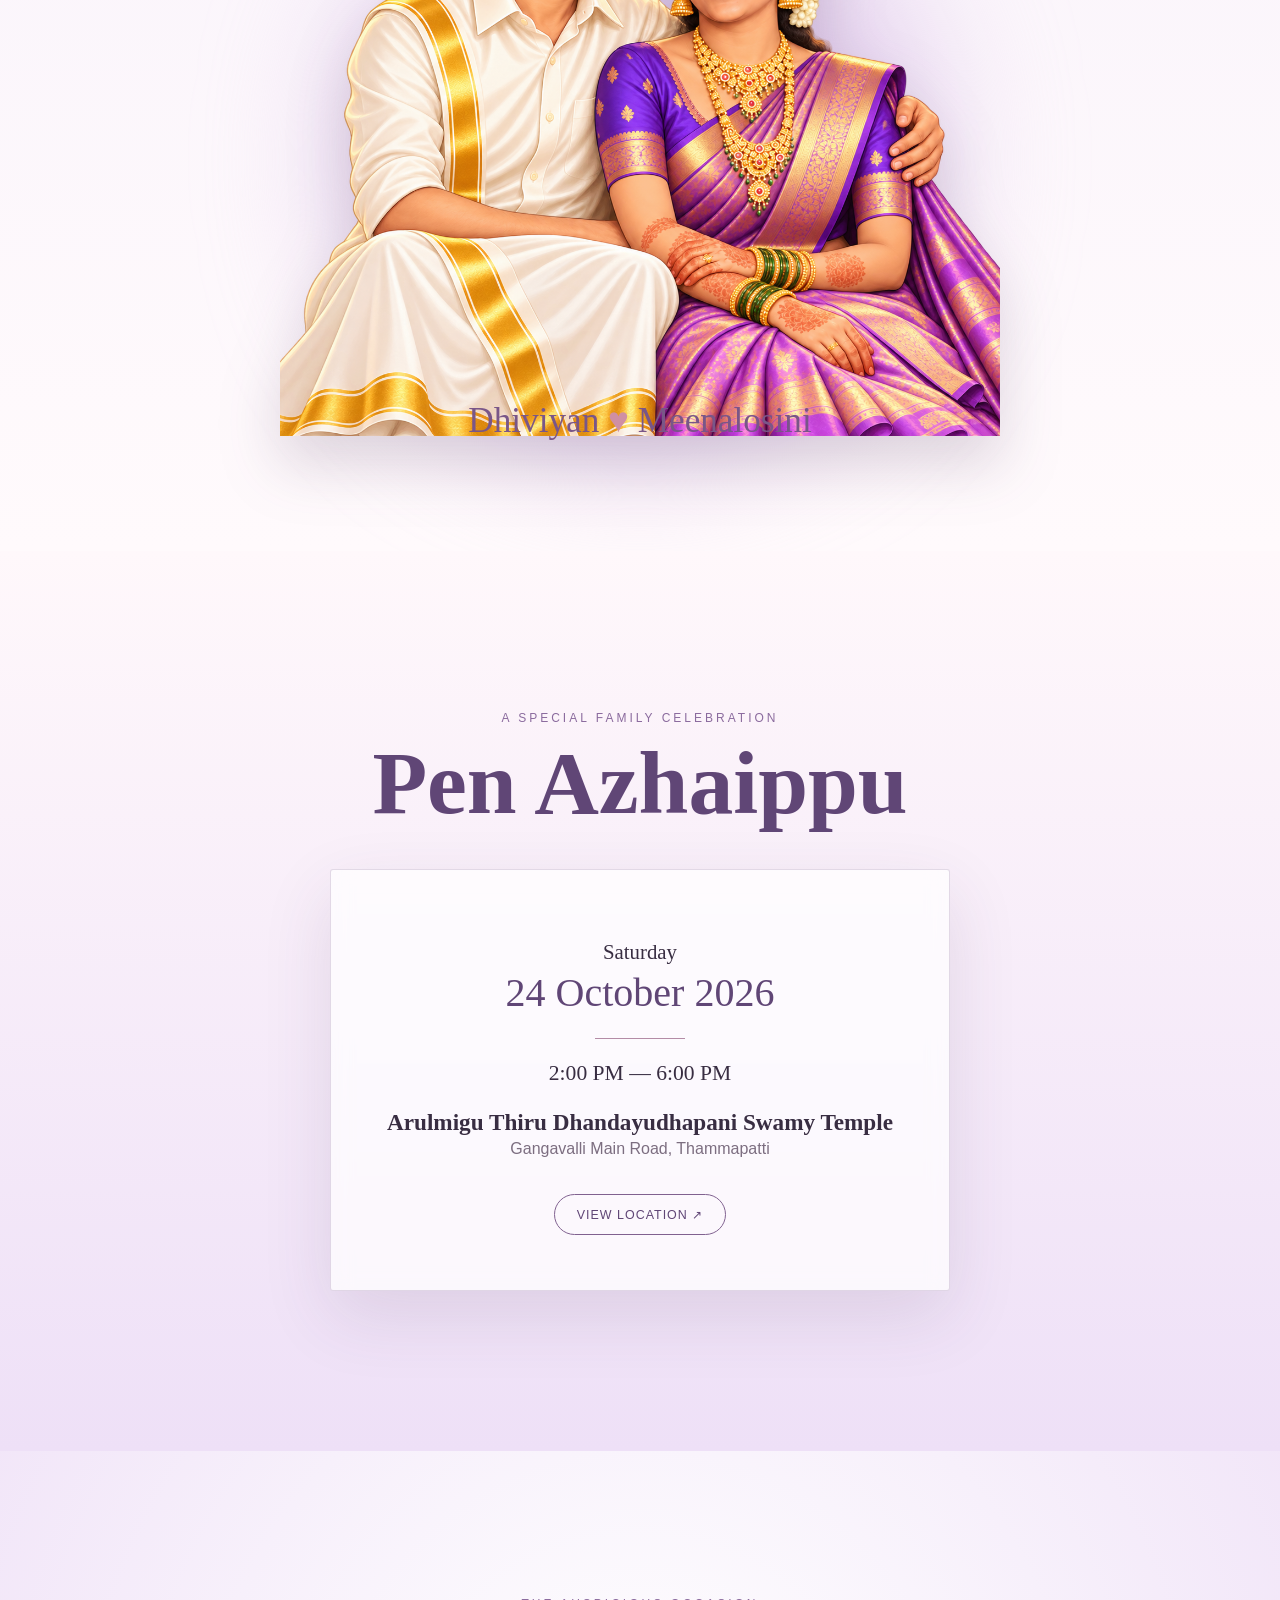
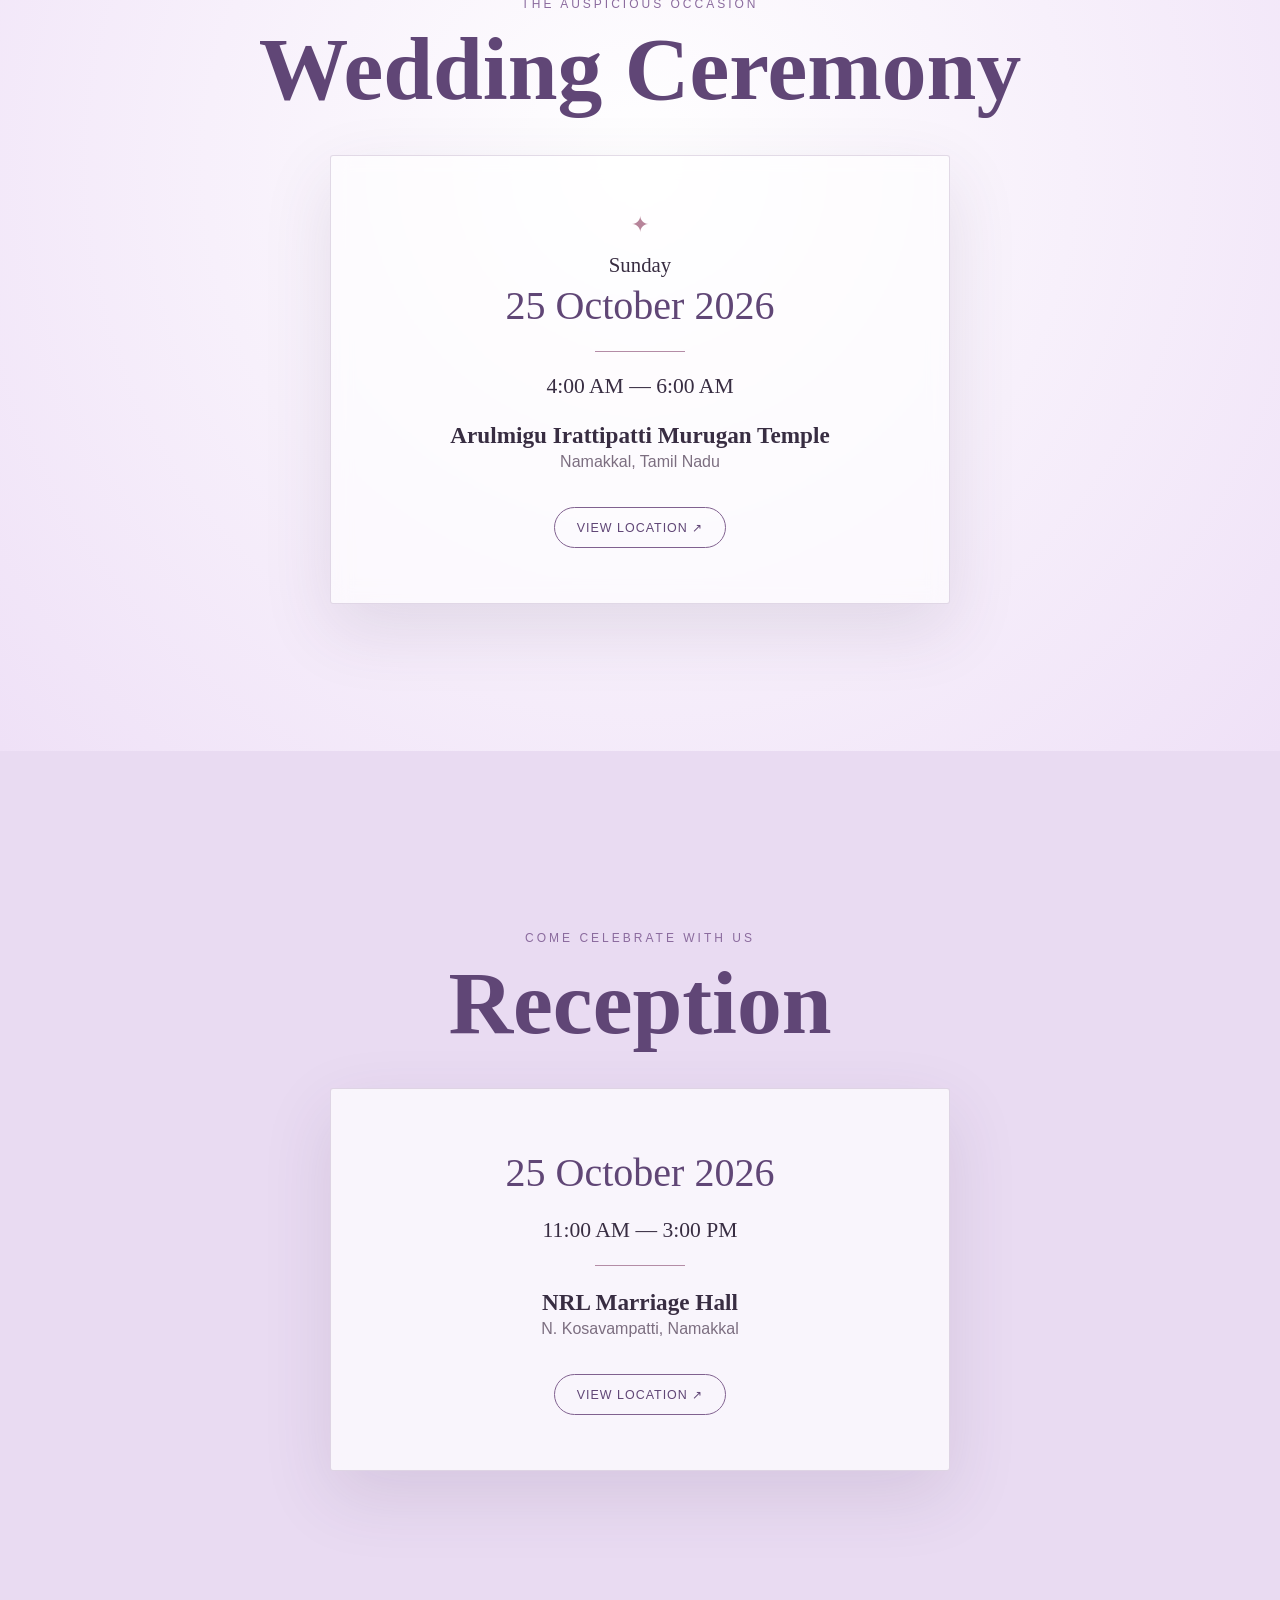
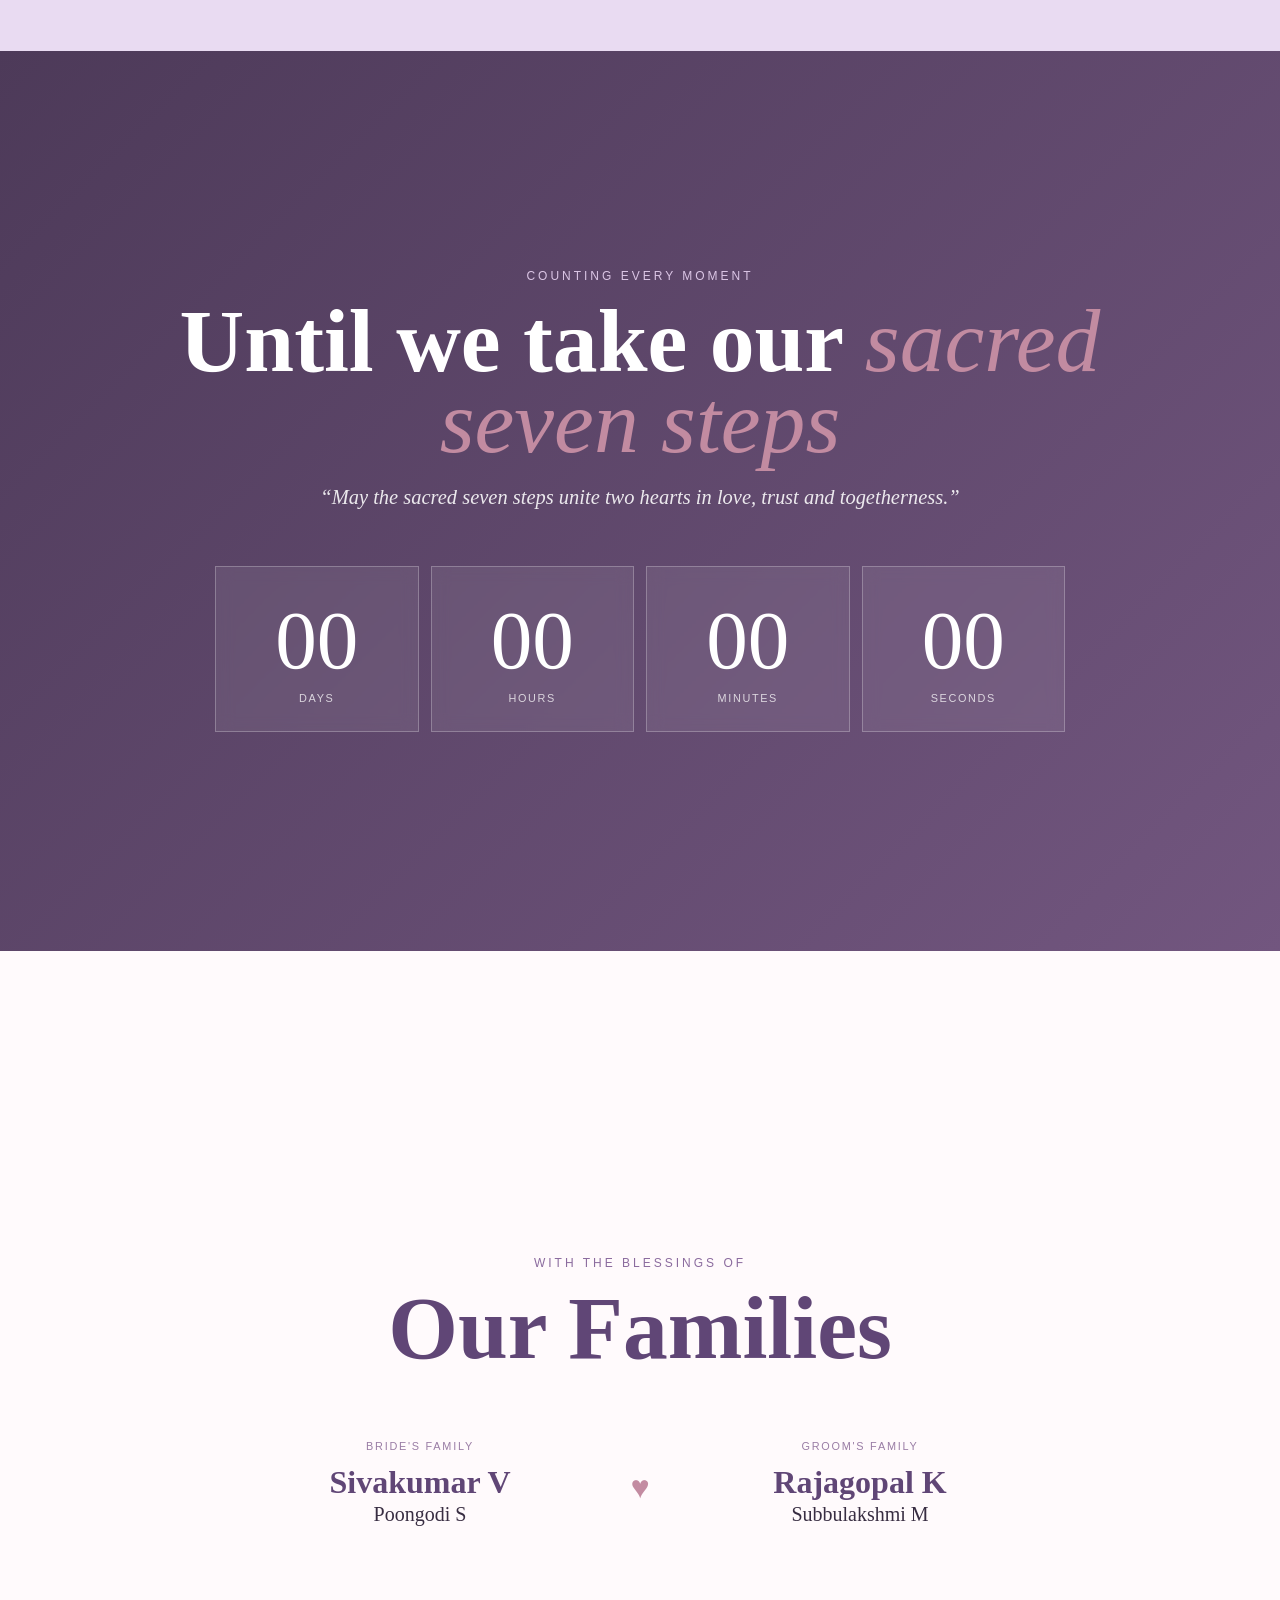
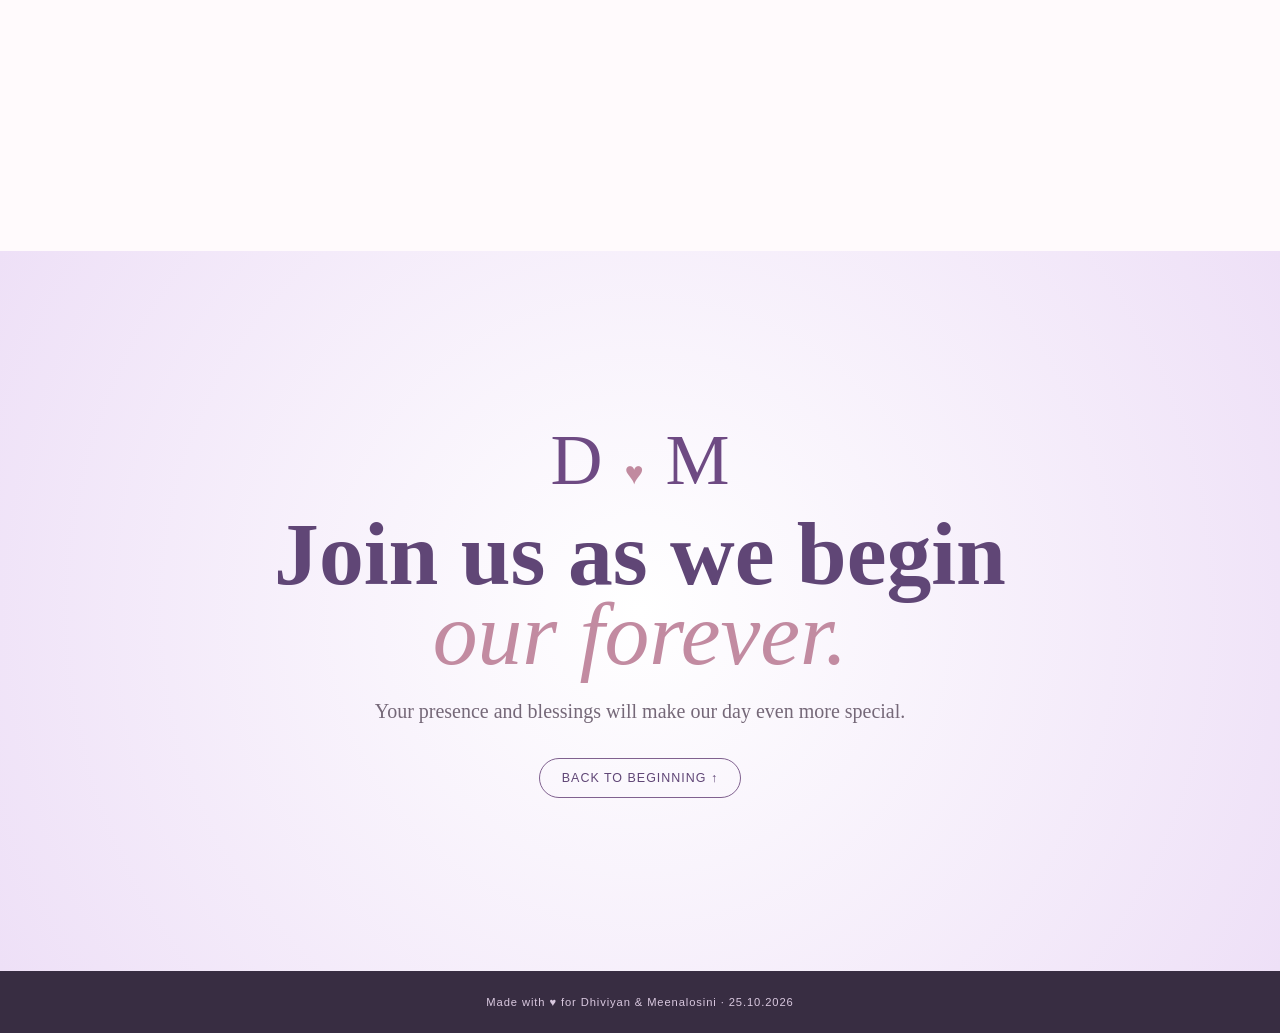
==== commit ee22cd94: "Add files via upload" ====
--- a/index.html
+++ b/index.html
@@ -20,6 +20,7 @@
     <div class="opening-title">Dhiviyan &amp; Meenalosini</div>
     <button class="flower-open" id="openInvitation" type="button" aria-label="Open wedding invitation">
       <span class="flower-core">✿</span><span class="flower-ring">❀</span>
+      <span class="open-label">OPEN<br>INVITATION</span>
     </button>
     <div class="opening-hint">Tap the flower to open</div>
   </div>
@@ -76,8 +77,8 @@
       <p class="label">Saturday</p>
       <p class="big-date">24 October 2026</p>
       <div class="divider"></div>
-      <p class="time">Lunch: 2:00 PM — 6:00 PM</p>
-      <p class="venue">CKS Marriage Hall</p>
+      <p class="time">2:00 PM — 6:00 PM</p>
+      <p class="venue">Arulmigu Thiru Dhandayudhapani Swamy Temple</p>
       <p class="subvenue">Gangavalli Main Road, Thammapatti</p>
       <a class="location-btn" href="https://maps.app.goo.gl/v87hqFpKivmR3JN87?g_st=ac" target="_blank" rel="noopener">View Location ↗</a>
     </div>
@@ -96,7 +97,7 @@
       <p class="time">4:00 AM — 6:00 AM</p>
       <p class="venue">Arulmigu Irattipatti Murugan Temple</p>
       <p class="subvenue">Namakkal, Tamil Nadu</p>
-      <a class="location-btn" href="https://maps.google.com/" target="_blank" rel="noopener">View Location ↗</a>
+      <a class="location-btn" href="https://maps.app.goo.gl/N7EfYA4Kj2yLqHYP8" target="_blank" rel="noopener">View Location ↗</a>
     </div>
   </div>
 </section>
@@ -117,7 +118,7 @@
       <div class="divider"></div>
       <p class="venue">NRL Marriage Hall</p>
       <p class="subvenue">N. Kosavampatti, Namakkal</p>
-      <a class="location-btn" href="https://maps.google.com/" target="_blank" rel="noopener">View Location ↗</a>
+      <a class="location-btn" href="https://maps.app.goo.gl/31FPNzZ8qvQCoNPb9" target="_blank" rel="noopener">View Location ↗</a>
     </div>
   </div>
 </section>
@@ -125,7 +126,8 @@
 <section class="countdown section">
   <div class="section-inner">
     <div class="section-kicker reveal">Counting every moment</div>
-    <h2 class="reveal">Until we say <em>“I do”</em></h2>
+    <h2 class="reveal">Until we take our <em>sacred seven steps</em></h2>
+    <p class="countdown-saying reveal">“May the sacred seven steps unite two hearts in love, trust and togetherness.”</p>
     <div class="clock reveal">
       <div><strong id="days">00</strong><span>Days</span></div>
       <div><strong id="hours">00</strong><span>Hours</span></div>
--- a/css/style.css
+++ b/css/style.css
@@ -4,3 +4,5 @@
 .opening-screen{position:fixed;inset:0;z-index:100;background:radial-gradient(circle at 50% 42%,#fffaff 0,#f0e1f8 48%,#d9c0e8 100%);display:flex;align-items:center;justify-content:center;text-align:center;transition:opacity .9s ease,visibility .9s ease}.opening-screen.opened{opacity:0;visibility:hidden;pointer-events:none}.opening-content{padding:25px}.opening-small{font-size:.72rem;letter-spacing:.25em;text-transform:uppercase;color:#8b6b9e}.opening-monogram{font-family:"Great Vibes",cursive;font-size:4.5rem;color:#6e4a83;margin:18px 0 2px}.opening-monogram span{font-family:serif;font-size:2rem;color:#c18a9f}.opening-title{font-family:"Cormorant Garamond",serif;font-size:clamp(1.7rem,6vw,3rem);color:#604676}.flower-open{position:relative;border:0;background:transparent;width:145px;height:145px;margin:28px auto 8px;display:block;cursor:pointer;color:#c18ba1}.flower-core{position:absolute;inset:47px;font-size:2.1rem;z-index:2;animation:flowerPulse 2s ease-in-out infinite}.flower-ring{position:absolute;inset:0;font-size:8rem;line-height:145px;opacity:.8;animation:flowerSpin 12s linear infinite}.flower-open:before{content:"";position:absolute;inset:20px;border-radius:50%;border:1px solid rgba(123,84,143,.3);animation:ringPulse 2.2s ease-in-out infinite}.opening-hint{font-size:.72rem;letter-spacing:.16em;text-transform:uppercase;color:#8e7b96}.music-indicator{position:fixed;right:16px;bottom:18px;z-index:80;background:rgba(96,70,118,.9);color:#fff;padding:10px 15px;border-radius:999px;font-size:.7rem;letter-spacing:.06em;opacity:0;transform:translateY(15px);pointer-events:none;transition:.35s;cursor:pointer}.music-indicator.show{opacity:1;transform:none;pointer-events:auto}body:not(.invitation-open){overflow:hidden}@keyframes flowerPulse{50%{transform:scale(1.13)}}@keyframes flowerSpin{to{transform:rotate(360deg)}}@keyframes ringPulse{50%{transform:scale(1.08);opacity:.55}}@media(max-width:650px){.opening-monogram{font-size:3.7rem}.flower-open{width:125px;height:125px}.flower-ring{font-size:7rem;line-height:125px}.flower-core{inset:39px}}
 
 .event-nav{position:relative;z-index:10;text-align:center;padding:18px 12px;background:rgba(255,250,252,.92);backdrop-filter:blur(8px);font-size:.68rem;letter-spacing:.08em;text-transform:uppercase;color:#80618f;display:flex;justify-content:center;gap:10px;flex-wrap:wrap}.event-nav a{color:#604676;text-decoration:none}.event-nav a:hover{text-decoration:underline}.pen-section{background:linear-gradient(180deg,#fff8fb,#eee0f7)}@media(max-width:650px){.event-nav{font-size:.58rem;gap:6px}}
+
+.countdown-saying{max-width:680px;margin:-4px auto 0;font-family:"Cormorant Garamond",serif;font-size:1.28rem;line-height:1.35;color:rgba(255,255,255,.88);font-style:italic}.flower-open{z-index:2}.flower-open .open-label{position:absolute;left:50%;top:50%;transform:translate(-50%,-50%);z-index:5;width:92px;font-family:"DM Sans",sans-serif;font-size:.62rem;line-height:1.35;font-weight:700;letter-spacing:.13em;color:#fff;text-shadow:0 2px 7px rgba(68,39,78,.45);pointer-events:none}.flower-open{border-radius:50%;background:radial-gradient(circle,rgba(128,91,145,.26),rgba(255,255,255,0) 64%)}.flower-open:after{content:"";position:absolute;inset:6px;border-radius:50%;border:1.5px solid rgba(124,86,143,.38);animation:openRing 1.7s ease-in-out infinite}.opening-hint{font-weight:600;color:#755481}@keyframes openRing{50%{transform:scale(1.08);opacity:.35}}@media(max-width:650px){.countdown-saying{font-size:1.08rem}.flower-open .open-label{font-size:.58rem}}
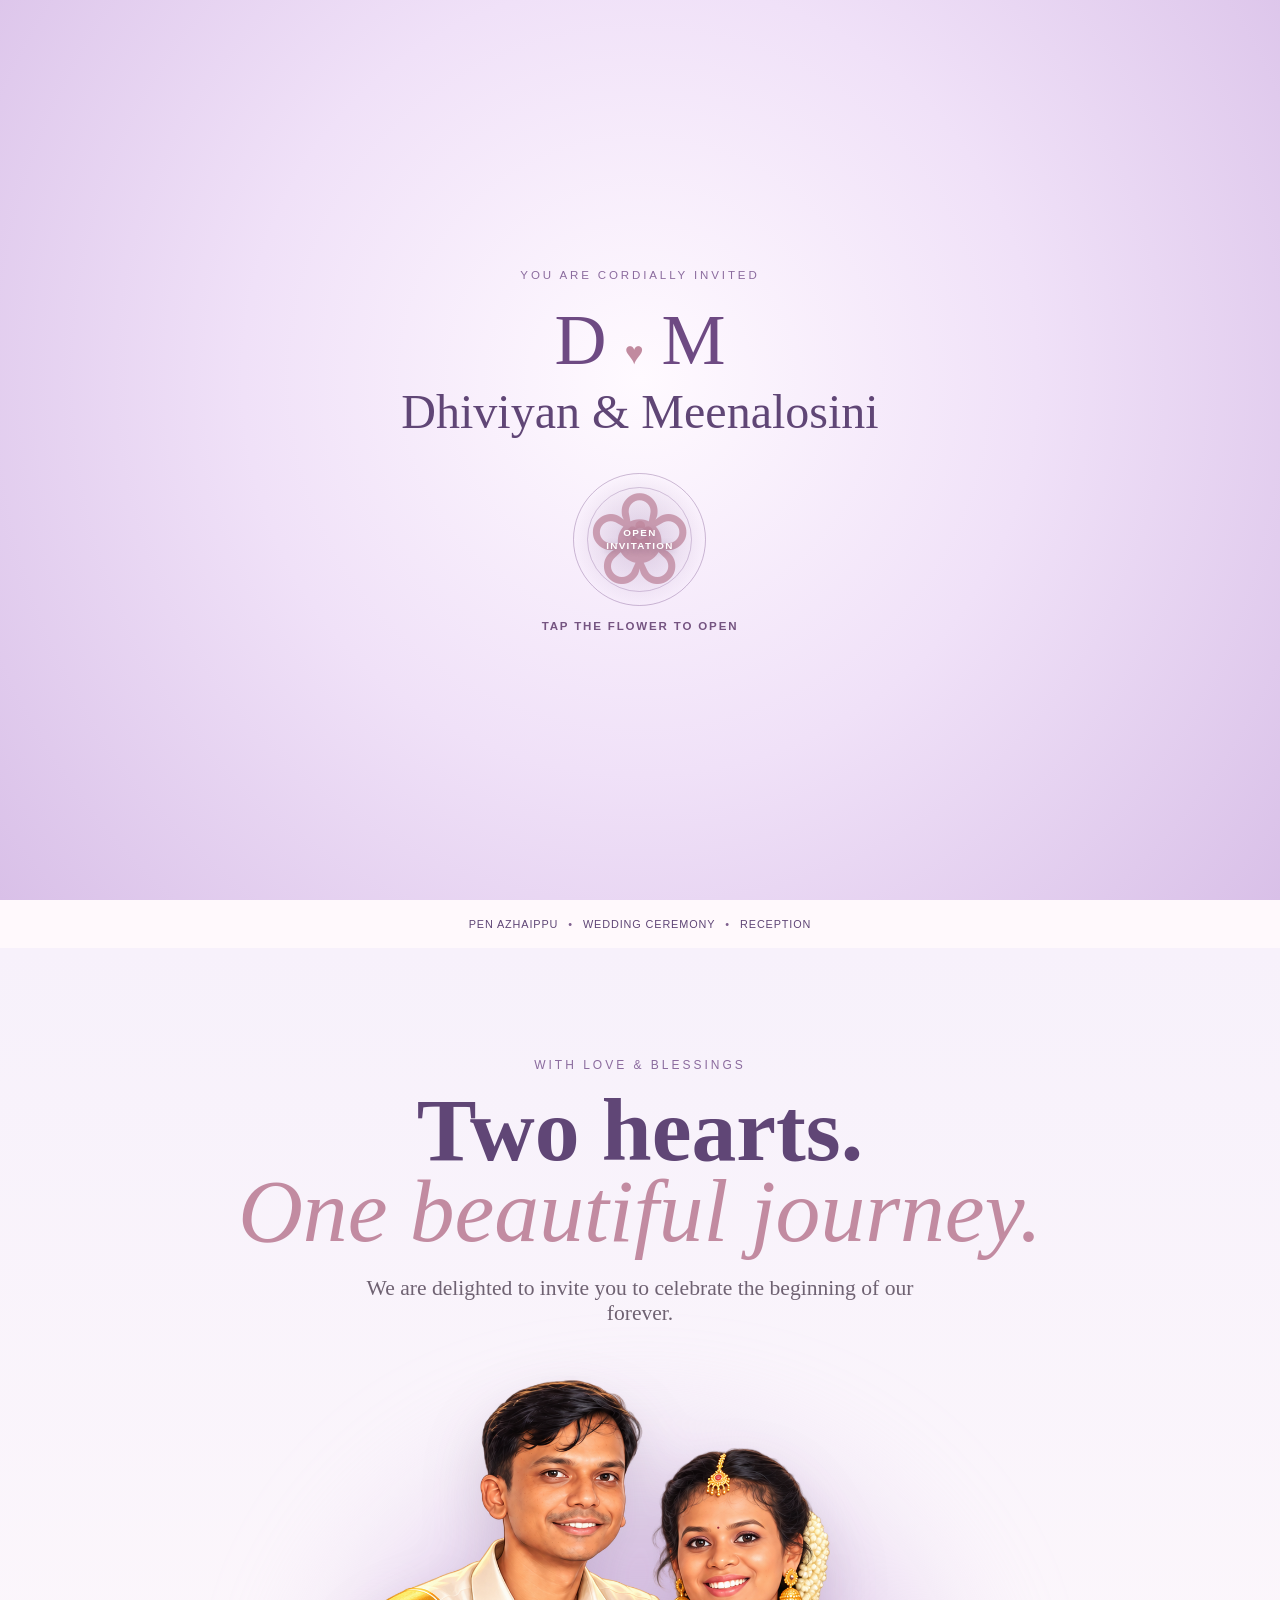
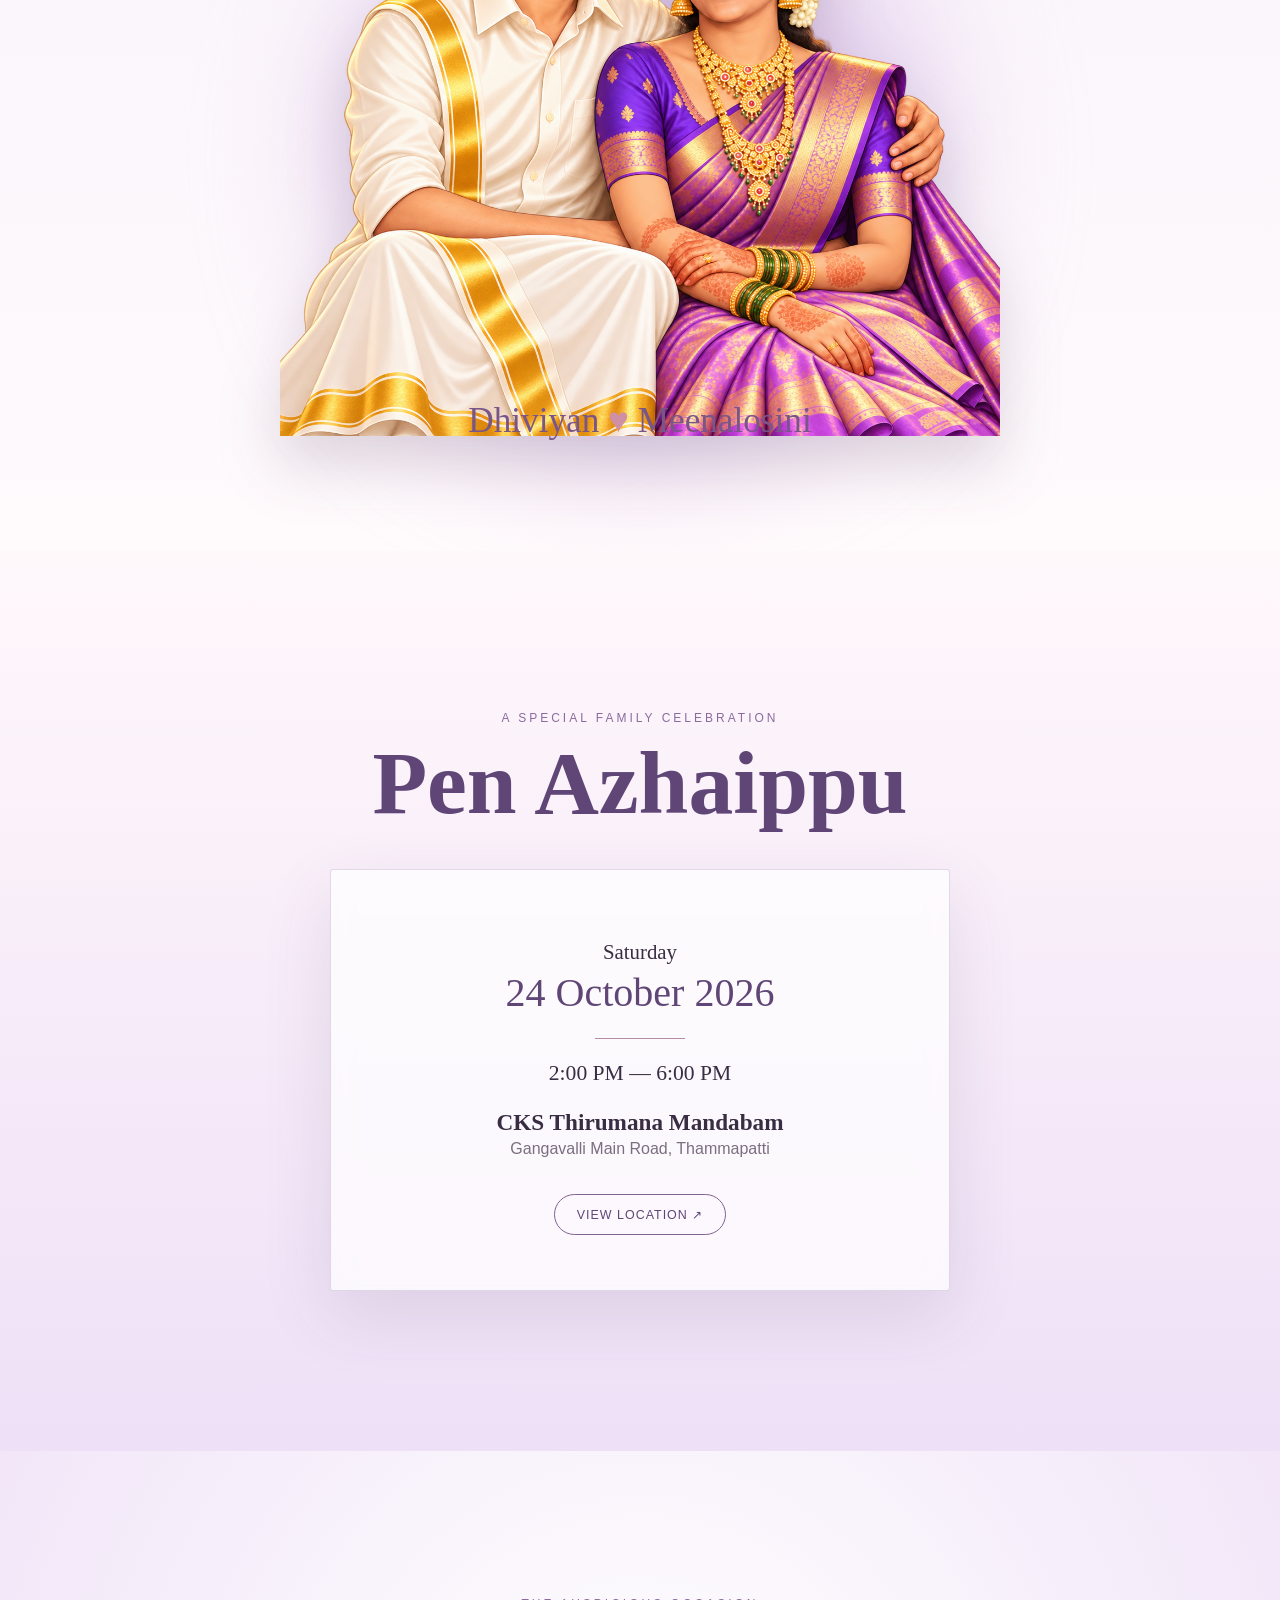
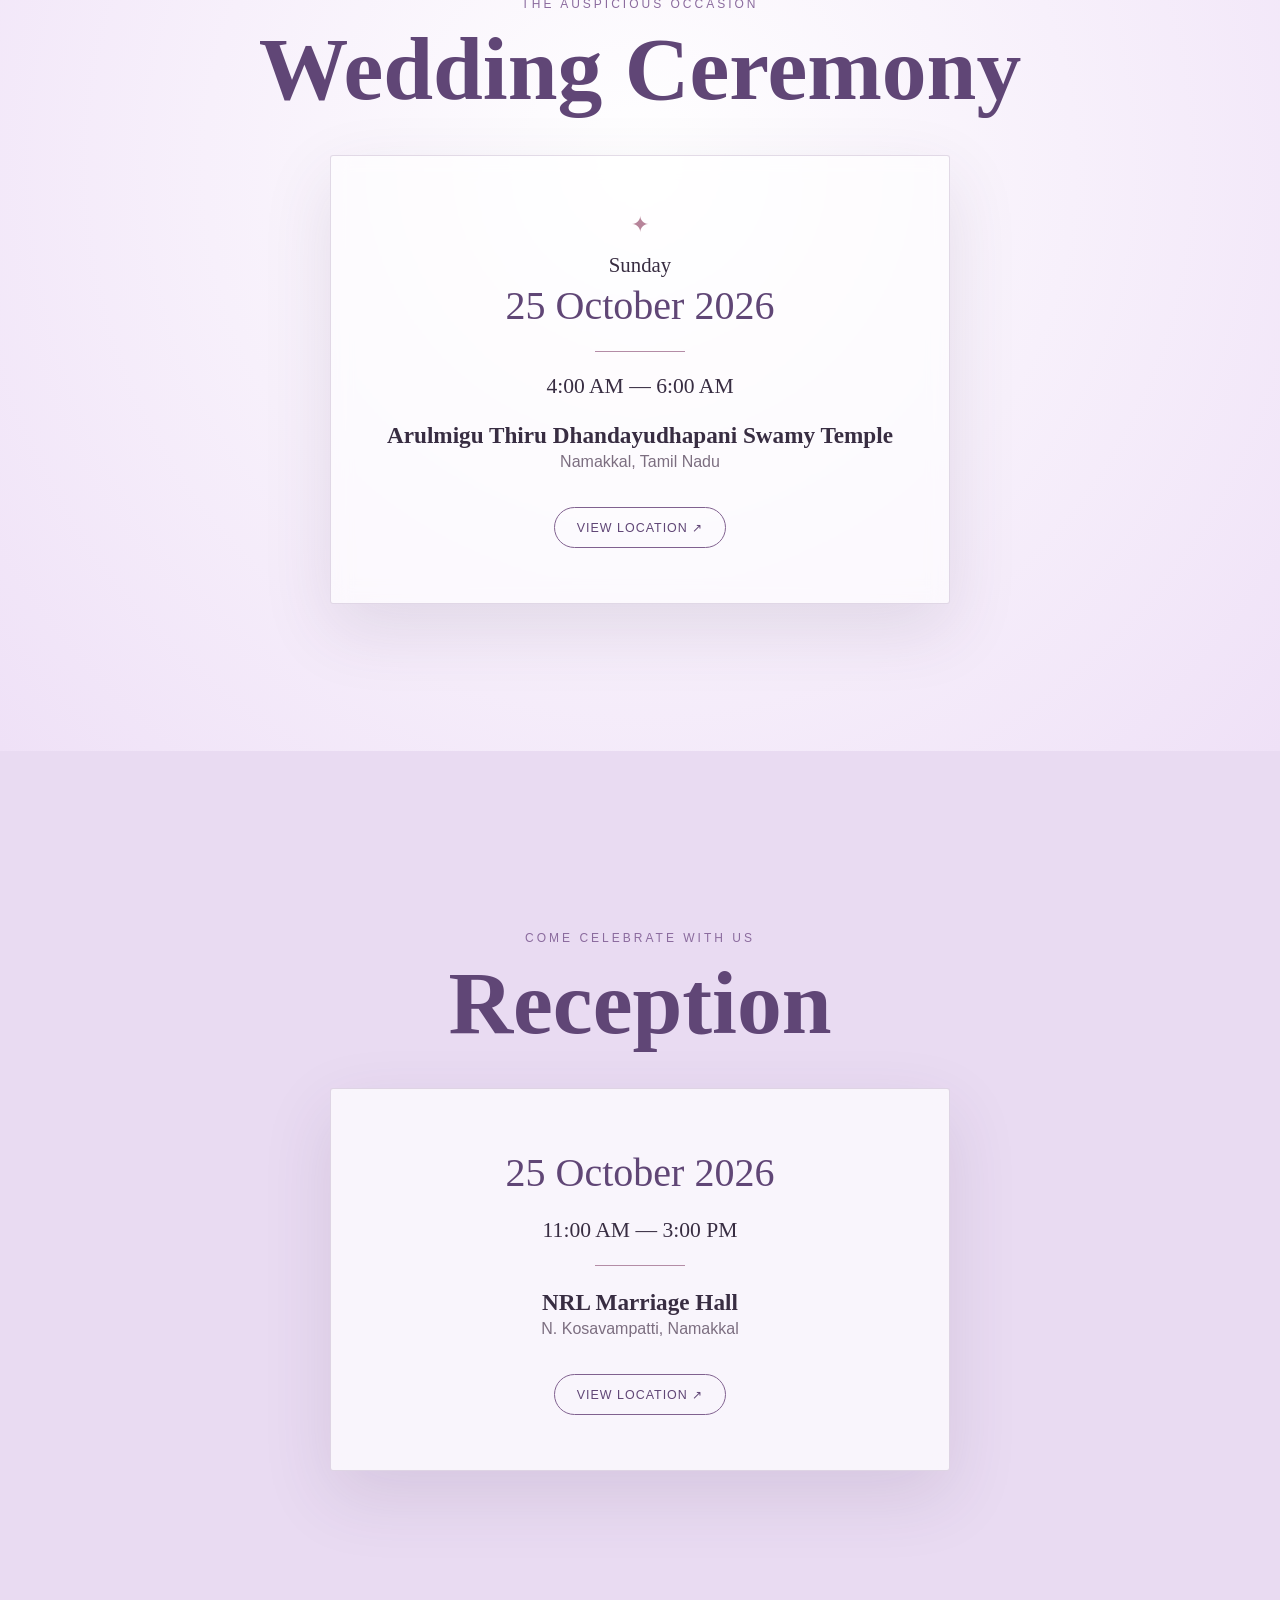
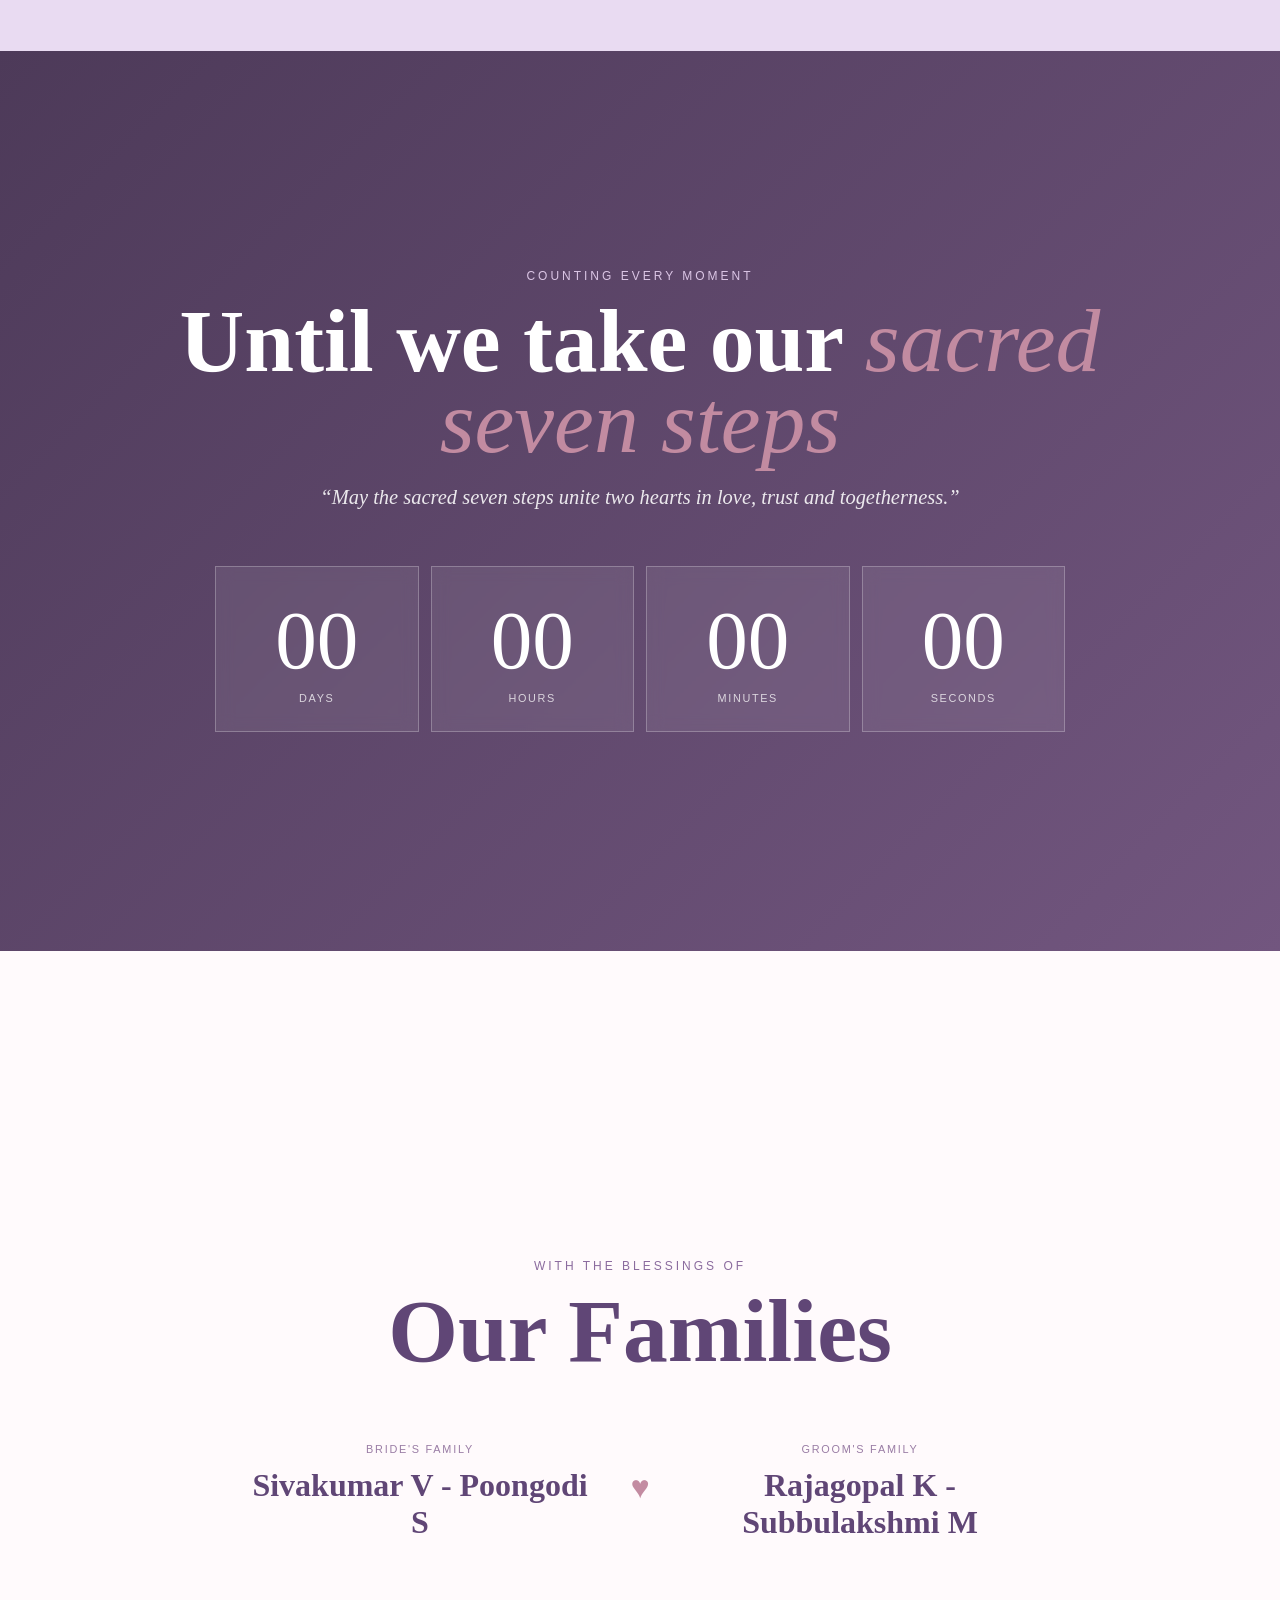
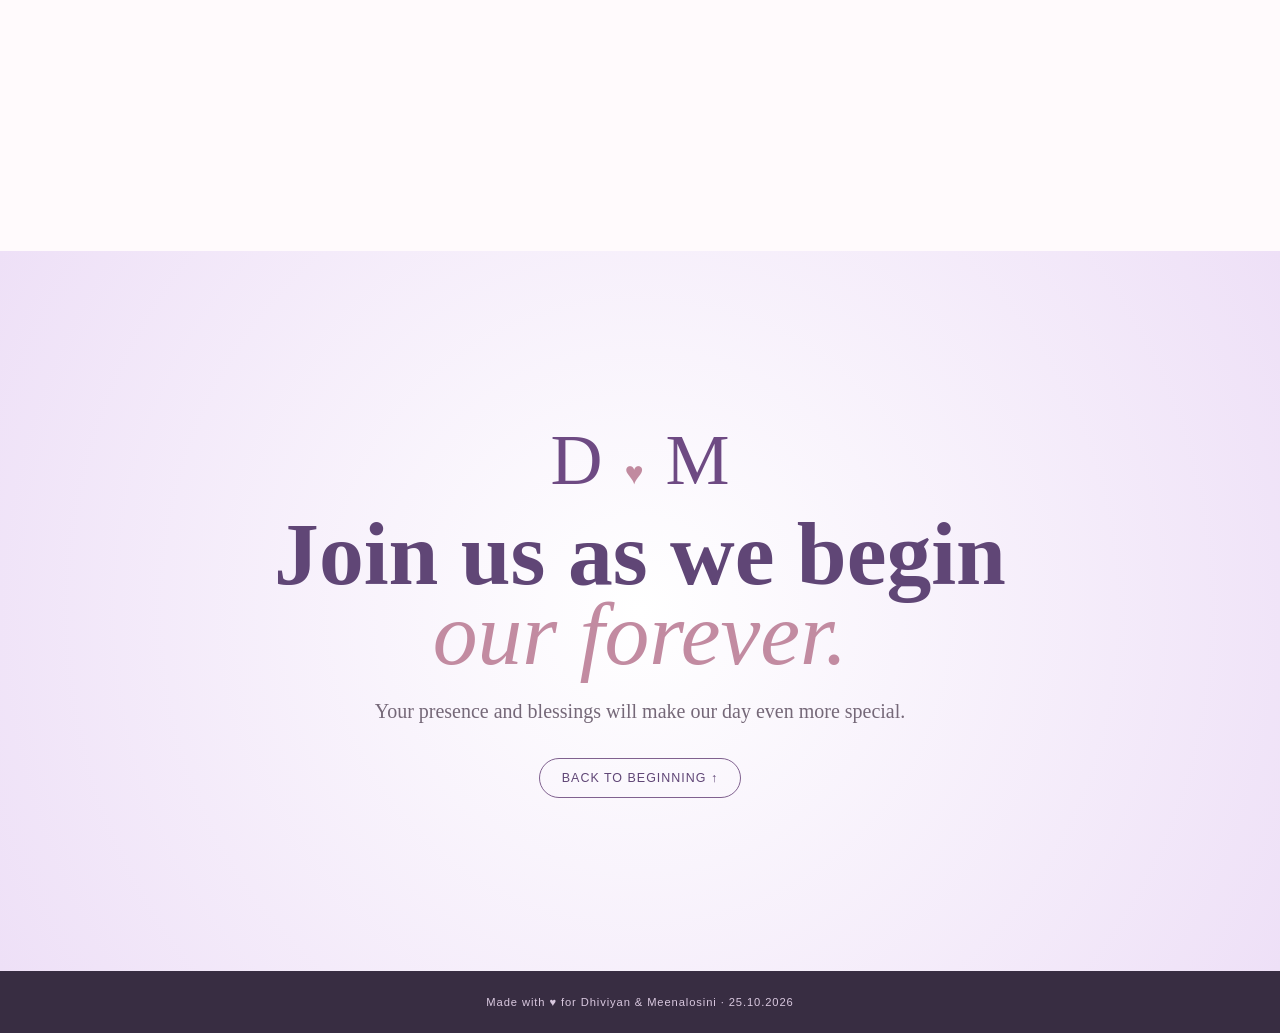
==== commit 7ce00374: "Update index.html" ====
--- a/index.html
+++ b/index.html
@@ -78,7 +78,7 @@
       <p class="big-date">24 October 2026</p>
       <div class="divider"></div>
       <p class="time">2:00 PM — 6:00 PM</p>
-      <p class="venue">Arulmigu Thiru Dhandayudhapani Swamy Temple</p>
+      <p class="venue">CKS Thirumana Mandabam</p>
       <p class="subvenue">Gangavalli Main Road, Thammapatti</p>
       <a class="location-btn" href="https://maps.app.goo.gl/v87hqFpKivmR3JN87?g_st=ac" target="_blank" rel="noopener">View Location ↗</a>
     </div>
@@ -95,7 +95,7 @@
       <p class="big-date">25 October 2026</p>
       <div class="divider"></div>
       <p class="time">4:00 AM — 6:00 AM</p>
-      <p class="venue">Arulmigu Irattipatti Murugan Temple</p>
+      <p class="venue">Arulmigu Thiru Dhandayudhapani Swamy Temple</p>
       <p class="subvenue">Namakkal, Tamil Nadu</p>
       <a class="location-btn" href="https://maps.app.goo.gl/N7EfYA4Kj2yLqHYP8" target="_blank" rel="noopener">View Location ↗</a>
     </div>
@@ -144,12 +144,12 @@
     <div class="family-grid reveal">
       <div class="family">
         <p class="family-title">Bride's Family</p>
-        <h3>Sivakumar V</h3><p>Poongodi S</p>
+        <h3>Sivakumar V - Poongodi S</h3>
       </div>
       <div class="family-heart">♥</div>
       <div class="family">
         <p class="family-title">Groom's Family</p>
-        <h3>Rajagopal K</h3><p>Subbulakshmi M</p>
+        <h3>Rajagopal K - Subbulakshmi M</h3>
       </div>
     </div>
   </div>
@@ -168,4 +168,4 @@
 <footer>Made with ♥ for Dhiviyan & Meenalosini · 25.10.2026</footer>
 <script src="js/app.js"></script>
 </body>
-</html>+</html>
